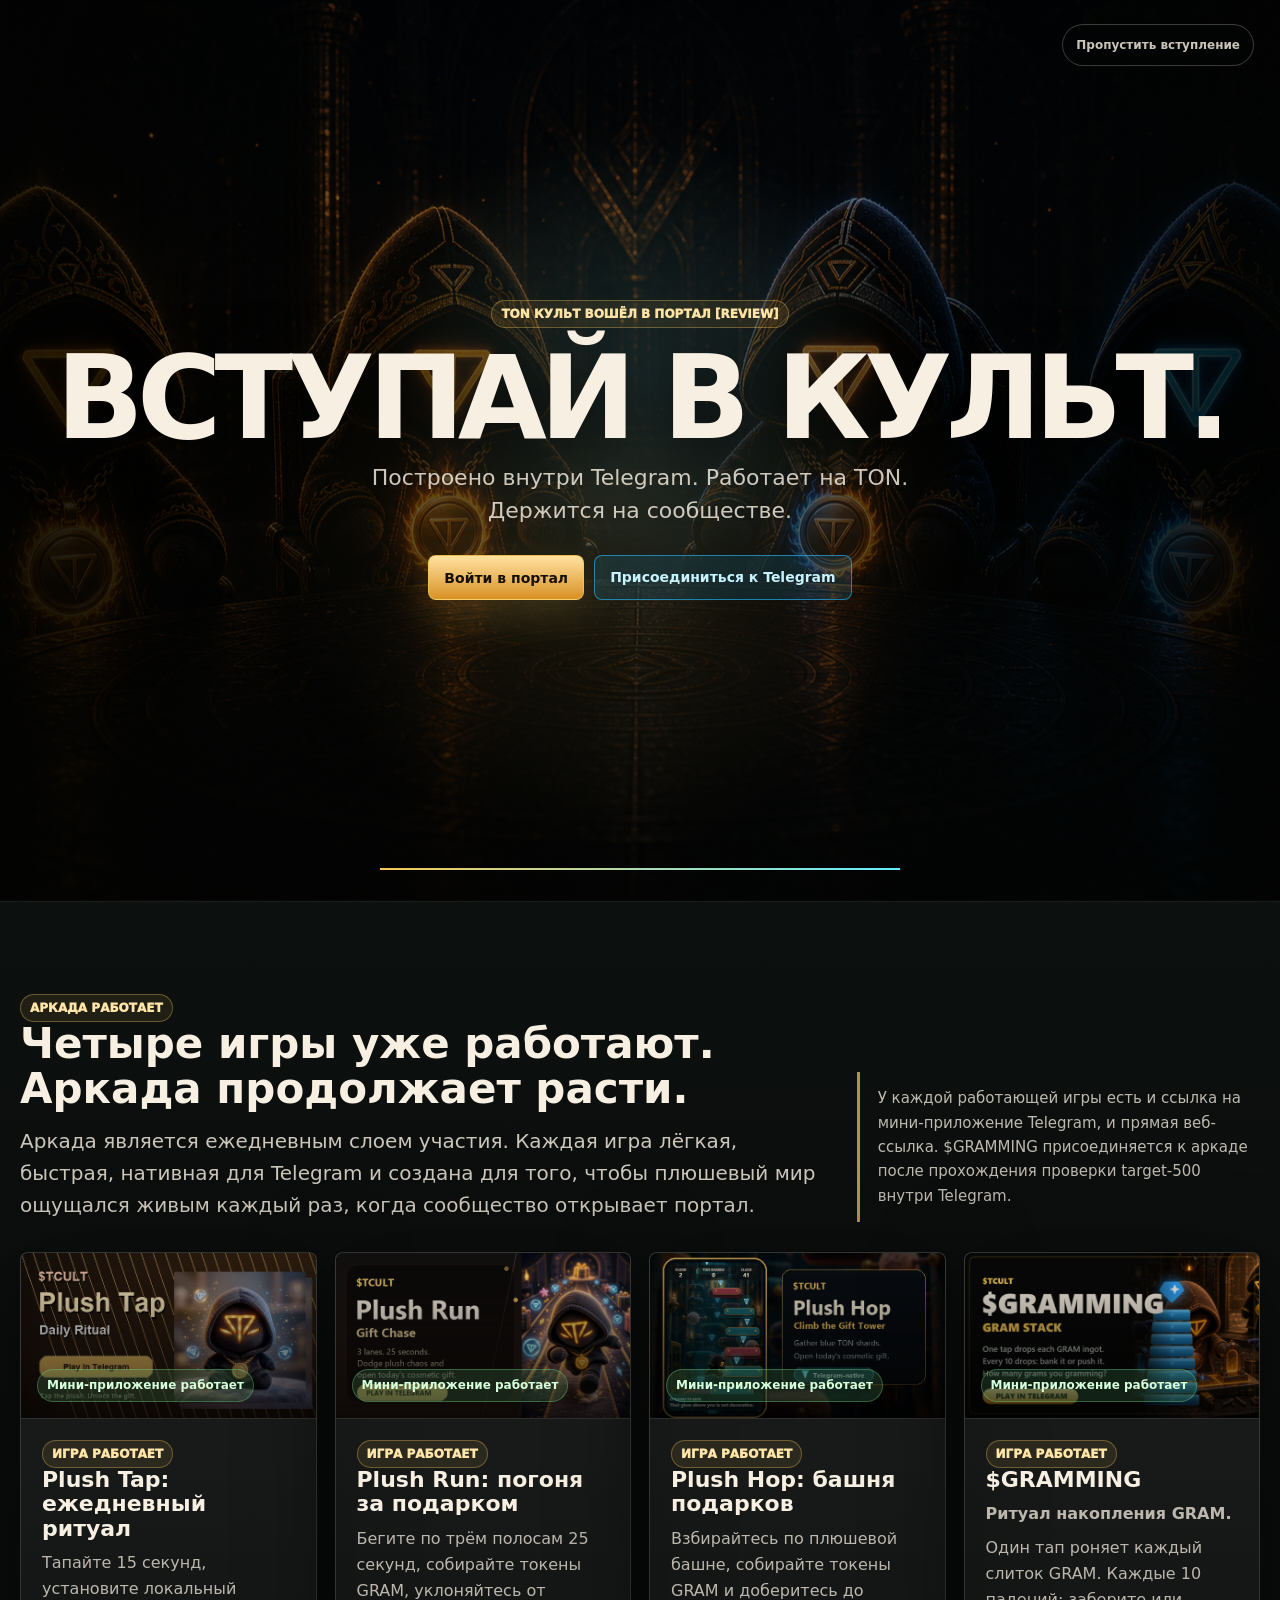
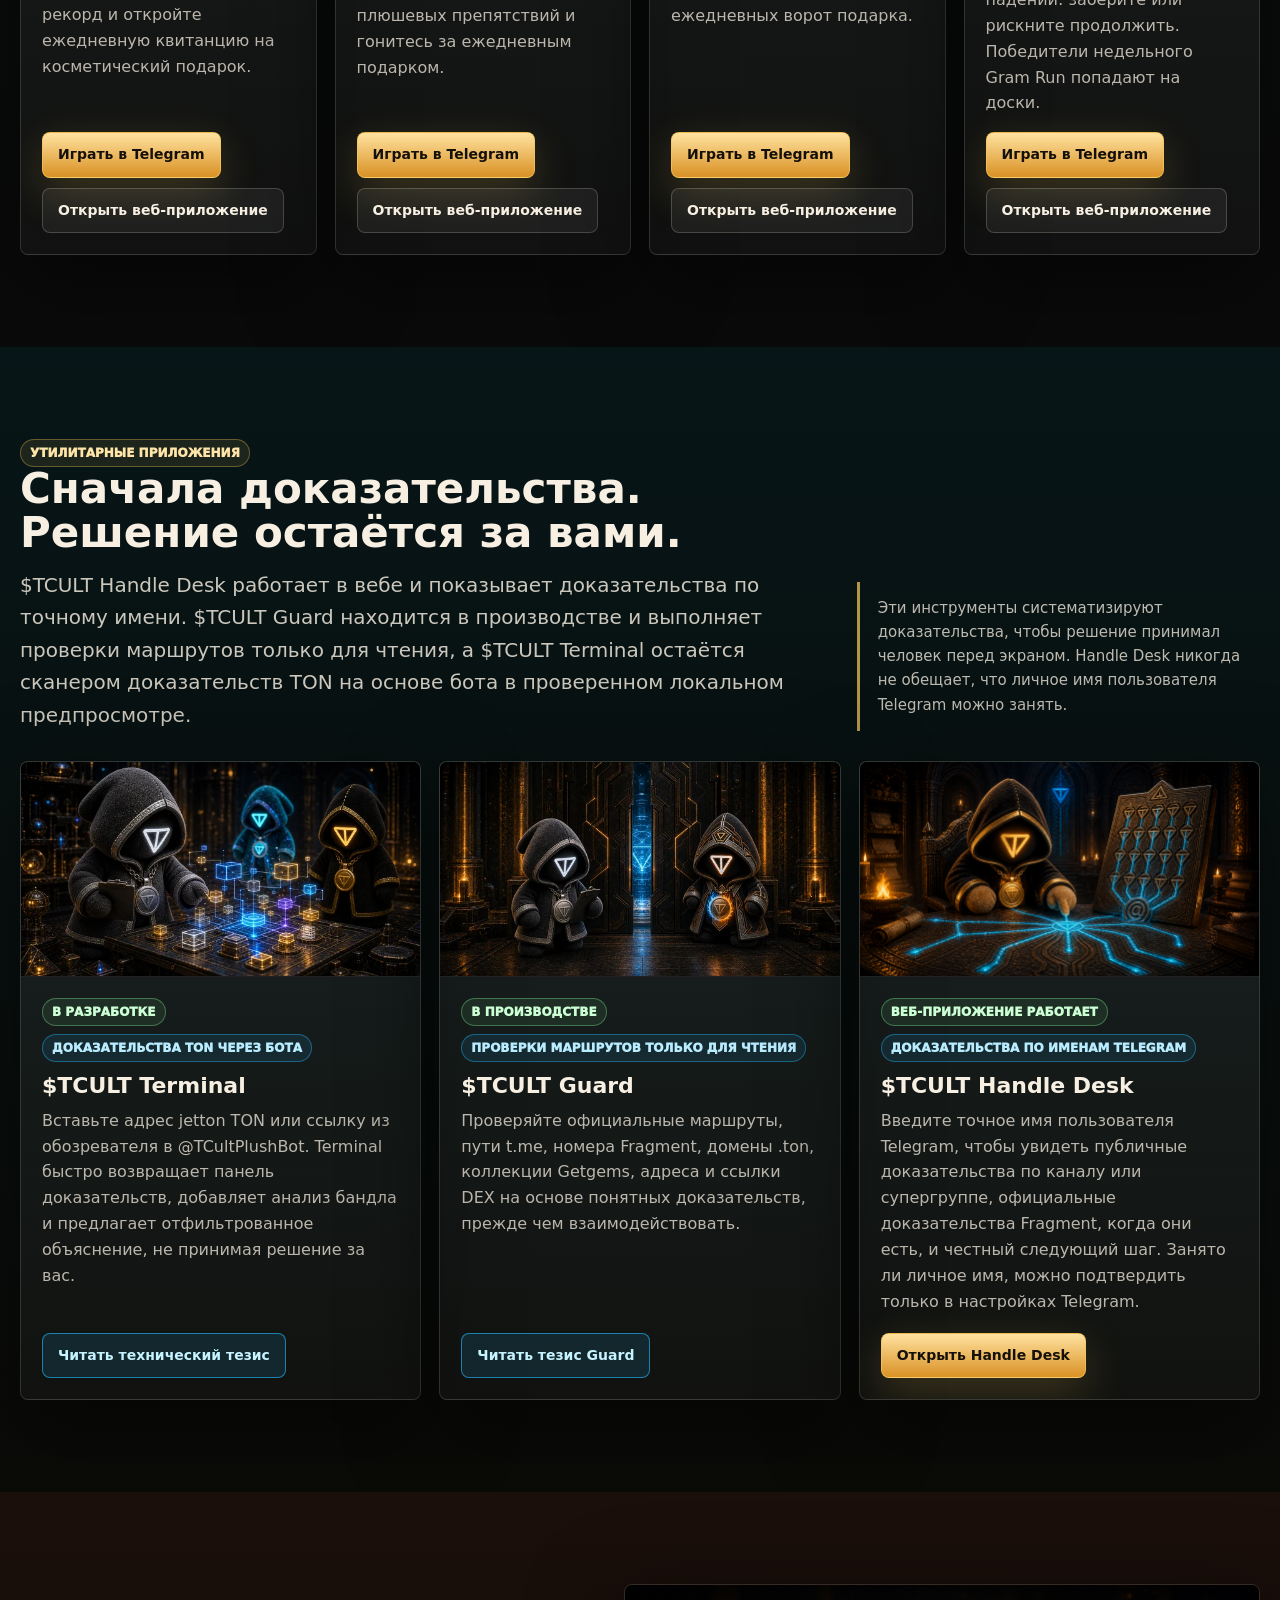
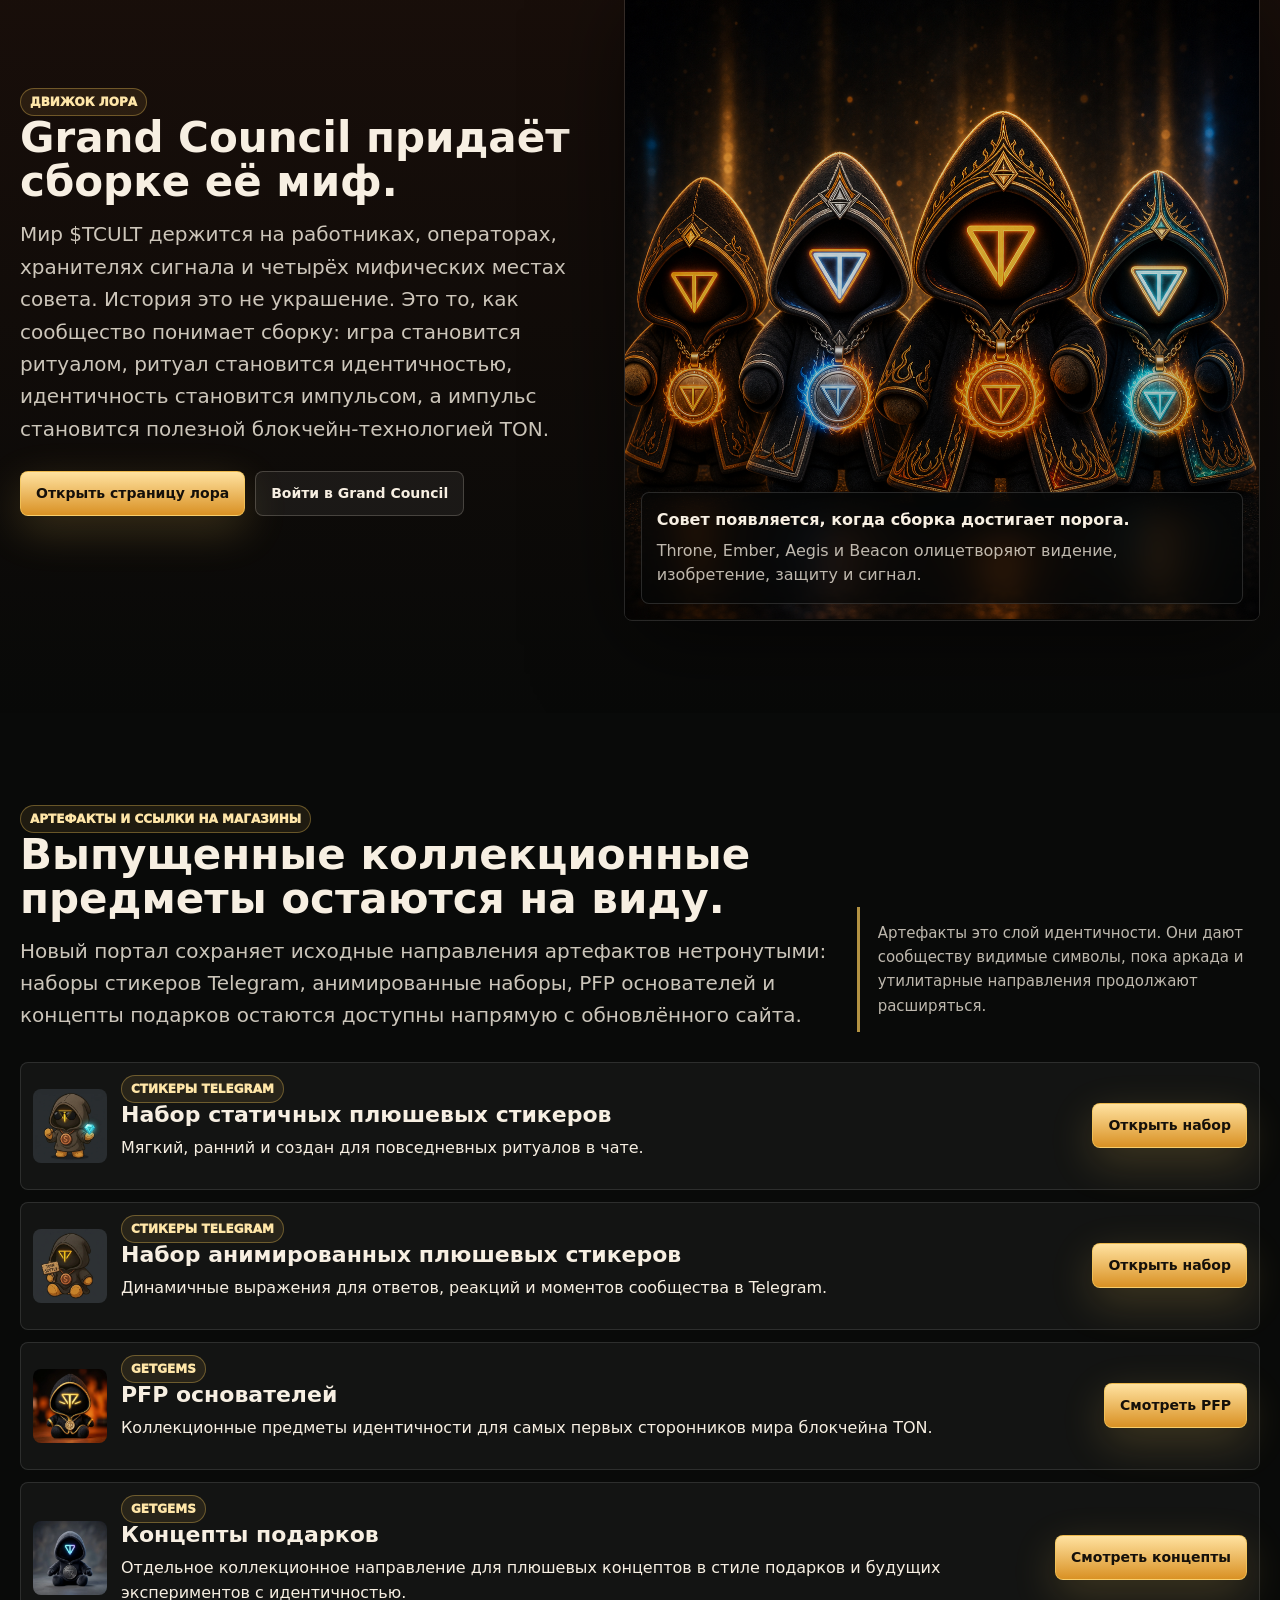
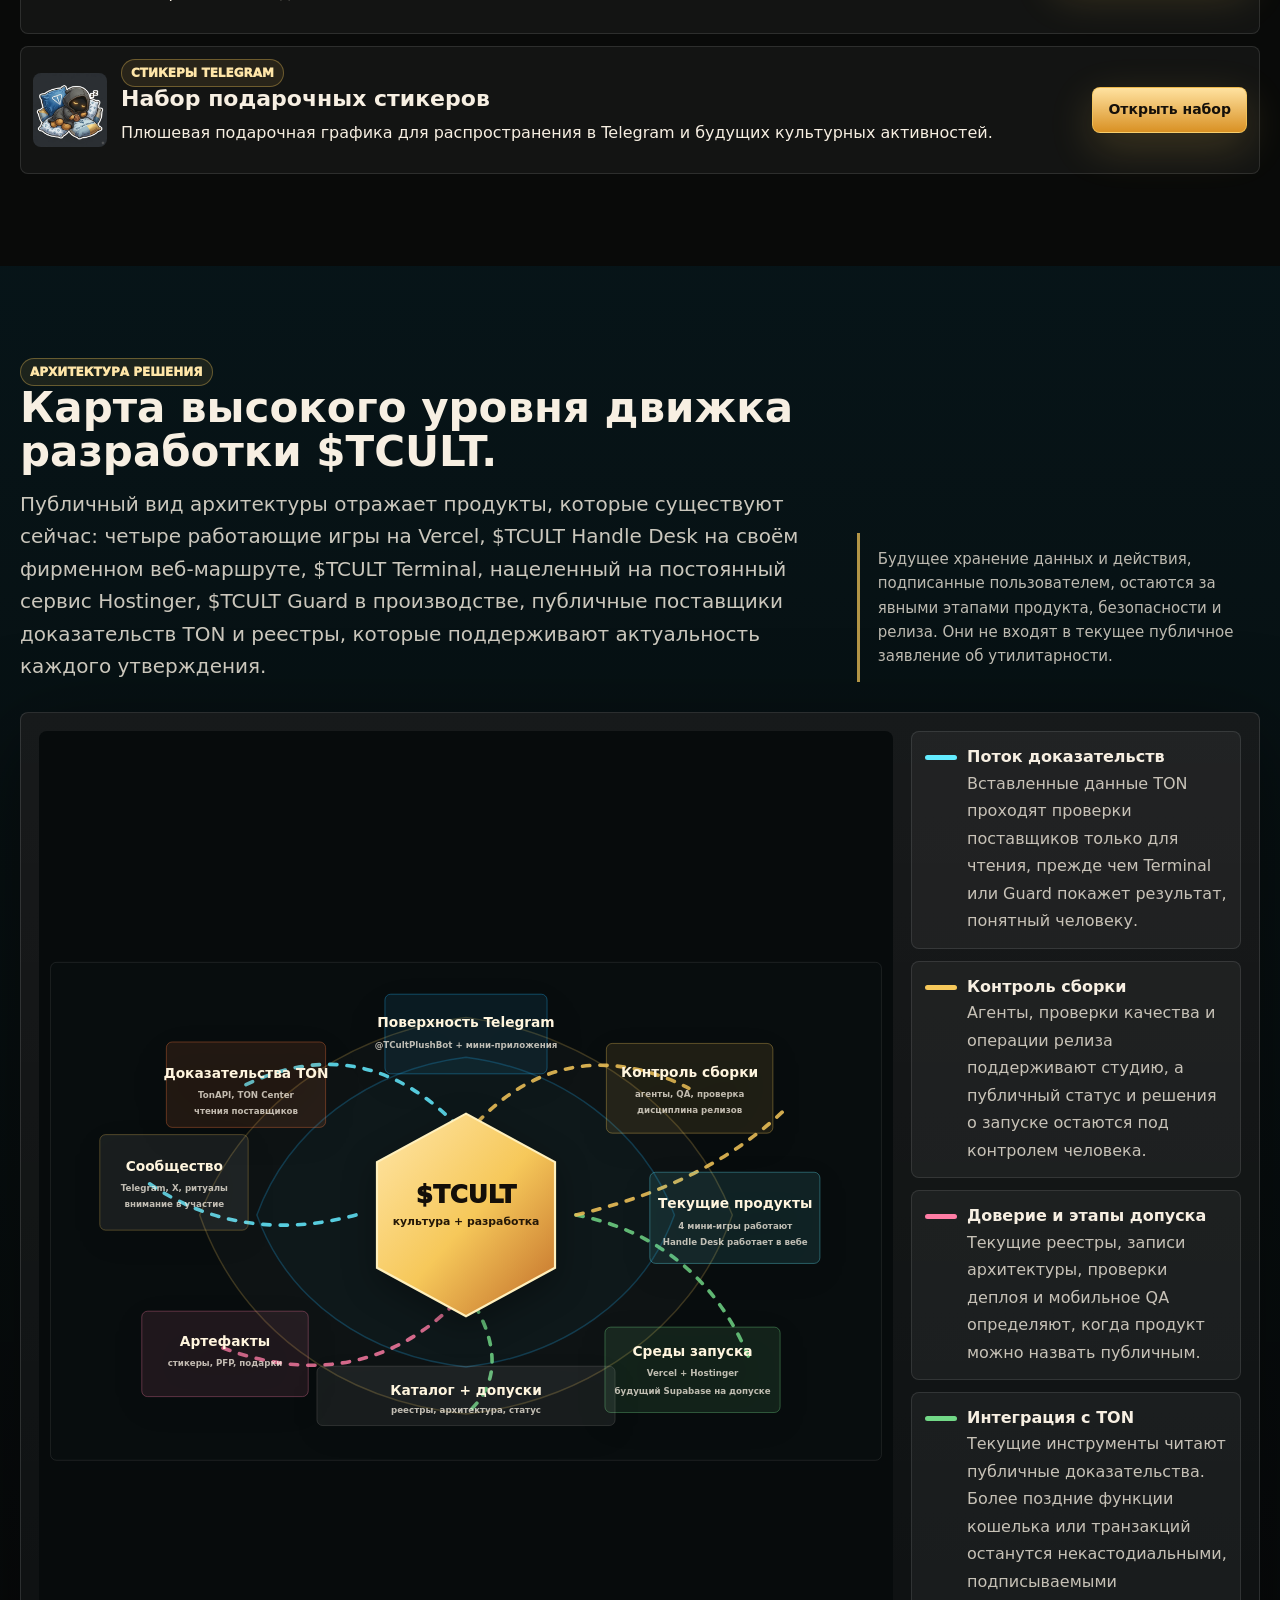
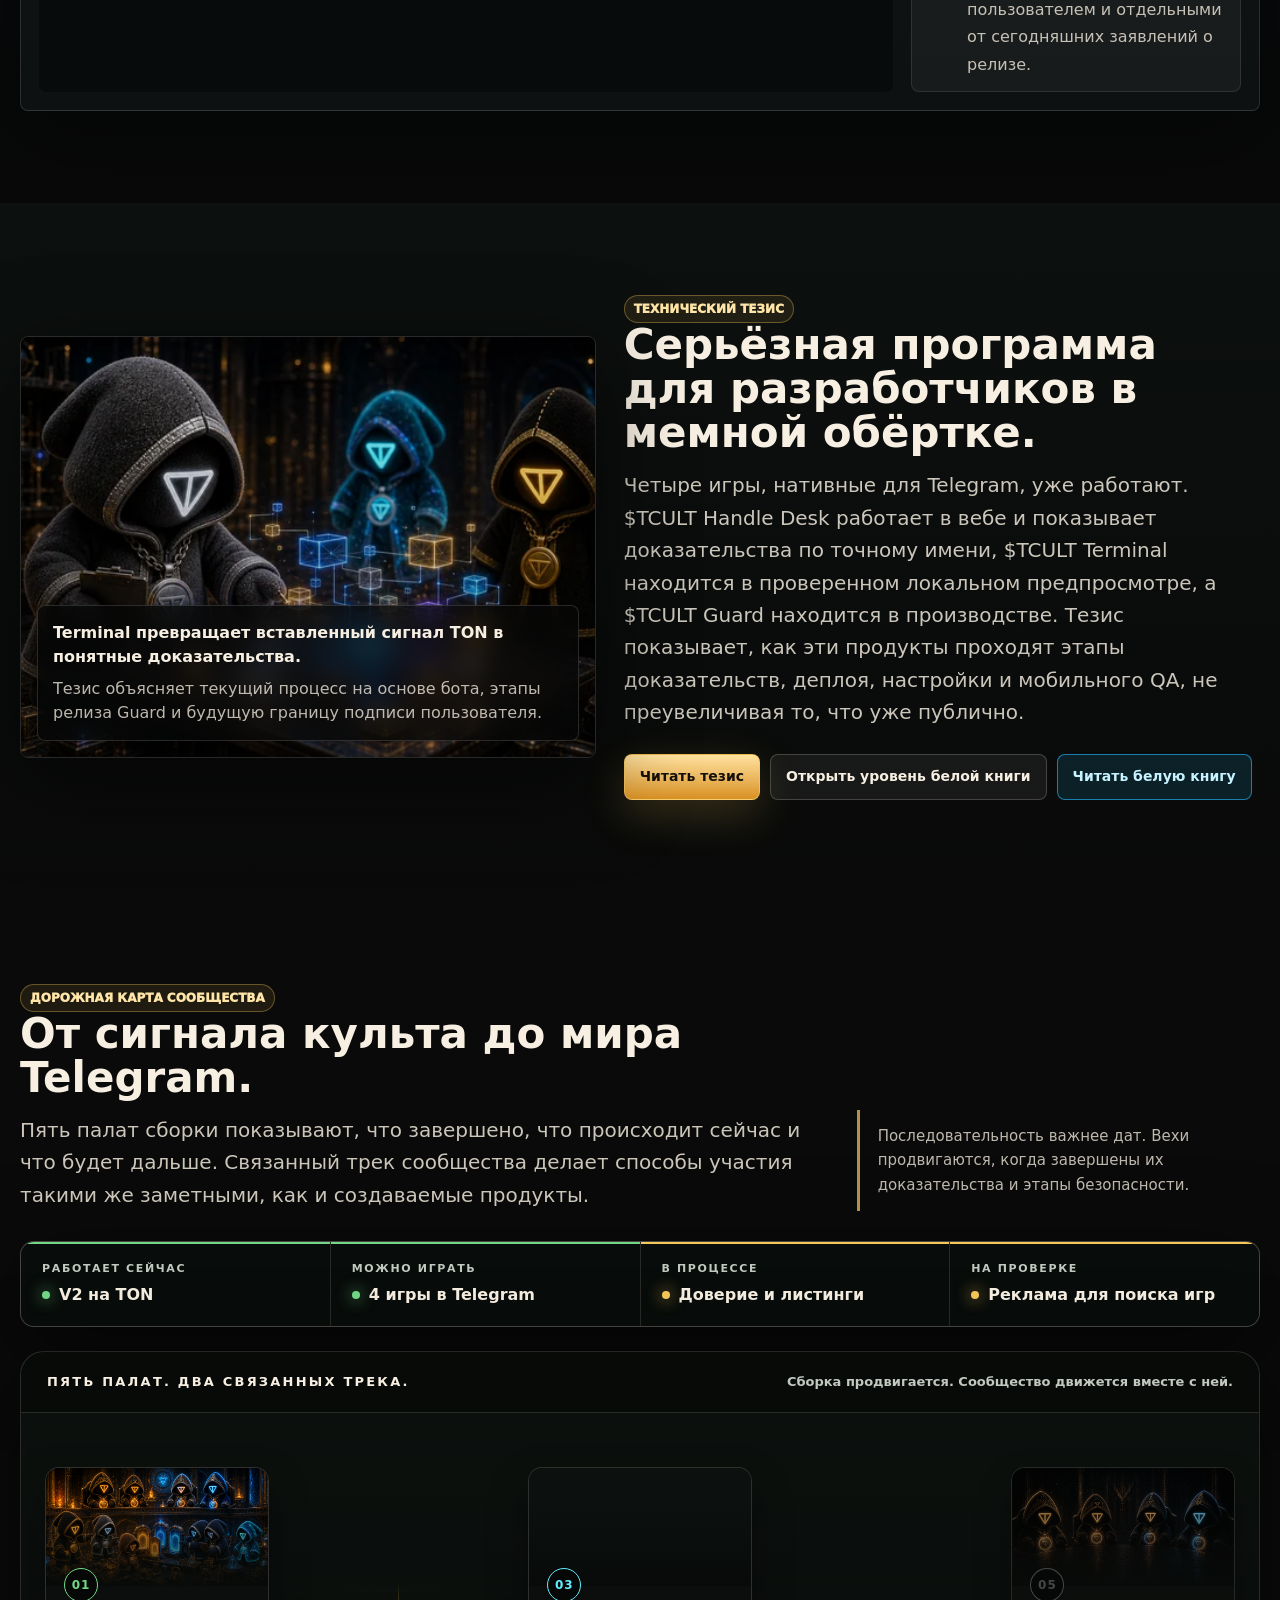
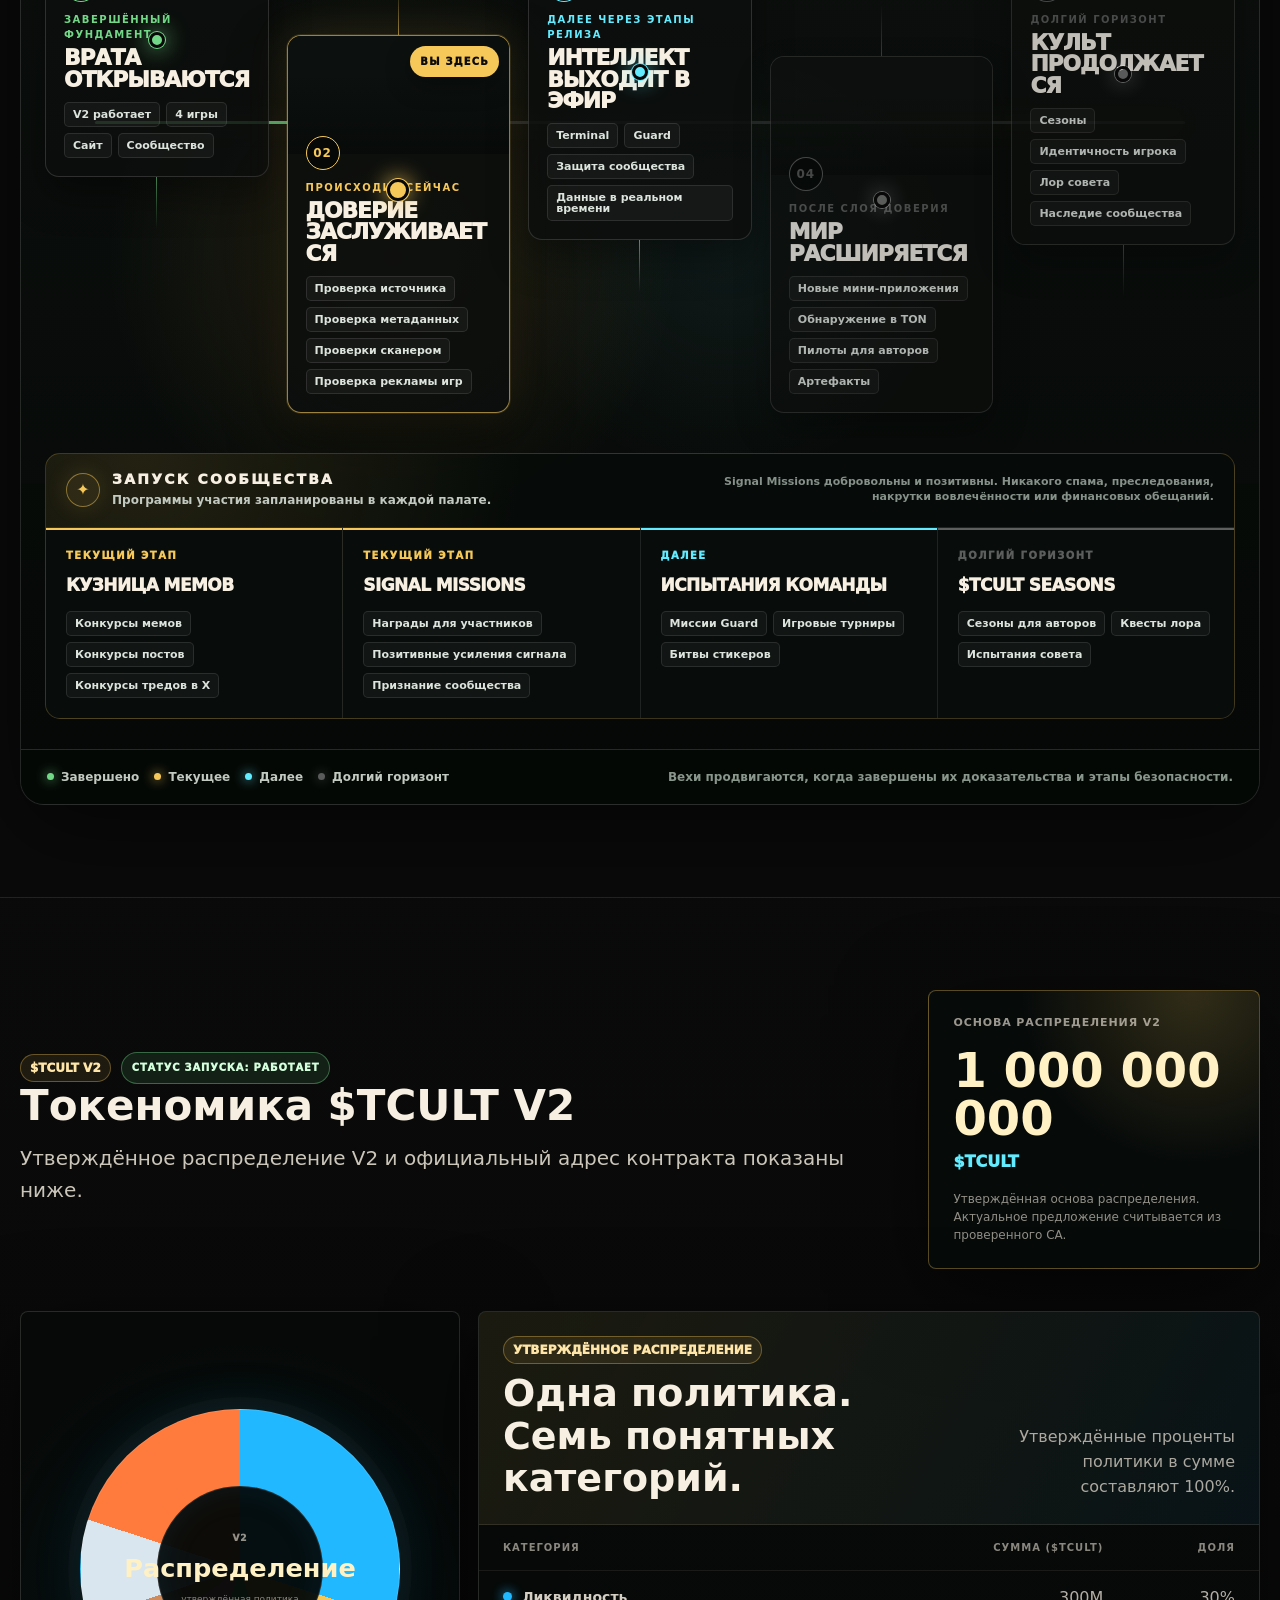
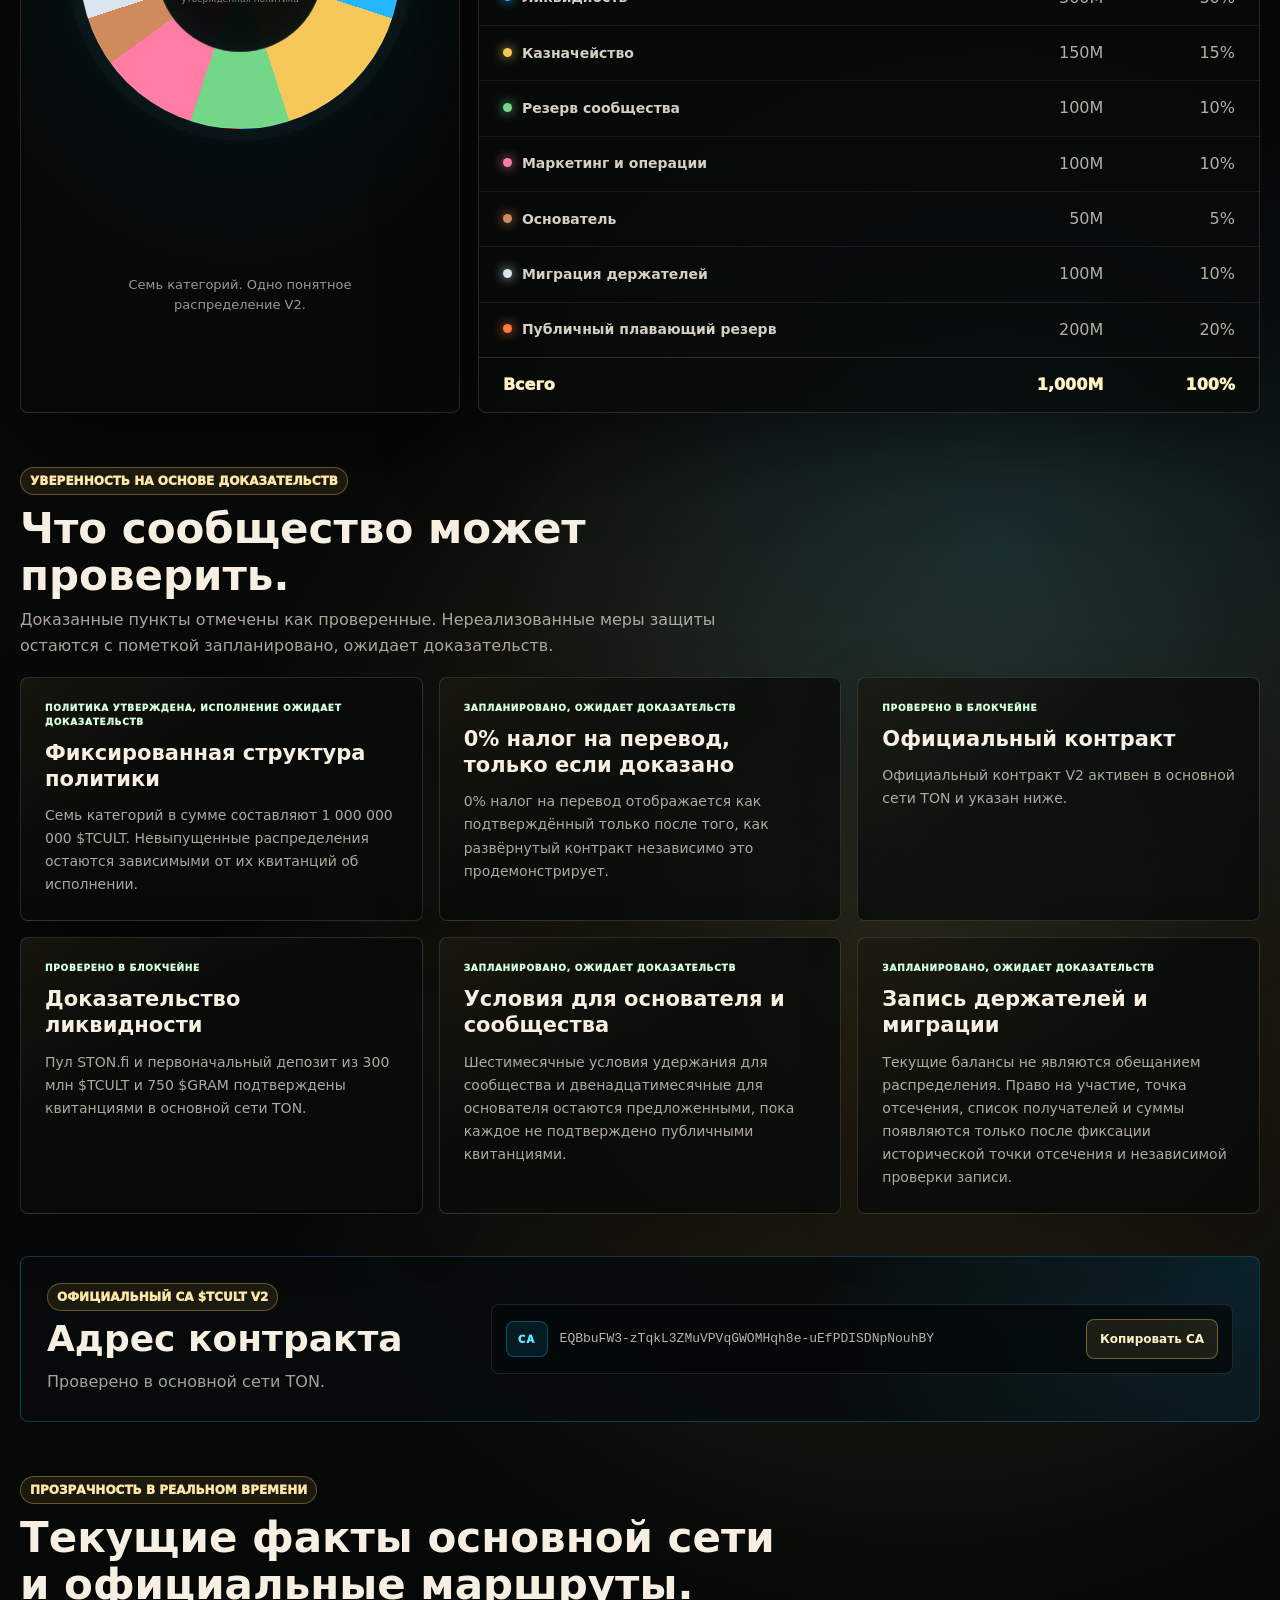
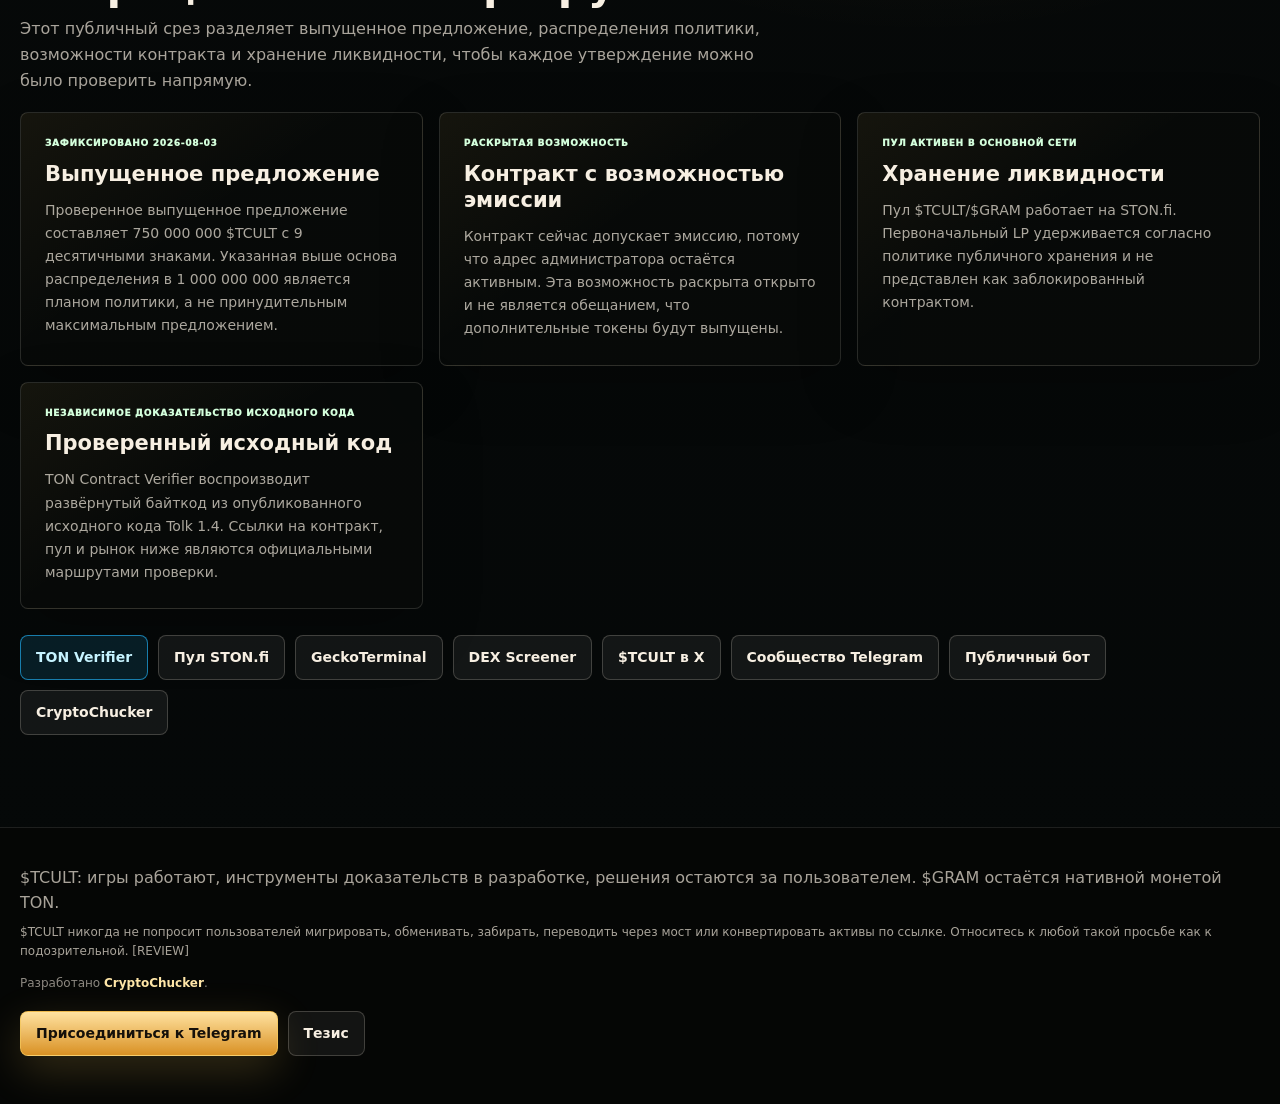
==== ru/index.html @ 8b881009 "Add the Russian lane, unlinked and noindex, behind RU_PUBLIC Ships the generated Russian pages for t" ====
<!doctype html>
<!-- community-roadmap-release: 2026-08-06 -->
<html lang="ru">
<head>
  <meta charset="utf-8">
  <meta name="viewport" content="width=device-width, initial-scale=1">
  <title data-i18n="meta.title">$TCULT: игры, Handle Desk и утилиты TON</title>
  <meta name="description" content="$TCULT является плюшевой культурой Telegram на TON. Сыграйте в четыре работающие мини-игры, проверьте точные имена Telegram через $TCULT Handle Desk и изучите текущую линию утилит TON только для чтения. $GRAM является нативной монетой TON." data-i18n-attr="content:meta.description">
  <meta name="theme-color" content="#070807">
  <link rel="canonical" href="https://www.tcult.site/ru/">
  <link rel="alternate" hreflang="en" href="https://www.tcult.site/">
  <link rel="alternate" hreflang="ru" href="https://www.tcult.site/ru/">
  <link rel="alternate" hreflang="x-default" href="https://www.tcult.site/">
  <meta property="og:site_name" content="$TCULT">
  <meta property="og:type" content="website">
  <meta property="og:url" content="https://www.tcult.site/ru/">
  <meta property="og:title" content="$TCULT: игры, Handle Desk и утилиты TON" data-i18n-attr="content:meta.ogTitle">
  <meta property="og:description" content="Четыре игры, нативные для Telegram, уже работают. $TCULT Handle Desk проверяет точные имена Telegram на основе честных доказательств, рядом с текущей линией утилит TON только для чтения." data-i18n-attr="content:meta.ogDescription">
  <meta property="og:image" content="https://www.tcult.site/assets/social/tcult-portal-preview-1200x630.png">
  <meta property="og:image:secure_url" content="https://www.tcult.site/assets/social/tcult-portal-preview-1200x630.png">
  <meta property="og:image:type" content="image/png">
  <meta property="og:image:width" content="1200">
  <meta property="og:image:height" content="630">
  <meta property="og:image:alt" content="$TCULT Портал с плюшевым Советом, архитектурой сигналов TON, играми, лором, артефактами и утилитами, нативными для Telegram." data-i18n-attr="content:meta.ogImageAlt">
  <meta name="twitter:card" content="summary_large_image">
  <meta name="twitter:site" content="@TCULTonTON">
  <meta name="twitter:creator" content="@CryptoChucker">
  <meta name="twitter:title" content="$TCULT: игры, Handle Desk и утилиты TON" data-i18n-attr="content:meta.twitterTitle">
  <meta name="twitter:description" content="Четыре игры, нативные для Telegram, уже работают. $TCULT Handle Desk проверяет точные имена Telegram на основе честных доказательств, рядом с текущей линией утилит TON только для чтения." data-i18n-attr="content:meta.twitterDescription">
  <meta name="twitter:image" content="https://www.tcult.site/assets/social/tcult-portal-preview-1200x630.png">
  <meta name="twitter:image:alt" content="$TCULT Портал с плюшевым Советом, архитектурой сигналов TON, играми, лором, артефактами и утилитами, нативными для Telegram." data-i18n-attr="content:meta.twitterImageAlt">
  <link rel="icon" type="image/png" sizes="64x64" href="../assets/optimized/favicon-64.png">
  <link rel="apple-touch-icon" href="../assets/optimized/favicon-256.png">
  <link rel="stylesheet" href="../styles.css?v=20260816-1">
  <meta name="robots" content="noindex">
</head>
<body>
  <a class="skip-link" href="#main" data-i18n="nav.skipLink">Перейти к содержимому</a>

  <div class="cinematic-entry" data-cinematic-entry role="dialog" aria-modal="true" aria-label="Кинематографичный вход $TCULT" data-i18n-attr="aria-label:cinematic.entryAriaLabel">
    <div class="cinematic-entry-media" aria-hidden="true">
      <video src="../assets/videos/council-reveal-stinger.mp4" autoplay muted loop playsinline preload="auto" poster="../assets/posters/public/council-reveal-stinger.png" data-entry-video></video>
    </div>
    <div class="cinematic-entry-shade" aria-hidden="true"></div>
    <div class="cinematic-entry-rail" aria-hidden="true"><span></span></div>
    <button class="cinematic-skip" type="button" data-enter-cinematic data-i18n="cinematic.skipEntrance">Пропустить вступление</button>
    <div class="cinematic-chapters" aria-hidden="true">
      <div class="cinematic-chapter" style="--entry-delay: 0.55s" data-i18n="cinematic.chapter1"><span>Культура</span> <strong>это интерфейс.</strong></div>
      <div class="cinematic-chapter" style="--entry-delay: 3.55s" data-i18n="cinematic.chapter2"><span>TON</span> <strong>это магистраль.</strong></div>
      <div class="cinematic-chapter" style="--entry-delay: 6.55s" data-i18n="cinematic.chapter3"><span>Telegram</span> <strong>это двигатель.</strong></div>
      <div class="cinematic-chapter" style="--entry-delay: 9.55s" data-i18n="cinematic.chapter4"><span>$TCULT</span> <strong>это движение.</strong></div>
    </div>
    <div class="cinematic-final">
      <span class="eyebrow" data-i18n="cinematic.finalEyebrow">TON КУЛЬТ вошёл в портал [REVIEW]</span>
      <h2 data-i18n="cinematic.finalHeading">Вступай в культ.</h2>
      <p data-i18n="cinematic.finalLead">Построено внутри Telegram. Работает на TON. Держится на сообществе.</p>
      <div class="cinematic-final-actions">
        <button class="btn primary" type="button" data-enter-cinematic data-i18n="cinematic.enterPortal">Войти в портал</button>
        <a class="btn ton" href="https://t.me/TCULT_GROUP" target="_blank" rel="noopener" data-i18n="cinematic.joinTelegram">Присоединиться к Telegram</a>
      </div>
    </div>
  </div>
  <noscript><style>.cinematic-entry { display: none; }</style></noscript>

  <header class="topbar">
    <div class="topbar-inner">
      <a class="brand" href="index.html" aria-label="$TCULT Портал, главная страница" data-i18n-attr="aria-label:nav.brandAriaLabel">
        <span class="mark" aria-hidden="true"></span>
        <span data-i18n="nav.brandText">$TCULT Портал</span>
      </a>
      <nav class="nav" aria-label="Навигация по сайту $TCULT" data-i18n-attr="aria-label:nav.navAriaLabel">
        <a class="active" href="index.html" data-i18n="nav.portal">Портал</a>
        <a href="lore.html" data-i18n="nav.lore">Лор</a>
        <a href="thesis.html" data-i18n="nav.thesis">Тезис</a>
        <a href="whitepaper/TCULT_TON_BLOCKCHAIN_UTILITY_WHITE_PAPER.html" data-i18n="nav.whitepaper">Белая книга</a>
        <a href="#utilities" data-i18n="nav.utilities">Утилиты</a>
        <a href="#arcade" data-i18n="nav.arcade">Аркада</a>
        <a href="#artifacts" data-i18n="nav.artifacts">Артефакты</a>
        <a href="#architecture" data-i18n="nav.architecture">Архитектура</a>
        <a href="#token" data-i18n="nav.token">Токен</a>
        <a class="nav-cta" href="https://t.me/TCULT_GROUP" target="_blank" rel="noopener" data-i18n="nav.telegramCta">Telegram</a>
      </nav>
      <span class="tcult-locale-toggle" hidden data-locale-toggle>
        <a class="tcult-locale-toggle-link" href="/" data-i18n-link="" data-i18n="nav.localeEn" aria-current="false" data-i18n-attr="aria-current:nav.enLinkCurrent">EN</a>
        <a class="tcult-locale-toggle-link" href="/ru/" data-i18n-link="ru/" data-i18n="nav.localeRu" data-i18n-attr="aria-current:nav.ruLinkCurrent" aria-current="page">RU</a>
      </span>
    </div>
  </header>

  <main id="main">
    <section class="hero">
      <div class="hero-media">
        <video src="../assets/videos/council-reveal-stinger.mp4" muted loop playsinline preload="metadata" poster="../assets/lineups/mythic-circle-lineup.png" data-motion-background aria-hidden="true"></video>
      </div>
      <div class="shell">
        <div class="hero-copy">
          <div class="hero-kicker-row">
            <span class="eyebrow" data-i18n="hero.eyebrow">$TCULT означает TON КУЛЬТ [REVIEW]</span>
            <span class="tag ton" data-i18n="hero.tagTelegramNative">Нативно для Telegram</span>
            <span class="tag green" data-i18n="hero.tagBuiltOnTon">На базе TON</span>
          </div>
          <h1 data-i18n="hero.title">Вступай в культ. Строй то, чем Telegram станет дальше.</h1>
          <p class="lead" data-i18n="hero.lead">$TCULT означает TELEGRAM КУЛЬТ [REVIEW]: сообщество, нативное для Telegram, которое превращает лор, игры, артефакты и энергию разработчиков в самое сильное движение на $GRAM.</p>
          <div class="manifesto-row" aria-label="Опоры движения $TCULT" data-i18n-attr="aria-label:hero.manifestoAriaLabel">
            <span data-i18n="hero.pillarCulture"><strong>Культура</strong> это интерфейс</span>
            <span data-i18n="hero.pillarTon"><strong>TON</strong> это магистраль [REVIEW]</span>
            <span data-i18n="hero.pillarTelegram"><strong>Telegram</strong> это двигатель</span>
          </div>
          <div class="actions">
            <a class="btn primary" href="https://t.me/TCULT_GROUP" target="_blank" rel="noopener" data-i18n="hero.joinCult">Вступить в культ</a>
            <a class="btn ton" href="#arcade" data-i18n="hero.enterPortal">Войти в портал</a>
            <button class="btn" type="button" data-replay-cinematic data-i18n="hero.replayEntrance">Повторить вступление</button>
          </div>
          <button class="hero-ca-slot" type="button" data-copy-ca="EQBbuFW3-zTqkL3ZMuVPVqGWOMHqh8e-uEfPDISDNpNouhBY" aria-label="Скопировать адрес контракта $TCULT V2" data-i18n-attr="aria-label:hero.copyCaAriaLabel">
            <span data-i18n="hero.caLabel">CA</span>
            <code>EQBbuFW3-zTqkL3ZMuVPVqGWOMHqh8e-uEfPDISDNpNouhBY</code>
            <span class="hero-ca-action" data-copy-label aria-live="polite" data-i18n="hero.copyLabel">Копировать</span>
          </button>
        </div>
      </div>
    </section>

    <section class="section alt" id="arcade">
      <div class="shell">
        <div class="section-head">
          <div>
            <span class="eyebrow" data-i18n="arcade.eyebrow">Аркада работает</span>
            <h2 data-i18n="arcade.heading">Четыре игры уже работают. Аркада продолжает расти.</h2>
            <p class="lead" data-i18n="arcade.lead">Аркада является ежедневным слоем участия. Каждая игра лёгкая, быстрая, нативная для Telegram и создана для того, чтобы плюшевый мир ощущался живым каждый раз, когда сообщество открывает портал.</p>
          </div>
          <div class="note" data-i18n="arcade.note">У каждой работающей игры есть и ссылка на мини-приложение Telegram, и прямая веб-ссылка. $GRAMMING присоединяется к аркаде после прохождения проверки target-500 внутри Telegram.</div>
        </div>

        <div class="grid four">
          <article class="card game-card">
            <div class="game-window tap"><span class="status-pill" data-i18n="arcade.liveMiniAppPill">Мини-приложение работает</span></div>
            <div class="card-body">
              <span class="tag" data-i18n="arcade.liveGameTag">Игра работает</span>
              <h3 data-i18n="arcade.tap.title">Plush Tap: ежедневный ритуал</h3>
              <p data-i18n="arcade.tap.description">Тапайте 15 секунд, установите локальный рекорд и откройте ежедневную квитанцию на косметический подарок.</p>
              <div class="actions">
                <a class="btn primary" href="https://t.me/TCultPlushBot/plushtap" data-tg-app="plushtap" target="_blank" rel="noopener" data-i18n="arcade.playInTelegram">Играть в Telegram</a>
                <a class="btn" href="https://client-cryptochucker-tcult-plush-ta.vercel.app/" target="_blank" rel="noopener" data-i18n="arcade.openWebApp">Открыть веб-приложение</a>
              </div>
            </div>
          </article>

          <article class="card game-card">
            <div class="game-window run"><span class="status-pill" data-i18n="arcade.liveMiniAppPill">Мини-приложение работает</span></div>
            <div class="card-body">
              <span class="tag" data-i18n="arcade.liveGameTag">Игра работает</span>
              <h3 data-i18n="arcade.run.title">Plush Run: погоня за подарком</h3>
              <p data-i18n="arcade.run.description">Бегите по трём полосам 25 секунд, собирайте токены GRAM, уклоняйтесь от плюшевых препятствий и гонитесь за ежедневным подарком.</p>
              <div class="actions">
                <a class="btn primary" href="https://t.me/TCultPlushBot/plushrun" data-tg-app="plushrun" target="_blank" rel="noopener" data-i18n="arcade.playInTelegram">Играть в Telegram</a>
                <a class="btn" href="https://plush-run.vercel.app/" target="_blank" rel="noopener" data-i18n="arcade.openWebApp">Открыть веб-приложение</a>
              </div>
            </div>
          </article>

          <article class="card game-card">
            <div class="game-window hop"><span class="status-pill" data-i18n="arcade.liveMiniAppPill">Мини-приложение работает</span></div>
            <div class="card-body">
              <span class="tag" data-i18n="arcade.liveGameTag">Игра работает</span>
              <h3 data-i18n="arcade.hop.title">Plush Hop: башня подарков</h3>
              <p data-i18n="arcade.hop.description">Взбирайтесь по плюшевой башне, собирайте токены GRAM и доберитесь до ежедневных ворот подарка.</p>
              <div class="actions">
                <a class="btn primary" href="https://t.me/TCultPlushBot/plushhop" data-tg-app="plushhop" target="_blank" rel="noopener" data-i18n="arcade.playInTelegram">Играть в Telegram</a>
                <a class="btn" href="https://plush-hop.vercel.app/" target="_blank" rel="noopener" data-i18n="arcade.openWebApp">Открыть веб-приложение</a>
              </div>
            </div>
          </article>

          <article class="card game-card">
            <div class="game-window gramming"><span class="status-pill" data-i18n="arcade.liveMiniAppPill">Мини-приложение работает</span></div>
            <div class="card-body">
              <span class="tag" data-i18n="arcade.liveGameTag">Игра работает</span>
              <h3 data-i18n="arcade.gramming.title">$GRAMMING</h3>
              <p class="game-tagline" data-i18n="arcade.gramming.tagline">Ритуал накопления GRAM.</p>
              <p data-i18n="arcade.gramming.description">Один тап роняет каждый слиток GRAM. Каждые 10 падений: заберите или рискните продолжить. Победители недельного Gram Run попадают на доски.</p>
              <div class="actions">
                <a class="btn primary" href="https://t.me/TCultPlushBot/gramming" data-tg-app="gramming" target="_blank" rel="noopener" data-i18n="arcade.playInTelegram">Играть в Telegram</a>
                <a class="btn" href="https://gramming.vercel.app/" target="_blank" rel="noopener" data-i18n="arcade.openWebApp">Открыть веб-приложение</a>
              </div>
            </div>
          </article>
        </div>
      </div>
    </section>

    <section class="section utility-band" id="utilities">
      <div class="shell">
        <div class="section-head">
          <div>
            <span class="eyebrow" data-i18n="utilities.eyebrow">Утилитарные приложения</span>
            <h2 data-i18n="utilities.heading">Сначала доказательства. Решение остаётся за вами.</h2>
            <p class="lead" data-i18n="utilities.lead">$TCULT Handle Desk работает в вебе и показывает доказательства по точному имени. $TCULT Guard находится в производстве и выполняет проверки маршрутов только для чтения, а $TCULT Terminal остаётся сканером доказательств TON на основе бота в проверенном локальном предпросмотре.</p>
          </div>
          <div class="note" data-i18n="utilities.note">Эти инструменты систематизируют доказательства, чтобы решение принимал человек перед экраном. Handle Desk никогда не обещает, что личное имя пользователя Telegram можно занять.</div>
        </div>

        <div class="grid three utility-grid">
          <article class="card game-card utility-card">
            <div class="game-window utility-window has-art">
              <img class="utility-art" src="../assets/utility/tcult-terminal-ledger-architecture-640x360.webp" alt="$TCULT Terminal: Cipher направляет сигнал TON, пока Ledger проверяет карточку доказательств." data-i18n-attr="alt:utilities.terminal.artAlt">
            </div>
            <div class="card-body">
              <div class="status-row">
                <span class="tag green" data-i18n="utilities.terminal.statusTag">В разработке</span>
                <span class="tag ton" data-i18n="utilities.terminal.categoryTag">Доказательства TON через бота</span>
              </div>
              <h3 data-i18n="utilities.terminal.title">$TCULT Terminal</h3>
              <p data-i18n="utilities.terminal.description">Вставьте адрес jetton TON или ссылку из обозревателя в @TCultPlushBot. Terminal быстро возвращает панель доказательств, добавляет анализ бандла и предлагает отфильтрованное объяснение, не принимая решение за вас.</p>
              <div class="actions">
                <a class="btn ton" href="whitepaper/TCULT_TON_BLOCKCHAIN_UTILITY_WHITE_PAPER.html#tcult-terminal" data-i18n="utilities.terminal.readThesis">Читать технический тезис</a>
              </div>
            </div>
          </article>

          <article class="card game-card utility-card">
            <div class="game-window utility-window has-art">
              <img class="utility-art" src="../assets/utility/tcult-guard-route-gate-640x360.webp" alt="$TCULT Guard: Ledger и Aegis проверяют светящиеся ворота маршрута TON перед тем, как пользователь продолжит." data-i18n-attr="alt:utilities.guard.artAlt">
            </div>
            <div class="card-body">
              <div class="status-row">
                <span class="tag green" data-i18n="utilities.guard.statusTag">В производстве</span>
                <span class="tag ton" data-i18n="utilities.guard.categoryTag">Проверки маршрутов только для чтения</span>
              </div>
              <h3 data-i18n="utilities.guard.title">$TCULT Guard</h3>
              <p data-i18n="utilities.guard.description">Проверяйте официальные маршруты, пути t.me, номера Fragment, домены .ton, коллекции Getgems, адреса и ссылки DEX на основе понятных доказательств, прежде чем взаимодействовать.</p>
              <div class="actions">
                <a class="btn ton" href="whitepaper/TCULT_TON_BLOCKCHAIN_UTILITY_WHITE_PAPER.html#tcult-guard" data-i18n="utilities.guard.readGuardThesis">Читать тезис Guard</a>
              </div>
            </div>
          </article>

          <article class="card game-card utility-card">
            <div class="game-window utility-window has-art">
              <img class="utility-art" src="../assets/utility/tcult-handle-desk-1600x900.png" alt="Cipher, плюшевый $TCULT в капюшоне с золотой меткой, прокладывает голубые кристальные линии по резному столу храмового совета к доске с глифами имён Telegram." loading="lazy" decoding="async" data-i18n-attr="alt:utilities.handleDesk.artAlt">
            </div>
            <div class="card-body">
              <div class="status-row">
                <span class="tag green" data-i18n="utilities.handleDesk.statusTag">Веб-приложение работает</span>
                <span class="tag ton" data-i18n="utilities.handleDesk.categoryTag">Доказательства по именам Telegram</span>
              </div>
              <h3 data-i18n="utilities.handleDesk.title">$TCULT Handle Desk</h3>
              <p data-i18n="utilities.handleDesk.description">Введите точное имя пользователя Telegram, чтобы увидеть публичные доказательства по каналу или супергруппе, официальные доказательства Fragment, когда они есть, и честный следующий шаг. Занято ли личное имя, можно подтвердить только в настройках Telegram.</p>
              <div class="actions">
                <a class="btn primary" href="https://handles.tcult.site/" target="_blank" rel="noopener" data-i18n="utilities.handleDesk.open">Открыть Handle Desk</a>
              </div>
            </div>
          </article>

        </div>
      </div>
    </section>

    <section class="section ember-band" id="lore-preview">
      <div class="shell">
        <div class="split">
          <div>
            <span class="eyebrow" data-i18n="lore.eyebrow">Движок лора</span>
            <h2 data-i18n="lore.heading">Grand Council придаёт сборке её миф.</h2>
            <p class="lead" data-i18n="lore.lead">Мир $TCULT держится на работниках, операторах, хранителях сигнала и четырёх мифических местах совета. История это не украшение. Это то, как сообщество понимает сборку: игра становится ритуалом, ритуал становится идентичностью, идентичность становится импульсом, а импульс становится полезной блокчейн-технологией TON.</p>
            <div class="actions">
              <a class="btn primary" href="lore.html" data-i18n="lore.openLorePage">Открыть страницу лора</a>
              <a class="btn" href="lore.html#council" data-i18n="lore.enterCouncil">Войти в Grand Council</a>
            </div>
          </div>
          <div class="media-frame">
            <video src="../assets/videos/council-reveal-stinger.mp4" autoplay muted loop playsinline poster="../assets/lineups/mythic-circle-lineup.png"></video>
            <div class="overlay-caption">
              <strong data-i18n="lore.overlayHeading">Совет появляется, когда сборка достигает порога.</strong>
              <p data-i18n="lore.overlayText">Throne, Ember, Aegis и Beacon олицетворяют видение, изобретение, защиту и сигнал.</p>
            </div>
          </div>
        </div>
      </div>
    </section>

    <section class="section" id="artifacts">
      <div class="shell">
        <div class="section-head">
          <div>
            <span class="eyebrow" data-i18n="artifacts.eyebrow">Артефакты и ссылки на магазины</span>
            <h2 data-i18n="artifacts.heading">Выпущенные коллекционные предметы остаются на виду.</h2>
            <p class="lead" data-i18n="artifacts.lead">Новый портал сохраняет исходные направления артефактов нетронутыми: наборы стикеров Telegram, анимированные наборы, PFP основателей и концепты подарков остаются доступны напрямую с обновлённого сайта.</p>
          </div>
          <div class="note" data-i18n="artifacts.note">Артефакты это слой идентичности. Они дают сообществу видимые символы, пока аркада и утилитарные направления продолжают расширяться.</div>
        </div>

        <div class="artifact-list" aria-label="Ссылки на артефакты и магазины $TCULT" data-i18n-attr="aria-label:artifacts.listAriaLabel">
          <article class="artifact-row">
            <img src="../assets/optimized/sticker-soft-but-early.webp" alt="Превью статичного стикера $TCULT" data-i18n-attr="alt:artifacts.staticSticker.imgAlt">
            <div>
              <span class="tag" data-i18n="artifacts.telegramStickersTag">Стикеры Telegram</span>
              <h3 data-i18n="artifacts.staticSticker.title">Набор статичных плюшевых стикеров</h3>
              <p data-i18n="artifacts.staticSticker.description">Мягкий, ранний и создан для повседневных ритуалов в чате.</p>
            </div>
            <a class="btn primary" href="https://t.me/addstickers/tcult_plush_static_001_by_TCultPlushBot" target="_blank" rel="noopener" data-i18n="artifacts.openPack">Открыть набор</a>
          </article>

          <article class="artifact-row">
            <img src="../assets/optimized/sticker-join-softly.webp" alt="Превью анимированного стикера $TCULT" data-i18n-attr="alt:artifacts.animatedSticker.imgAlt">
            <div>
              <span class="tag" data-i18n="artifacts.telegramStickersTag">Стикеры Telegram</span>
              <h3 data-i18n="artifacts.animatedSticker.title">Набор анимированных плюшевых стикеров</h3>
              <p data-i18n="artifacts.animatedSticker.description">Динамичные выражения для ответов, реакций и моментов сообщества в Telegram.</p>
            </div>
            <a class="btn primary" href="https://t.me/addstickers/tcult_plush_pack_001_by_TCultPlushBot" target="_blank" rel="noopener" data-i18n="artifacts.openPack">Открыть набор</a>
          </article>

          <article class="artifact-row">
            <img src="../assets/optimized/pfp-gold-rare.webp" alt="Превью PFP основателя $TCULT" data-i18n-attr="alt:artifacts.founderPfp.imgAlt">
            <div>
              <span class="tag" data-i18n="artifacts.getgemsTag">Getgems</span>
              <h3 data-i18n="artifacts.founderPfp.title">PFP основателей</h3>
              <p data-i18n="artifacts.founderPfp.description">Коллекционные предметы идентичности для самых первых сторонников мира блокчейна TON.</p>
            </div>
            <a class="btn primary" href="https://getgems.io/tcult" target="_blank" rel="noopener" data-i18n="artifacts.founderPfp.cta">Смотреть PFP</a>
          </article>

          <article class="artifact-row">
            <img src="../assets/optimized/artifact-cards/gift-box-plush.webp" alt="Превью концепта подарка $TCULT" data-i18n-attr="alt:artifacts.giftConcepts.imgAlt">
            <div>
              <span class="tag" data-i18n="artifacts.getgemsTag">Getgems</span>
              <h3 data-i18n="artifacts.giftConcepts.title">Концепты подарков</h3>
              <p data-i18n="artifacts.giftConcepts.description">Отдельное коллекционное направление для плюшевых концептов в стиле подарков и будущих экспериментов с идентичностью.</p>
            </div>
            <a class="btn primary" href="https://getgems.io/collection/EQAG4K6UZzw8Aw7jk8CF8XVMPE9ghxB6k0ckJxtSDPQ6LRU5" target="_blank" rel="noopener" data-i18n="artifacts.giftConcepts.cta">Смотреть концепты</a>
          </article>

          <article class="artifact-row">
            <img src="../assets/optimized/sticker-holder-nap.webp" alt="Превью подарочного стикера $TCULT для Telegram" data-i18n-attr="alt:artifacts.giftSticker.imgAlt">
            <div>
              <span class="tag" data-i18n="artifacts.telegramStickersTag">Стикеры Telegram</span>
              <h3 data-i18n="artifacts.giftSticker.title">Набор подарочных стикеров</h3>
              <p data-i18n="artifacts.giftSticker.description">Плюшевая подарочная графика для распространения в Telegram и будущих культурных активностей.</p>
            </div>
            <a class="btn primary" href="https://t.me/addstickers/tcult_gift_concepts_001_by_TCultPlushBot" target="_blank" rel="noopener" data-i18n="artifacts.openPack">Открыть набор</a>
          </article>
        </div>
      </div>
    </section>

    <section class="section ton-band" id="architecture">
      <div class="shell">
        <div class="section-head">
          <div>
            <span class="eyebrow" data-i18n="architecture.eyebrow">Архитектура решения</span>
            <h2 data-i18n="architecture.heading">Карта высокого уровня движка разработки $TCULT.</h2>
            <p class="lead" data-i18n="architecture.lead">Публичный вид архитектуры отражает продукты, которые существуют сейчас: четыре работающие игры на Vercel, $TCULT Handle Desk на своём фирменном веб-маршруте, $TCULT Terminal, нацеленный на постоянный сервис Hostinger, $TCULT Guard в производстве, публичные поставщики доказательств TON и реестры, которые поддерживают актуальность каждого утверждения.</p>
          </div>
          <div class="note" data-i18n="architecture.note">Будущее хранение данных и действия, подписанные пользователем, остаются за явными этапами продукта, безопасности и релиза. Они не входят в текущее публичное заявление об утилитарности.</div>
        </div>

        <div class="architecture-stage">
          <div class="architecture-layout">
            <svg class="solution-map" viewBox="0 0 1180 720" role="img" aria-labelledby="map-title map-desc">
              <title id="map-title" data-i18n="architecture.map.title">Архитектура решения $TCULT высокого уровня</title>
              <desc id="map-desc" data-i18n="architecture.map.desc">Визуальная архитектура, соединяющая Telegram, четыре работающие игры, $TCULT Handle Desk, $TCULT Terminal, $TCULT Guard, поставщиков доказательств TON, Vercel, Hostinger, артефакты и реестры релизов вокруг ядра $TCULT.</desc>
              <defs>
                <linearGradient id="coreGrad" x1="0" x2="1" y1="0" y2="1">
                  <stop offset="0%" stop-color="#ffe6a8"/>
                  <stop offset="52%" stop-color="#f6c85a"/>
                  <stop offset="100%" stop-color="#c06b28"/>
                </linearGradient>
                <linearGradient id="tonGrad" x1="0" x2="1" y1="0" y2="1">
                  <stop offset="0%" stop-color="#bff4ff"/>
                  <stop offset="100%" stop-color="#22b8ff"/>
                </linearGradient>
                <linearGradient id="greenGrad" x1="0" x2="1" y1="0" y2="1">
                  <stop offset="0%" stop-color="#d8ffd9"/>
                  <stop offset="100%" stop-color="#72d887"/>
                </linearGradient>
                <filter id="glow">
                  <feGaussianBlur stdDeviation="5" result="coloredBlur"/>
                  <feMerge>
                    <feMergeNode in="coloredBlur"/>
                    <feMergeNode in="SourceGraphic"/>
                  </feMerge>
                </filter>
              </defs>

              <rect x="16" y="16" width="1148" height="688" rx="8" fill="#080d0e" stroke="rgba(255,255,255,0.12)"/>
              <path d="M 590 92 C 760 116 902 220 958 365 C 904 520 760 622 590 640 C 414 622 277 520 222 365 C 279 220 414 116 590 92 Z" fill="rgba(255,255,255,0.022)" stroke="rgba(246,200,90,0.22)" stroke-width="2"/>
              <path d="M 590 147 C 721 164 835 248 878 365 C 835 484 721 560 590 575 C 454 560 344 484 301 365 C 344 248 454 164 590 147 Z" fill="rgba(34,184,255,0.025)" stroke="rgba(34,184,255,0.24)" stroke-width="2"/>
              <path class="flow data" d="M 286 185 C 390 135 495 148 590 255"/>
              <path class="flow auto" d="M 590 255 C 680 146 792 136 898 190"/>
              <path class="flow ton" d="M 742 365 C 848 385 934 450 980 560"/>
              <path class="flow auth" d="M 590 470 C 503 572 382 598 252 548"/>
              <path class="flow data" d="M 438 365 C 340 392 238 382 150 320"/>
              <path class="flow auto" d="M 742 365 C 848 340 948 298 1030 220"/>
              <path class="flow ton" d="M 590 470 C 640 544 636 602 590 640"/>

              <g class="map-node" filter="url(#glow)">
                <path d="M590 225 L713 292 L713 438 L590 505 L467 438 L467 292 Z" fill="url(#coreGrad)" stroke="#fff0bd" stroke-width="3"/>
                <text x="590" y="348" text-anchor="middle" fill="#140f09" font-size="34" font-weight="950" data-i18n="architecture.map.coreLabel">$TCULT</text>
                <text x="590" y="379" text-anchor="middle" fill="#241707" font-size="15" font-weight="850" data-i18n="architecture.map.coreSubtitle">культура + разработка</text>
              </g>

              <g class="map-node">
                <rect x="84" y="254" width="205" height="132" rx="8" fill="rgba(255,255,255,0.07)" stroke="rgba(246,200,90,0.38)"/>
                <text x="187" y="304" text-anchor="middle" class="map-label" data-i18n="architecture.map.communityLabel">Сообщество</text>
                <text x="187" y="332" text-anchor="middle" class="map-small" data-i18n="architecture.map.communityLine1">Telegram, X, ритуалы</text>
                <text x="187" y="354" text-anchor="middle" class="map-small" data-i18n="architecture.map.communityLine2">внимание в участие</text>
              </g>

              <g class="map-node">
                <rect x="176" y="126" width="220" height="118" rx="8" fill="rgba(255,122,61,0.105)" stroke="rgba(255,122,61,0.46)"/>
                <text x="286" y="176" text-anchor="middle" class="map-label" data-i18n="architecture.map.tonEvidenceLabel">Доказательства TON</text>
                <text x="286" y="204" text-anchor="middle" class="map-small" data-i18n="architecture.map.tonEvidenceLine1">TonAPI, TON Center</text>
                <text x="286" y="226" text-anchor="middle" class="map-small" data-i18n="architecture.map.tonEvidenceLine2">чтения поставщиков</text>
              </g>

              <g class="map-node">
                <rect x="784" y="128" width="230" height="124" rx="8" fill="rgba(246,200,90,0.095)" stroke="rgba(246,200,90,0.46)"/>
                <text x="899" y="174" text-anchor="middle" class="map-label" data-i18n="architecture.map.buildControlLabel">Контроль сборки</text>
                <text x="899" y="202" text-anchor="middle" class="map-small" data-i18n="architecture.map.buildControlLine1">агенты, QA, проверка</text>
                <text x="899" y="224" text-anchor="middle" class="map-small" data-i18n="architecture.map.buildControlLine2">дисциплина релизов</text>
              </g>

              <g class="map-node">
                <rect x="844" y="306" width="235" height="126" rx="8" fill="rgba(99,236,255,0.095)" stroke="rgba(99,236,255,0.45)"/>
                <text x="962" y="356" text-anchor="middle" class="map-label" data-i18n="architecture.map.currentProductsLabel">Текущие продукты</text>
                <text x="962" y="384" text-anchor="middle" class="map-small" data-i18n="architecture.map.currentProductsLine1">4 мини-игры работают</text>
                <text x="962" y="406" text-anchor="middle" class="map-small" data-i18n="architecture.map.currentProductsLine2">Handle Desk работает в вебе</text>
              </g>

              <g class="map-node">
                <rect x="782" y="520" width="242" height="118" rx="8" fill="rgba(114,216,135,0.105)" stroke="rgba(114,216,135,0.48)"/>
                <text x="903" y="560" text-anchor="middle" class="map-label" data-i18n="architecture.map.runtimeLanesLabel">Среды запуска</text>
                <text x="903" y="588" text-anchor="middle" class="map-small" data-i18n="architecture.map.runtimeLanesLine1">Vercel + Hostinger</text>
                <text x="903" y="612" text-anchor="middle" class="map-small" data-i18n="architecture.map.runtimeLanesLine2">будущий Supabase на допуске</text>
              </g>

              <g class="map-node">
                <rect x="384" y="574" width="412" height="82" rx="8" fill="rgba(255,255,255,0.065)" stroke="rgba(247,239,226,0.18)"/>
                <text x="590" y="614" text-anchor="middle" class="map-label" data-i18n="architecture.map.catalogGatesLabel">Каталог + допуски</text>
                <text x="590" y="639" text-anchor="middle" class="map-small" data-i18n="architecture.map.catalogGatesLine">реестры, архитектура, статус</text>
              </g>

              <g class="map-node">
                <rect x="142" y="498" width="230" height="118" rx="8" fill="rgba(255,125,165,0.095)" stroke="rgba(255,125,165,0.44)"/>
                <text x="257" y="546" text-anchor="middle" class="map-label" data-i18n="architecture.map.artifactsLabel">Артефакты</text>
                <text x="257" y="574" text-anchor="middle" class="map-small" data-i18n="architecture.map.artifactsLine">стикеры, PFP, подарки</text>
              </g>

              <g class="map-node">
                <rect x="478" y="60" width="224" height="110" rx="8" fill="rgba(34,184,255,0.085)" stroke="rgba(34,184,255,0.46)"/>
                <text x="590" y="106" text-anchor="middle" class="map-label" data-i18n="architecture.map.telegramSurfaceLabel">Поверхность Telegram</text>
                <text x="590" y="134" text-anchor="middle" class="map-small" data-i18n="architecture.map.telegramSurfaceLine">@TCultPlushBot + мини-приложения</text>
              </g>
            </svg>

            <aside class="legend-panel" aria-label="Легенда архитектуры и ссылки на каталог" data-i18n-attr="aria-label:architecture.legendAriaLabel">
              <div class="legend-item">
                <span class="legend-swatch data"></span>
                <div><strong data-i18n="architecture.legend.evidenceFlowTitle">Поток доказательств</strong><br><span class="copy" data-i18n="architecture.legend.evidenceFlowText">Вставленные данные TON проходят проверки поставщиков только для чтения, прежде чем Terminal или Guard покажет результат, понятный человеку.</span></div>
              </div>
              <div class="legend-item">
                <span class="legend-swatch auto"></span>
                <div><strong data-i18n="architecture.legend.buildControlTitle">Контроль сборки</strong><br><span class="copy" data-i18n="architecture.legend.buildControlText">Агенты, проверки качества и операции релиза поддерживают студию, а публичный статус и решения о запуске остаются под контролем человека.</span></div>
              </div>
              <div class="legend-item">
                <span class="legend-swatch auth"></span>
                <div><strong data-i18n="architecture.legend.trustGatesTitle">Доверие и этапы допуска</strong><br><span class="copy" data-i18n="architecture.legend.trustGatesText">Текущие реестры, записи архитектуры, проверки деплоя и мобильное QA определяют, когда продукт можно назвать публичным.</span></div>
              </div>
              <div class="legend-item">
                <span class="legend-swatch ton"></span>
                <div><strong data-i18n="architecture.legend.tonIntegrationTitle">Интеграция с TON</strong><br><span class="copy" data-i18n="architecture.legend.tonIntegrationText">Текущие инструменты читают публичные доказательства. Более поздние функции кошелька или транзакций останутся некастодиальными, подписываемыми пользователем и отдельными от сегодняшних заявлений о релизе.</span></div>
              </div>
            </aside>
          </div>
        </div>
      </div>
    </section>

    <section class="section alt" id="thesis-preview">
      <div class="shell">
        <div class="split">
          <div class="media-frame">
            <img src="../assets/utility/tcult-terminal-ledger-architecture-640x360.webp" alt="$TCULT Terminal: Cipher направляет сигнал TON, пока Ledger проверяет карточку доказательств." data-i18n-attr="alt:thesis.previewImgAlt">
            <div class="overlay-caption">
              <strong data-i18n="thesis.overlayHeading">Terminal превращает вставленный сигнал TON в понятные доказательства.</strong>
              <p data-i18n="thesis.overlayText">Тезис объясняет текущий процесс на основе бота, этапы релиза Guard и будущую границу подписи пользователя.</p>
            </div>
          </div>
          <div>
            <span class="eyebrow" data-i18n="thesis.eyebrow">Технический тезис</span>
            <h2 data-i18n="thesis.heading">Серьёзная программа для разработчиков в мемной обёртке.</h2>
            <p class="lead" data-i18n="thesis.lead">Четыре игры, нативные для Telegram, уже работают. $TCULT Handle Desk работает в вебе и показывает доказательства по точному имени, $TCULT Terminal находится в проверенном локальном предпросмотре, а $TCULT Guard находится в производстве. Тезис показывает, как эти продукты проходят этапы доказательств, деплоя, настройки и мобильного QA, не преувеличивая то, что уже публично.</p>
            <div class="actions">
              <a class="btn primary" href="thesis.html" data-i18n="thesis.readThesis">Читать тезис</a>
              <a class="btn" href="thesis.html#white-paper" data-i18n="thesis.openWhitepaperLayer">Открыть уровень белой книги</a>
              <a class="btn ton" href="whitepaper/TCULT_TON_BLOCKCHAIN_UTILITY_WHITE_PAPER.html" data-i18n="thesis.readWhitepaper">Читать белую книгу</a>
            </div>
          </div>
        </div>
      </div>
    </section>

    <section class="section" id="roadmap">
      <div class="shell">
        <div class="section-head">
          <div>
            <span class="eyebrow" data-i18n="roadmap.eyebrow">Дорожная карта сообщества</span>
            <h2 data-i18n="roadmap.heading">От сигнала культа до мира Telegram.</h2>
            <p class="lead" data-i18n="roadmap.lead">Пять палат сборки показывают, что завершено, что происходит сейчас и что будет дальше. Связанный трек сообщества делает способы участия такими же заметными, как и создаваемые продукты.</p>
          </div>
          <div class="note" data-i18n="roadmap.note">Последовательность важнее дат. Вехи продвигаются, когда завершены их доказательства и этапы безопасности.</div>
        </div>

        <div class="community-roadmap-state-strip" aria-label="Текущие сигналы дорожной карты" data-i18n-attr="aria-label:roadmap.stripAriaLabel">
          <div class="community-roadmap-state" style="--roadmap-accent: var(--green)">
            <span data-i18n="roadmap.state1Label">Работает сейчас</span>
            <strong data-i18n="roadmap.state1Value">V2 на TON</strong>
          </div>
          <div class="community-roadmap-state" style="--roadmap-accent: var(--green)">
            <span data-i18n="roadmap.state2Label">Можно играть</span>
            <strong data-i18n="roadmap.state2Value">4 игры в Telegram</strong>
          </div>
          <div class="community-roadmap-state" style="--roadmap-accent: var(--gold)">
            <span data-i18n="roadmap.state3Label">В процессе</span>
            <strong data-i18n="roadmap.state3Value">Доверие и листинги</strong>
          </div>
          <div class="community-roadmap-state" style="--roadmap-accent: var(--gold)">
            <span data-i18n="roadmap.state4Label">На проверке</span>
            <strong data-i18n="roadmap.state4Value">Реклама для поиска игр</strong>
          </div>
        </div>

        <div class="community-roadmap-journey">
          <div class="community-roadmap-intro">
            <p data-i18n="roadmap.introText1">Пять палат. Два связанных трека.</p>
            <span data-i18n="roadmap.introText2">Сборка продвигается. Сообщество движется вместе с ней.</span>
          </div>

          <div class="community-roadmap-rail" aria-hidden="true"></div>

          <div class="community-roadmap-phases">
            <article class="community-roadmap-phase" data-state="complete">
              <span class="community-roadmap-node" aria-hidden="true"></span>
              <div class="community-roadmap-phase-card">
                <div class="community-roadmap-image">
                  <img src="../assets/posters/public/all-hands-build.png" alt="Актёрский состав $TCULT собрался вокруг светящегося стола сборки." loading="lazy" decoding="async" data-i18n-attr="alt:roadmap.phase1.imgAlt">
                </div>
                <div class="community-roadmap-copy">
                  <span class="community-roadmap-number">01</span>
                  <span class="community-roadmap-kicker" data-i18n="roadmap.phase1.kicker">Завершённый фундамент</span>
                  <h3 data-i18n="roadmap.phase1.title">Врата открываются</h3>
                  <ul class="community-roadmap-signals" aria-label="Завершённые вехи фундамента" data-i18n-attr="aria-label:roadmap.phase1.ariaLabel">
                    <li data-i18n="roadmap.phase1.signal1">V2 работает</li>
                    <li data-i18n="roadmap.phase1.signal2">4 игры</li>
                    <li data-i18n="roadmap.phase1.signal3">Сайт</li>
                    <li data-i18n="roadmap.phase1.signal4">Сообщество</li>
                  </ul>
                </div>
              </div>
              <div class="community-roadmap-connector" aria-hidden="true"></div>
            </article>

            <article class="community-roadmap-phase" data-state="current">
              <span class="community-roadmap-node" aria-hidden="true"></span>
              <div class="community-roadmap-phase-card">
                <span class="community-roadmap-current" data-i18n="roadmap.phase2.currentBadge">Вы здесь</span>
                <div class="community-roadmap-image">
                  <img src="../assets/posters/public/utility-gate.png" alt="Страж $TCULT у светящихся врат доказательств." loading="lazy" decoding="async" data-i18n-attr="alt:roadmap.phase2.imgAlt">
                </div>
                <div class="community-roadmap-copy">
                  <span class="community-roadmap-number">02</span>
                  <span class="community-roadmap-kicker" data-i18n="roadmap.phase2.kicker">Происходит сейчас</span>
                  <h3 data-i18n="roadmap.phase2.title">Доверие заслуживается</h3>
                  <ul class="community-roadmap-signals" aria-label="Текущая работа над доверием и обнаружением" data-i18n-attr="aria-label:roadmap.phase2.ariaLabel">
                    <li data-i18n="roadmap.phase2.signal1">Проверка источника</li>
                    <li data-i18n="roadmap.phase2.signal2">Проверка метаданных</li>
                    <li data-i18n="roadmap.phase2.signal3">Проверки сканером</li>
                    <li data-i18n="roadmap.phase2.signal4">Проверка рекламы игр</li>
                  </ul>
                </div>
              </div>
              <div class="community-roadmap-connector" aria-hidden="true"></div>
            </article>

            <article class="community-roadmap-phase" data-state="next">
              <span class="community-roadmap-node" aria-hidden="true"></span>
              <div class="community-roadmap-phase-card">
                <div class="community-roadmap-image">
                  <img src="../assets/posters/public/ledger-architecture-table.png" alt="Операторы $TCULT изучают светящуюся архитектуру реестра." loading="lazy" decoding="async" data-i18n-attr="alt:roadmap.phase3.imgAlt">
                </div>
                <div class="community-roadmap-copy">
                  <span class="community-roadmap-number">03</span>
                  <span class="community-roadmap-kicker" data-i18n="roadmap.phase3.kicker">Далее через этапы релиза</span>
                  <h3 data-i18n="roadmap.phase3.title">Интеллект выходит в эфир</h3>
                  <ul class="community-roadmap-signals" aria-label="Следующие вехи утилит" data-i18n-attr="aria-label:roadmap.phase3.ariaLabel">
                    <li data-i18n="roadmap.phase3.signal1">Terminal</li>
                    <li data-i18n="roadmap.phase3.signal2">Guard</li>
                    <li data-i18n="roadmap.phase3.signal3">Защита сообщества</li>
                    <li data-i18n="roadmap.phase3.signal4">Данные в реальном времени</li>
                  </ul>
                </div>
              </div>
              <div class="community-roadmap-connector" aria-hidden="true"></div>
            </article>

            <article class="community-roadmap-phase" data-state="future">
              <span class="community-roadmap-node" aria-hidden="true"></span>
              <div class="community-roadmap-phase-card">
                <div class="community-roadmap-image">
                  <img src="../assets/posters/public/spark-builds-arcade.png" alt="Spark строит яркую аркадную консоль $TCULT." loading="lazy" decoding="async" data-i18n-attr="alt:roadmap.phase4.imgAlt">
                </div>
                <div class="community-roadmap-copy">
                  <span class="community-roadmap-number">04</span>
                  <span class="community-roadmap-kicker" data-i18n="roadmap.phase4.kicker">После слоя доверия</span>
                  <h3 data-i18n="roadmap.phase4.title">Мир расширяется</h3>
                  <ul class="community-roadmap-signals" aria-label="Будущее расширение экосистемы" data-i18n-attr="aria-label:roadmap.phase4.ariaLabel">
                    <li data-i18n="roadmap.phase4.signal1">Новые мини-приложения</li>
                    <li data-i18n="roadmap.phase4.signal2">Обнаружение в TON</li>
                    <li data-i18n="roadmap.phase4.signal3">Пилоты для авторов</li>
                    <li data-i18n="roadmap.phase4.signal4">Артефакты</li>
                  </ul>
                </div>
              </div>
              <div class="community-roadmap-connector" aria-hidden="true"></div>
            </article>

            <article class="community-roadmap-phase" data-state="future">
              <span class="community-roadmap-node" aria-hidden="true"></span>
              <div class="community-roadmap-phase-card">
                <div class="community-roadmap-image">
                  <img src="../assets/posters/public/council-reveal-stinger.png" alt="Grand Council раскрывается внутри палаты $TCULT." loading="lazy" decoding="async" data-i18n-attr="alt:roadmap.phase5.imgAlt">
                </div>
                <div class="community-roadmap-copy">
                  <span class="community-roadmap-number">05</span>
                  <span class="community-roadmap-kicker" data-i18n="roadmap.phase5.kicker">Долгий горизонт</span>
                  <h3 data-i18n="roadmap.phase5.title">Культ продолжается</h3>
                  <ul class="community-roadmap-signals" aria-label="Долгосрочное направление сообщества" data-i18n-attr="aria-label:roadmap.phase5.ariaLabel">
                    <li data-i18n="roadmap.phase5.signal1">Сезоны</li>
                    <li data-i18n="roadmap.phase5.signal2">Идентичность игрока</li>
                    <li data-i18n="roadmap.phase5.signal3">Лор совета</li>
                    <li data-i18n="roadmap.phase5.signal4">Наследие сообщества</li>
                  </ul>
                </div>
              </div>
              <div class="community-roadmap-connector" aria-hidden="true"></div>
            </article>
          </div>

          <section class="community-roadmap-activation" aria-labelledby="community-ignition-title">
            <header class="community-roadmap-activation-head">
              <div class="community-roadmap-activation-title">
                <span aria-hidden="true">&#10022;</span>
                <div>
                  <h3 id="community-ignition-title" data-i18n="roadmap.ignition.title">Запуск сообщества</h3>
                  <p data-i18n="roadmap.ignition.subtitle">Программы участия запланированы в каждой палате.</p>
                </div>
              </div>
              <p class="community-roadmap-rule" data-i18n="roadmap.ignition.rule">Signal Missions добровольны и позитивны. Никакого спама, преследования, накрутки вовлечённости или финансовых обещаний.</p>
            </header>

            <div class="community-roadmap-activation-grid">
              <article class="community-roadmap-activation-card" data-state="current">
                <span class="community-roadmap-activation-state" data-i18n="roadmap.ignition.currentPhaseState">Текущий этап</span>
                <h4 data-i18n="roadmap.ignition.card1.title">Кузница мемов</h4>
                <ul>
                  <li data-i18n="roadmap.ignition.card1.item1">Конкурсы мемов</li>
                  <li data-i18n="roadmap.ignition.card1.item2">Конкурсы постов</li>
                  <li data-i18n="roadmap.ignition.card1.item3">Конкурсы тредов в X</li>
                </ul>
              </article>
              <article class="community-roadmap-activation-card" data-state="current">
                <span class="community-roadmap-activation-state" data-i18n="roadmap.ignition.currentPhaseState">Текущий этап</span>
                <h4 data-i18n="roadmap.ignition.card2.title">Signal Missions</h4>
                <ul>
                  <li data-i18n="roadmap.ignition.card2.item1">Награды для участников</li>
                  <li data-i18n="roadmap.ignition.card2.item2">Позитивные усиления сигнала</li>
                  <li data-i18n="roadmap.ignition.card2.item3">Признание сообщества</li>
                </ul>
              </article>
              <article class="community-roadmap-activation-card" data-state="next">
                <span class="community-roadmap-activation-state" data-i18n="roadmap.ignition.nextState">Далее</span>
                <h4 data-i18n="roadmap.ignition.card3.title">Испытания команды</h4>
                <ul>
                  <li data-i18n="roadmap.ignition.card3.item1">Миссии Guard</li>
                  <li data-i18n="roadmap.ignition.card3.item2">Игровые турниры</li>
                  <li data-i18n="roadmap.ignition.card3.item3">Битвы стикеров</li>
                </ul>
              </article>
              <article class="community-roadmap-activation-card" data-state="future">
                <span class="community-roadmap-activation-state" data-i18n="roadmap.ignition.longHorizonState">Долгий горизонт</span>
                <h4 data-i18n="roadmap.ignition.card4.title">$TCULT Seasons</h4>
                <ul>
                  <li data-i18n="roadmap.ignition.card4.item1">Сезоны для авторов</li>
                  <li data-i18n="roadmap.ignition.card4.item2">Квесты лора</li>
                  <li data-i18n="roadmap.ignition.card4.item3">Испытания совета</li>
                </ul>
              </article>
            </div>
          </section>

          <footer class="community-roadmap-legend">
            <div>
              <span style="--legend-color: var(--green)" data-i18n="roadmap.legend.complete">Завершено</span>
              <span style="--legend-color: var(--gold)" data-i18n="roadmap.legend.current">Текущее</span>
              <span style="--legend-color: var(--cyan)" data-i18n="roadmap.legend.next">Далее</span>
              <span style="--legend-color: rgba(255,255,255,0.34)" data-i18n="roadmap.legend.longHorizon">Долгий горизонт</span>
            </div>
            <p data-i18n="roadmap.legend.note">Вехи продвигаются, когда завершены их доказательства и этапы безопасности.</p>
          </footer>
        </div>
      </div>
    </section>

    <section class="section token-band" id="token">
      <div class="shell">
        <div class="token-simple-head">
          <div class="token-copy">
            <div class="token-policy-labels">
              <span class="eyebrow" data-i18n="token.eyebrow">$TCULT V2</span>
              <span class="token-stage-badge token-stage-launch" data-i18n="token.launchBadge">Статус запуска: Работает</span>
            </div>
            <h2 data-i18n="token.heading">Токеномика $TCULT V2</h2>
            <p class="lead" data-i18n="token.lead">Утверждённое распределение V2 и официальный адрес контракта показаны ниже.</p>
          </div>
          <article class="token-policy-total" aria-label="Основа распределения V2" data-i18n-attr="aria-label:token.allocationBasisAriaLabel">
            <span data-i18n="token.allocationBasisSpan">Основа распределения V2</span>
            <strong data-i18n="token.allocationBasisValue">1 000 000 000</strong>
            <p data-i18n="token.tickerBadge">$TCULT</p>
            <small data-i18n="token.allocationBasisNote">Утверждённая основа распределения. Актуальное предложение считывается из проверенного CA.</small>
          </article>
        </div>

        <div class="token-allocation-layout">
          <figure class="token-chart-card">
            <div class="token-pie" role="img" aria-label="Диаграмма распределения политики: ликвидность 30 процентов, казначейство 15 процентов, резерв сообщества 10 процентов, маркетинг и операции 10 процентов, основатель 5 процентов, миграция держателей 10 процентов и публичный резерв 20 процентов." data-i18n-attr="aria-label:token.pieChartAriaLabel">
              <div class="token-pie-center">
                <span data-i18n="token.pieV2">V2</span>
                <strong data-i18n="token.pieAllocation">Распределение</strong>
                <small data-i18n="token.pieApprovedPolicy">утверждённая политика</small>
              </div>
            </div>
            <figcaption data-i18n="token.chartCaption">Семь категорий. Одно понятное распределение V2.</figcaption>
          </figure>

          <div class="token-allocation-panel">
            <div class="token-allocation-heading">
              <div>
                <span class="eyebrow" data-i18n="token.allocationEyebrow">Утверждённое распределение</span>
                <h3 data-i18n="token.allocationHeading">Одна политика. Семь понятных категорий.</h3>
              </div>
              <p data-i18n="token.allocationPercentNote">Утверждённые проценты политики в сумме составляют 100%.</p>
            </div>
            <div class="token-allocation-table-wrap">
              <table class="token-allocation-table">
                <caption class="sr-only" data-i18n="token.table.caption">Утверждённая политика распределения $TCULT V2</caption>
                <thead>
                  <tr>
                    <th scope="col" data-i18n="token.table.headCategory">Категория</th>
                    <th scope="col" data-i18n="token.table.headAmount">Сумма ($TCULT)</th>
                    <th scope="col" data-i18n="token.table.headShare">Доля</th>
                  </tr>
                </thead>
                <tbody>
                  <tr><th scope="row"><span class="token-swatch liquidity" aria-hidden="true"></span><span data-i18n="token.table.liquidity">Ликвидность</span></th><td data-label="Сумма" data-i18n-attr="data-label:token.table.amountLabel">300M</td><td data-label="Доля" data-i18n-attr="data-label:token.table.shareLabel">30%</td></tr>
                  <tr><th scope="row"><span class="token-swatch treasury" aria-hidden="true"></span><span data-i18n="token.table.treasury">Казначейство</span></th><td data-label="Сумма" data-i18n-attr="data-label:token.table.amountLabel">150M</td><td data-label="Доля" data-i18n-attr="data-label:token.table.shareLabel">15%</td></tr>
                  <tr><th scope="row"><span class="token-swatch community" aria-hidden="true"></span><span data-i18n="token.table.community">Резерв сообщества</span></th><td data-label="Сумма" data-i18n-attr="data-label:token.table.amountLabel">100M</td><td data-label="Доля" data-i18n-attr="data-label:token.table.shareLabel">10%</td></tr>
                  <tr><th scope="row"><span class="token-swatch marketing" aria-hidden="true"></span><span data-i18n="token.table.marketing">Маркетинг и операции</span></th><td data-label="Сумма" data-i18n-attr="data-label:token.table.amountLabel">100M</td><td data-label="Доля" data-i18n-attr="data-label:token.table.shareLabel">10%</td></tr>
                  <tr><th scope="row"><span class="token-swatch founder" aria-hidden="true"></span><span data-i18n="token.table.founder">Основатель</span></th><td data-label="Сумма" data-i18n-attr="data-label:token.table.amountLabel">50M</td><td data-label="Доля" data-i18n-attr="data-label:token.table.shareLabel">5%</td></tr>
                  <tr><th scope="row"><span class="token-swatch migration" aria-hidden="true"></span><span data-i18n="token.table.migration">Миграция держателей</span></th><td data-label="Сумма" data-i18n-attr="data-label:token.table.amountLabel">100M</td><td data-label="Доля" data-i18n-attr="data-label:token.table.shareLabel">10%</td></tr>
                  <tr><th scope="row"><span class="token-swatch float" aria-hidden="true"></span><span data-i18n="token.table.float">Публичный плавающий резерв</span></th><td data-label="Сумма" data-i18n-attr="data-label:token.table.amountLabel">200M</td><td data-label="Доля" data-i18n-attr="data-label:token.table.shareLabel">20%</td></tr>
                </tbody>
                <tfoot>
                  <tr><th scope="row" data-i18n="token.table.total">Всего</th><td data-label="Сумма" data-i18n-attr="data-label:token.table.amountLabel">1,000M</td><td data-label="Доля" data-i18n-attr="data-label:token.table.shareLabel">100%</td></tr>
                </tfoot>
              </table>
            </div>
          </div>
        </div>

        <div class="token-confidence-head">
          <span class="eyebrow" data-i18n="token.confidenceEyebrow">Уверенность на основе доказательств</span>
          <h3 data-i18n="token.confidenceHeading">Что сообщество может проверить.</h3>
          <p data-i18n="token.confidenceLead">Доказанные пункты отмечены как проверенные. Нереализованные меры защиты остаются с пометкой запланировано, ожидает доказательств.</p>
        </div>

        <div class="token-confidence-grid">
          <article class="token-confidence-card">
            <span class="token-proof-state" data-i18n="token.state.policyApproved">Политика утверждена, исполнение ожидает доказательств</span>
            <h3 data-i18n="token.card1.title">Фиксированная структура политики</h3>
            <p data-i18n="token.card1.text">Семь категорий в сумме составляют 1 000 000 000 $TCULT. Невыпущенные распределения остаются зависимыми от их квитанций об исполнении.</p>
          </article>
          <article class="token-confidence-card">
            <span class="token-proof-state" data-i18n="token.state.plannedProofGated">запланировано, ожидает доказательств</span>
            <h3 data-i18n="token.card2.title">0% налог на перевод, только если доказано</h3>
            <p data-i18n="token.card2.text">0% налог на перевод отображается как подтверждённый только после того, как развёрнутый контракт независимо это продемонстрирует.</p>
          </article>
          <article class="token-confidence-card">
            <span class="token-proof-state verified" data-i18n="token.state.verifiedOnChain">Проверено в блокчейне</span>
            <h3 data-i18n="token.card3.title">Официальный контракт</h3>
            <p data-i18n="token.card3.text">Официальный контракт V2 активен в основной сети TON и указан ниже.</p>
          </article>
          <article class="token-confidence-card">
            <span class="token-proof-state verified" data-i18n="token.state.verifiedOnChain">Проверено в блокчейне</span>
            <h3 data-i18n="token.card4.title">Доказательство ликвидности</h3>
            <p data-i18n="token.card4.text">Пул STON.fi и первоначальный депозит из 300 млн $TCULT и 750 $GRAM подтверждены квитанциями в основной сети TON.</p>
          </article>
          <article class="token-confidence-card">
            <span class="token-proof-state" data-i18n="token.state.plannedProofGated">запланировано, ожидает доказательств</span>
            <h3 data-i18n="token.card5.title">Условия для основателя и сообщества</h3>
            <p data-i18n="token.card5.text">Шестимесячные условия удержания для сообщества и двенадцатимесячные для основателя остаются предложенными, пока каждое не подтверждено публичными квитанциями.</p>
          </article>
          <article class="token-confidence-card">
            <span class="token-proof-state" data-i18n="token.state.plannedProofGated">запланировано, ожидает доказательств</span>
            <h3 data-i18n="token.card6.title">Запись держателей и миграции</h3>
            <p data-i18n="token.card6.text">Текущие балансы не являются обещанием распределения. Право на участие, точка отсечения, список получателей и суммы появляются только после фиксации исторической точки отсечения и независимой проверки записи.</p>
          </article>
        </div>

        <div class="token-ca-panel" aria-labelledby="token-ca-title">
          <div class="token-ca-copy">
            <span class="eyebrow" data-i18n="token.ca.eyebrow">Официальный CA $TCULT V2</span>
            <h3 id="token-ca-title" data-i18n="token.ca.title">Адрес контракта</h3>
            <p data-i18n="token.ca.verifiedNote">Проверено в основной сети TON.</p>
          </div>
          <div class="token-ca-value" aria-label="Адрес контракта $TCULT V2" data-i18n-attr="aria-label:token.ca.valueAriaLabel">
            <span data-i18n="token.ca.label">CA</span>
            <code>EQBbuFW3-zTqkL3ZMuVPVqGWOMHqh8e-uEfPDISDNpNouhBY</code>
            <button type="button" data-copy-ca="EQBbuFW3-zTqkL3ZMuVPVqGWOMHqh8e-uEfPDISDNpNouhBY"><span data-copy-label aria-live="polite" data-i18n="token.ca.copyButtonLabel">Копировать CA</span></button>
          </div>
        </div>

        <div class="token-confidence-head">
          <span class="eyebrow" data-i18n="token.transparencyEyebrow">Прозрачность в реальном времени</span>
          <h3 data-i18n="token.transparencyHeading">Текущие факты основной сети и официальные маршруты.</h3>
          <p data-i18n="token.transparencyLead">Этот публичный срез разделяет выпущенное предложение, распределения политики, возможности контракта и хранение ликвидности, чтобы каждое утверждение можно было проверить напрямую.</p>
        </div>

        <div class="token-confidence-grid">
          <article class="token-confidence-card">
            <span class="token-proof-state verified" data-i18n="token.card7.state">Зафиксировано 2026-08-03</span>
            <h3 data-i18n="token.card7.title">Выпущенное предложение</h3>
            <p data-i18n="token.card7.text">Проверенное выпущенное предложение составляет 750 000 000 $TCULT с 9 десятичными знаками. Указанная выше основа распределения в 1 000 000 000 является планом политики, а не принудительным максимальным предложением.</p>
          </article>
          <article class="token-confidence-card">
            <span class="token-proof-state verified" data-i18n="token.card8.state">Раскрытая возможность</span>
            <h3 data-i18n="token.card8.title">Контракт с возможностью эмиссии</h3>
            <p data-i18n="token.card8.text">Контракт сейчас допускает эмиссию, потому что адрес администратора остаётся активным. Эта возможность раскрыта открыто и не является обещанием, что дополнительные токены будут выпущены.</p>
          </article>
          <article class="token-confidence-card">
            <span class="token-proof-state verified" data-i18n="token.card9.state">Пул активен в основной сети</span>
            <h3 data-i18n="token.card9.title">Хранение ликвидности</h3>
            <p data-i18n="token.card9.text">Пул $TCULT/$GRAM работает на STON.fi. Первоначальный LP удерживается согласно политике публичного хранения и не представлен как заблокированный контрактом.</p>
          </article>
          <article class="token-confidence-card">
            <span class="token-proof-state verified" data-i18n="token.card10.state">Независимое доказательство исходного кода</span>
            <h3 data-i18n="token.card10.title">Проверенный исходный код</h3>
            <p data-i18n="token.card10.text">TON Contract Verifier воспроизводит развёрнутый байткод из опубликованного исходного кода Tolk 1.4. Ссылки на контракт, пул и рынок ниже являются официальными маршрутами проверки.</p>
          </article>
        </div>

        <div class="actions" aria-label="Официальные ссылки $TCULT для проверки и сообщества" data-i18n-attr="aria-label:token.links.ariaLabel">
          <a class="btn ton" href="https://verifier.ton.org/EQBbuFW3-zTqkL3ZMuVPVqGWOMHqh8e-uEfPDISDNpNouhBY" target="_blank" rel="noopener" data-i18n="token.links.tonVerifier">TON Verifier</a>
          <a class="btn" href="https://app.ston.fi/pools/EQCXlhueJOsSjauajRJAc1VcgxnYU4G5Z8AmBxZcG56IVB7P" target="_blank" rel="noopener" data-i18n="token.links.stonfiPool">Пул STON.fi</a>
          <a class="btn" href="https://www.geckoterminal.com/ton/pools/EQCXlhueJOsSjauajRJAc1VcgxnYU4G5Z8AmBxZcG56IVB7P" target="_blank" rel="noopener" data-i18n="token.links.geckoTerminal">GeckoTerminal</a>
          <a class="btn" href="https://dexscreener.com/ton/eqcxlhuejossjauajrjac1vcgxnyu4g5z8ambxzcg56ivb7p" target="_blank" rel="noopener" data-i18n="token.links.dexScreener">DEX Screener</a>
          <a class="btn" href="https://x.com/TCULTonTON" target="_blank" rel="noopener" data-i18n="token.links.tcultOnX">$TCULT в X</a>
          <a class="btn" href="https://t.me/TCULT_GROUP" target="_blank" rel="noopener" data-i18n="token.links.telegramCommunity">Сообщество Telegram</a>
          <a class="btn" href="https://t.me/TCultPlushBot" target="_blank" rel="noopener" data-i18n="token.links.publicBot">Публичный бот</a>
          <a class="btn" href="https://x.com/CryptoChucker" target="_blank" rel="noopener" data-i18n="token.links.cryptoChucker">CryptoChucker</a>
        </div>
      </div>
    </section>
  </main>

  <footer class="footer">
    <div class="shell footer-inner">
      <div class="footer-stack">
        <p data-i18n="footer.summary">$TCULT: игры работают, инструменты доказательств в разработке, решения остаются за пользователем. $GRAM остаётся нативной монетой TON.</p>
        <p class="footer-credit" data-i18n="footer.safetyLine">$TCULT никогда не попросит пользователей мигрировать, обменивать, забирать, переводить через мост или конвертировать активы по ссылке. Относитесь к любой такой просьбе как к подозрительной. [REVIEW]</p>
        <div class="footer-credit" data-i18n="footer.developedBy">Разработано <a href="https://x.com/CryptoChucker" target="_blank" rel="noopener">CryptoChucker</a>.</div>
      </div>
      <div class="actions" style="margin-top:0">
        <a class="btn primary" href="https://t.me/TCULT_GROUP" target="_blank" rel="noopener" data-i18n="footer.joinTelegram">Присоединиться к Telegram</a>
        <a class="btn" href="thesis.html" data-i18n="footer.thesisLink">Тезис</a>
      </div>
    </div>
  </footer>

  <script>
    (function setupCinematicEntrance() {
      var entry = document.querySelector("[data-cinematic-entry]");
      var replay = document.querySelector("[data-replay-cinematic]");
      var reducedMotion = window.matchMedia("(prefers-reduced-motion: reduce)");
      var closeTimer;

      if (!entry) return;

      function hasSeenEntrance() {
        try {
          return window.sessionStorage.getItem("tcult-cinematic-entry-seen-v2") === "true";
        } catch (error) {
          return false;
        }
      }

      function markEntranceSeen() {
        try {
          window.sessionStorage.setItem("tcult-cinematic-entry-seen-v2", "true");
        } catch (error) {}
      }

      function closeEntrance() {
        window.clearTimeout(closeTimer);
        entry.classList.add("is-closing");
        markEntranceSeen();
        window.setTimeout(function() {
          entry.hidden = true;
          entry.classList.remove("is-playing", "is-closing", "reduced-motion");
          entry.setAttribute("aria-hidden", "true");
          document.body.classList.remove("cinematic-open");
        }, 920);
      }

      function openEntrance(forceReplay) {
        if (!forceReplay && hasSeenEntrance()) {
          entry.hidden = true;
          entry.setAttribute("aria-hidden", "true");
          return;
        }

        window.clearTimeout(closeTimer);
        entry.hidden = false;
        entry.classList.remove("is-playing", "is-closing", "reduced-motion");
        void entry.offsetWidth;
        entry.classList.add("is-playing");
        entry.setAttribute("aria-hidden", "false");
        document.body.classList.add("cinematic-open");

        if (reducedMotion.matches) {
          entry.classList.add("reduced-motion");
        } else {
          closeTimer = window.setTimeout(closeEntrance, 17600);
          var entryVideo = entry.querySelector("[data-entry-video]");
          if (entryVideo) {
            entryVideo.muted = true;
            entryVideo.currentTime = 0;
            var playRequest = entryVideo.play();
            if (playRequest && typeof playRequest.catch === "function") {
              playRequest.catch(function() {});
            }
          }
        }
      }

      entry.querySelectorAll("[data-enter-cinematic]").forEach(function(control) {
        control.addEventListener("click", closeEntrance);
      });

      if (replay) {
        replay.addEventListener("click", function() {
          openEntrance(true);
        });
      }

      document.addEventListener("keydown", function(event) {
        if (event.key === "Escape" && !entry.hidden) closeEntrance();
      });

      openEntrance(new URLSearchParams(window.location.search).get("cinema") === "1");
    })();
  </script>
  <script>
    (function setupTelegramMiniAppLinks() {
      var params = new URLSearchParams(window.location.search);
      if (!params.has("tgWebAppPlatform")) return;
      document.querySelectorAll("[data-tg-app]").forEach(function(link) {
        var app = link.getAttribute("data-tg-app");
        if (app) link.href = "https://t.me/TCultPlushBot/" + app;
      });
    })();
  </script>
  <script>
    (function setupContractCopy() {
      var copyButtons = document.querySelectorAll("[data-copy-ca]");
      if (!copyButtons.length) return;

      copyButtons.forEach(function(copyButton) {
        var contractAddress = copyButton.getAttribute("data-copy-ca");
        var labelTarget = copyButton.querySelector("[data-copy-label]");
        if (!labelTarget) return;

        var idleLabel = labelTarget.textContent;
        var idleAriaLabel = copyButton.getAttribute("aria-label");
        var resetTimer;

        function showCopyResult(label, copied) {
          window.clearTimeout(resetTimer);
          labelTarget.textContent = label;
          copyButton.classList.toggle("is-copied", copied);
          if (idleAriaLabel) copyButton.setAttribute("aria-label", copied ? "Contract address copied" : idleAriaLabel);
          resetTimer = window.setTimeout(function() {
            labelTarget.textContent = idleLabel;
            copyButton.classList.remove("is-copied");
            if (idleAriaLabel) copyButton.setAttribute("aria-label", idleAriaLabel);
          }, 1800);
        }

        function fallbackCopy() {
          var field = document.createElement("textarea");
          field.value = contractAddress;
          field.setAttribute("readonly", "");
          field.style.position = "fixed";
          field.style.opacity = "0";
          document.body.appendChild(field);
          field.select();
          var copied = document.execCommand("copy");
          field.remove();
          showCopyResult(copied ? "CA copied" : "Select CA", copied);
        }

        copyButton.addEventListener("click", function() {
          if (navigator.clipboard && window.isSecureContext) {
            navigator.clipboard.writeText(contractAddress).then(function() {
              showCopyResult("CA copied", true);
            }).catch(fallbackCopy);
            return;
          }
          fallbackCopy();
        });
      });
    })();
  </script>
  <script>
    (function setupMotionBackgrounds() {
      var reducedMotion = window.matchMedia("(prefers-reduced-motion: reduce)");
      var motionVideos = Array.prototype.slice.call(document.querySelectorAll("video[autoplay], [data-motion-background]"));

      function syncMotion() {
        motionVideos.forEach(function(video) {
          if (reducedMotion.matches || document.hidden) {
            video.pause();
            return;
          }

          video.muted = true;
          var playRequest = video.play();
          if (playRequest && typeof playRequest.catch === "function") {
            playRequest.catch(function() {});
          }
        });
      }

      syncMotion();
      document.addEventListener("visibilitychange", syncMotion);
      if (typeof reducedMotion.addEventListener === "function") {
        reducedMotion.addEventListener("change", syncMotion);
      } else if (typeof reducedMotion.addListener === "function") {
        reducedMotion.addListener(syncMotion);
      }
    })();
  </script>
  <script>
    (function setupLocaleToggle() {
      // Russian ships in the build but stays unlinked until native-speaker sign-off
      // (i18n spec 7.3). Flip RU_PUBLIC to true to show the toggle and enable the
      // first-visit redirect; the /ru/ pages themselves always show the toggle so a
      // reviewer who lands there directly can get back to English.
      var RU_PUBLIC = false;
      var KEY = "tcult.locale";
      var stored;
      try { stored = window.localStorage.getItem(KEY); } catch (e) { stored = null; }
      var onRuPage = /^\/ru\//.test(window.location.pathname);
      if (RU_PUBLIC && !stored && !onRuPage && (navigator.language || "").toLowerCase().indexOf("ru") === 0) {
        try { window.localStorage.setItem(KEY, "ru"); } catch (e) {}
        window.location.replace("/ru" + window.location.pathname + window.location.search);
        return;
      }
      if (RU_PUBLIC || onRuPage) {
        document.querySelectorAll("[data-locale-toggle]").forEach(function(el) { el.removeAttribute("hidden"); });
      }
      document.querySelectorAll(".tcult-locale-toggle-link").forEach(function(link) {
        link.addEventListener("click", function() {
          try { window.localStorage.setItem(KEY, link.getAttribute("href").indexOf("/ru/") === 0 ? "ru" : "en"); } catch (e) {}
        });
      });
    })();
  </script>
</body>
</html>
---- styles.css ----
:root {
  --bg: #070807;
  --bg-2: #0d1110;
  --ink: #f7efe2;
  --muted: #c2c9c0;
  --soft: rgba(247, 239, 226, 0.76);
  --line: rgba(247, 239, 226, 0.14);
  --panel: rgba(12, 14, 13, 0.86);
  --panel-strong: rgba(7, 8, 7, 0.94);
  --gold: #f6c85a;
  --gold-2: #ffe6a8;
  --ton: #22b8ff;
  --cyan: #63ecff;
  --ember: #ff7a3d;
  --green: #72d887;
  --rose: #ff7da5;
  --platinum: #d9e6ef;
  --shadow: 0 24px 90px rgba(0, 0, 0, 0.52);
  --radius: 8px;
  --max: 1360px;
}

* {
  box-sizing: border-box;
}

html {
  scroll-behavior: smooth;
}

body {
  margin: 0;
  width: 100%;
  max-width: 100%;
  color: var(--ink);
  background:
    linear-gradient(180deg, rgba(7, 8, 7, 0.92), rgba(7, 8, 7, 0.98)),
    #070807;
  font-family: Inter, ui-sans-serif, system-ui, -apple-system, BlinkMacSystemFont, "Segoe UI", sans-serif;
  line-height: 1.52;
  letter-spacing: 0;
  overflow-x: hidden;
}

body.cinematic-open {
  overflow: hidden;
}

.sr-only {
  position: absolute;
  width: 1px;
  height: 1px;
  padding: 0;
  margin: -1px;
  overflow: hidden;
  clip: rect(0, 0, 0, 0);
  white-space: nowrap;
  border: 0;
}

.cinematic-entry {
  position: fixed;
  inset: 0;
  z-index: 200;
  display: grid;
  place-items: center;
  overflow: hidden;
  isolation: isolate;
  background: #030403;
  opacity: 1;
  transition: opacity 900ms ease;
}

.cinematic-entry[hidden] {
  display: none;
}

.cinematic-entry.is-closing {
  pointer-events: none;
  opacity: 0;
}

.cinematic-entry-media,
.cinematic-entry-shade {
  position: absolute;
  inset: 0;
}

.cinematic-entry-media {
  z-index: -3;
}

.cinematic-entry-media video {
  width: 100%;
  height: 100%;
  object-fit: cover;
  transform: scale(1.045);
}

.cinematic-entry-shade {
  z-index: -2;
  background:
    radial-gradient(circle at 50% 42%, rgba(34, 184, 255, 0.12), transparent 31%),
    radial-gradient(circle at 48% 55%, rgba(246, 200, 90, 0.12), transparent 43%),
    linear-gradient(180deg, rgba(2, 3, 2, 0.36), rgba(2, 3, 2, 0.86));
}

.cinematic-entry-shade::after {
  content: "";
  position: absolute;
  inset: 0;
  background: linear-gradient(90deg, rgba(2, 3, 2, 0.72), transparent 35%, transparent 65%, rgba(2, 3, 2, 0.72));
}

.cinematic-entry-rail {
  position: absolute;
  left: 50%;
  bottom: 30px;
  width: min(520px, calc(100vw - 120px));
  height: 2px;
  overflow: hidden;
  background: rgba(247, 239, 226, 0.18);
  transform: translateX(-50%);
}

.cinematic-entry-rail span {
  display: block;
  width: 100%;
  height: 100%;
  background: linear-gradient(90deg, var(--gold), var(--cyan));
  transform: scaleX(0);
  transform-origin: left center;
}

.cinematic-entry.is-playing .cinematic-entry-rail span {
  animation: cinematic-rail 17.1s linear 0.3s forwards;
}

.cinematic-skip {
  position: absolute;
  top: 24px;
  right: 26px;
  z-index: 3;
  min-height: 42px;
  padding: 9px 13px;
  border: 1px solid rgba(247, 239, 226, 0.24);
  border-radius: 999px;
  background: rgba(4, 6, 5, 0.64);
  color: rgba(247, 239, 226, 0.82);
  font: inherit;
  font-size: 12px;
  font-weight: 850;
  cursor: pointer;
  backdrop-filter: blur(12px);
  transition: transform 180ms ease, border-color 180ms ease, color 180ms ease;
}

.cinematic-skip:hover {
  border-color: rgba(246, 200, 90, 0.7);
  color: var(--ink);
  transform: translateY(-1px);
}

.cinematic-chapters,
.cinematic-final {
  position: absolute;
  inset: 0;
  display: grid;
  place-items: center;
  padding: 32px;
}

.cinematic-chapter {
  position: absolute;
  display: grid;
  gap: 10px;
  width: min(980px, calc(100vw - 48px));
  text-align: center;
  opacity: 0;
  transform: translateY(12px) scale(0.82);
  will-change: transform, opacity;
}

.cinematic-entry.is-playing .cinematic-chapter {
  animation: cinematic-heartbeat 3.15s cubic-bezier(0.34, 1.56, 0.64, 1) var(--entry-delay) both;
}

.cinematic-chapter span {
  color: var(--gold-2);
  font-size: clamp(16px, 1.7vw, 23px);
  font-weight: 950;
  letter-spacing: 0.18em;
  text-transform: uppercase;
}

.cinematic-chapter strong {
  font-size: clamp(48px, 8vw, 118px);
  line-height: 0.9;
  letter-spacing: -0.055em;
  text-transform: uppercase;
  text-shadow: 0 18px 60px rgba(0, 0, 0, 0.72);
}

.cinematic-final {
  align-content: center;
  justify-items: center;
  text-align: center;
  opacity: 0;
  transform: translateY(24px) scale(0.98);
}

.cinematic-entry.is-playing .cinematic-final {
  animation: cinematic-final 1.4s cubic-bezier(0.34, 1.56, 0.64, 1) 12.8s forwards;
}

.cinematic-final h2 {
  margin: 20px 0 12px;
  font-size: clamp(54px, 9vw, 126px);
  line-height: 0.88;
  letter-spacing: -0.06em;
  text-transform: uppercase;
  text-shadow: 0 18px 60px rgba(0, 0, 0, 0.72);
}

.cinematic-final p {
  max-width: 660px;
  margin-bottom: 0;
  color: rgba(247, 239, 226, 0.82);
  font-size: clamp(16px, 2vw, 22px);
  line-height: 1.5;
}

.cinematic-final-actions {
  display: flex;
  flex-wrap: wrap;
  justify-content: center;
  gap: 10px;
  margin-top: 28px;
}

.cinematic-final-actions .btn,
.hero .btn[type="button"] {
  font-family: inherit;
  cursor: pointer;
}

.cinematic-entry.reduced-motion .cinematic-entry-media video,
.cinematic-entry.reduced-motion .cinematic-chapters,
.cinematic-entry.reduced-motion .cinematic-entry-rail {
  display: none;
}

.cinematic-entry.reduced-motion .cinematic-final {
  opacity: 1;
  transform: none;
  animation: none;
}

@keyframes cinematic-heartbeat {
  0%,
  8% {
    opacity: 0;
    transform: translateY(12px) scale(0.82);
  }
  22% {
    opacity: 1;
    transform: translateY(0) scale(1.08);
  }
  34%,
  78% {
    opacity: 1;
    transform: translateY(0) scale(1);
  }
  100% {
    opacity: 0;
    transform: translateY(-8px) scale(0.985);
  }
}

@keyframes cinematic-final {
  to {
    opacity: 1;
    transform: translateY(0) scale(1);
  }
}

@keyframes cinematic-rail {
  to {
    transform: scaleX(1);
  }
}

main,
section,
footer {
  max-width: 100vw;
  overflow-x: hidden;
}

section[id] {
  scroll-margin-top: 84px;
}

a {
  color: inherit;
  text-decoration: none;
}

img,
video,
svg {
  display: block;
  max-width: 100%;
}

:focus-visible {
  outline: 2px solid var(--gold-2);
  outline-offset: 3px;
}

.skip-link {
  position: fixed;
  left: 14px;
  top: 12px;
  z-index: 120;
  transform: translateY(-140%);
  padding: 9px 12px;
  border-radius: var(--radius);
  background: var(--gold);
  color: #10100b;
  font-weight: 900;
  transition: transform 180ms ease;
}

.skip-link:focus {
  transform: translateY(0);
}

.topbar {
  position: sticky;
  top: 0;
  z-index: 90;
  background: rgba(6, 8, 7, 0.84);
  border-bottom: 1px solid rgba(255, 255, 255, 0.09);
  backdrop-filter: blur(18px);
}

.topbar-inner {
  width: min(var(--max), calc(100vw - 34px));
  min-height: 72px;
  margin: 0 auto;
  display: flex;
  align-items: center;
  justify-content: space-between;
  gap: 18px;
}

.brand {
  display: inline-flex;
  align-items: center;
  gap: 10px;
  min-height: 44px;
  min-width: max-content;
  font-weight: 950;
}

.mark {
  width: 36px;
  height: 36px;
  display: grid;
  place-items: center;
  border-radius: 50%;
  border: 1px solid rgba(246, 200, 90, 0.62);
  background: #090b0a url("assets/optimized/favicon-256.png?v=20260801-1") center / cover no-repeat;
  box-shadow: 0 0 28px rgba(246, 200, 90, 0.28);
  overflow: hidden;
}

.mark::before {
  content: "";
  display: none;
}

.nav {
  display: flex;
  align-items: center;
  justify-content: flex-end;
  gap: 6px;
  overflow-x: auto;
  scrollbar-width: none;
}

.nav::-webkit-scrollbar {
  display: none;
}

.nav a {
  min-height: 44px;
  display: inline-flex;
  align-items: center;
  padding: 8px 12px;
  border-radius: 999px;
  color: rgba(247, 239, 226, 0.78);
  font-size: 13px;
  font-weight: 850;
  white-space: nowrap;
  transition: color 180ms ease, background 180ms ease, transform 180ms ease, border-color 180ms ease;
}

.nav a:hover,
.nav a.active {
  color: var(--ink);
  background: rgba(246, 200, 90, 0.1);
  transform: translateY(-1px);
}

.nav a.nav-cta {
  border: 1px solid rgba(246, 200, 90, 0.44);
  color: var(--gold-2);
}

.tcult-locale-toggle {
  display: inline-flex;
  align-items: center;
  flex-shrink: 0;
  gap: 2px;
  padding: 3px;
  margin-left: 2px;
  border: 1px solid var(--line);
  border-radius: 999px;
  background: rgba(255, 255, 255, 0.03);
}

/* The toggle starts hidden until RU_PUBLIC flips (see setupLocaleToggle in each page).
   An explicit display rule would otherwise beat the hidden attribute. */
.tcult-locale-toggle[hidden] {
  display: none;
}

.tcult-locale-toggle-link {
  min-height: 30px;
  display: inline-flex;
  align-items: center;
  padding: 4px 10px;
  border-radius: 999px;
  color: rgba(247, 239, 226, 0.62);
  font-size: 11px;
  font-weight: 850;
  letter-spacing: 0.02em;
  white-space: nowrap;
  transition: color 180ms ease, background 180ms ease;
}

.tcult-locale-toggle-link:hover {
  color: var(--ink);
}

.tcult-locale-toggle-link[aria-current="page"] {
  color: #15100a;
  background: var(--gold);
}

.shell {
  width: min(var(--max), calc(100vw - 40px));
  margin: 0 auto;
}

.hero {
  position: relative;
  min-height: 80vh;
  display: grid;
  align-items: end;
  overflow: hidden;
  isolation: isolate;
  border-bottom: 1px solid rgba(255, 255, 255, 0.08);
}

.hero.compact {
  min-height: 62vh;
}

.hero-media {
  position: absolute;
  inset: 0;
  z-index: -3;
  background: #050605;
}

.hero-media video,
.hero-media img {
  width: 100%;
  height: 100%;
  object-fit: cover;
}

.hero-media::after {
  content: "";
  position: absolute;
  inset: 0;
  background:
    linear-gradient(90deg, rgba(6, 7, 6, 0.88), rgba(6, 7, 6, 0.36) 48%, rgba(6, 7, 6, 0.92)),
    linear-gradient(180deg, rgba(6, 7, 6, 0.2), rgba(6, 7, 6, 0.88) 82%);
}

.hero-copy {
  width: 100%;
  max-width: 890px;
  padding: 138px 0 54px;
}

.manifesto-row {
  display: flex;
  flex-wrap: wrap;
  gap: 8px;
  margin-top: 24px;
}

.manifesto-row span {
  display: inline-flex;
  gap: 6px;
  align-items: center;
  min-height: 34px;
  padding: 7px 10px;
  border: 1px solid rgba(247, 239, 226, 0.14);
  border-radius: 999px;
  background: rgba(5, 7, 6, 0.52);
  color: rgba(247, 239, 226, 0.7);
  font-size: 12px;
  font-weight: 760;
  backdrop-filter: blur(10px);
}

.manifesto-row strong {
  color: var(--ink);
  font-weight: 950;
  text-transform: uppercase;
}

.hero-kicker-row {
  display: flex;
  flex-wrap: wrap;
  align-items: center;
  gap: 10px;
  margin-bottom: 20px;
}

.eyebrow,
.tag {
  display: inline-flex;
  align-items: center;
  width: fit-content;
  min-height: 28px;
  padding: 6px 9px;
  border: 1px solid rgba(246, 200, 90, 0.34);
  border-radius: 999px;
  background: rgba(246, 200, 90, 0.09);
  color: var(--gold-2);
  font-size: 12px;
  font-weight: 920;
  line-height: 1;
  text-transform: uppercase;
}

.tag.ton {
  border-color: rgba(34, 184, 255, 0.42);
  background: rgba(34, 184, 255, 0.1);
  color: #b9ecff;
}

.tag.green {
  border-color: rgba(114, 216, 135, 0.42);
  background: rgba(114, 216, 135, 0.1);
  color: #ccffd4;
}

.tag.ember {
  border-color: rgba(255, 122, 61, 0.42);
  background: rgba(255, 122, 61, 0.11);
  color: #ffd5c1;
}

h1,
h2,
h3,
p {
  margin-top: 0;
}

h1 {
  margin-bottom: 18px;
  font-size: 76px;
  line-height: 0.96;
  letter-spacing: 0;
  max-width: 980px;
  overflow-wrap: break-word;
}

h2 {
  margin-bottom: 14px;
  font-size: 42px;
  line-height: 1.05;
  letter-spacing: 0;
  overflow-wrap: break-word;
}

h3 {
  margin-bottom: 9px;
  font-size: 22px;
  line-height: 1.12;
  letter-spacing: 0;
  overflow-wrap: break-word;
}

.gold {
  color: var(--gold-2);
}

.ton {
  color: #9ee7ff;
}

.lead {
  max-width: 850px;
  margin-bottom: 0;
  color: rgba(247, 239, 226, 0.82);
  font-size: 20px;
  line-height: 1.62;
  overflow-wrap: break-word;
}

.copy {
  color: rgba(247, 239, 226, 0.78);
  font-size: 16px;
  line-height: 1.72;
  overflow-wrap: break-word;
}

.actions {
  display: flex;
  flex-wrap: wrap;
  gap: 10px;
  margin-top: 26px;
}

.hero-ca-slot {
  appearance: none;
  display: inline-flex;
  align-items: center;
  gap: 10px;
  max-width: 100%;
  min-height: 38px;
  margin-top: 14px;
  padding: 8px 11px;
  border: 1px solid rgba(34, 184, 255, 0.34);
  border-radius: var(--radius);
  background: rgba(5, 10, 11, 0.68);
  color: inherit;
  font: inherit;
  text-align: left;
  backdrop-filter: blur(10px);
  cursor: pointer;
  transition: border-color 160ms ease, background 160ms ease, box-shadow 160ms ease;
}

.hero-ca-slot:hover,
.hero-ca-slot:focus-visible {
  border-color: rgba(34, 184, 255, 0.72);
  background: rgba(34, 184, 255, 0.1);
  box-shadow: 0 0 24px rgba(34, 184, 255, 0.1);
}

.hero-ca-slot.is-copied {
  border-color: rgba(114, 216, 135, 0.62);
  background: rgba(114, 216, 135, 0.1);
}

.hero-ca-slot span {
  color: var(--cyan);
  font-size: 10px;
  font-weight: 950;
  letter-spacing: 0.1em;
}

.hero-ca-slot code {
  flex: 1 1 auto;
  min-width: 0;
  color: rgba(247, 239, 226, 0.72);
  font-family: "Courier New", monospace;
  font-size: 12px;
  overflow-wrap: anywhere;
  word-break: break-all;
}

.hero-ca-slot .hero-ca-action {
  flex: 0 0 auto;
  color: #fff1c4;
  letter-spacing: 0.04em;
}

.hero-ca-slot.is-copied .hero-ca-action {
  color: #d9ffe0;
}

.btn {
  min-height: 43px;
  display: inline-flex;
  align-items: center;
  justify-content: center;
  gap: 8px;
  padding: 11px 15px;
  border: 1px solid rgba(247, 239, 226, 0.2);
  border-radius: var(--radius);
  background: rgba(255, 255, 255, 0.06);
  color: var(--ink);
  font-size: 14px;
  font-weight: 900;
  transition: transform 180ms ease, border-color 180ms ease, background 180ms ease, color 180ms ease, box-shadow 180ms ease;
}

.btn:hover {
  transform: translateY(-2px);
  border-color: rgba(246, 200, 90, 0.6);
  background: rgba(246, 200, 90, 0.11);
  box-shadow: 0 14px 36px rgba(0, 0, 0, 0.28);
}

.btn.primary {
  border-color: rgba(246, 200, 90, 0.72);
  background: linear-gradient(180deg, #ffe2a0, #d99124);
  color: #15100a;
  box-shadow: 0 14px 44px rgba(246, 200, 90, 0.2);
}

.btn.ton {
  border-color: rgba(34, 184, 255, 0.62);
  background: rgba(34, 184, 255, 0.12);
  color: #c6f3ff;
}

.section {
  position: relative;
  padding: 92px 0;
  background: #090a09;
}

.section.alt {
  background:
    linear-gradient(180deg, rgba(12, 16, 15, 0.96), rgba(9, 10, 9, 0.98)),
    #0d1110;
}

.section.ember-band {
  background:
    linear-gradient(180deg, rgba(27, 15, 10, 0.96), rgba(8, 9, 8, 0.98)),
    #120d09;
}

.section.ton-band {
  background:
    linear-gradient(180deg, rgba(7, 20, 24, 0.96), rgba(8, 9, 8, 0.98)),
    #071418;
}

.section.utility-band {
  background:
    linear-gradient(180deg, rgba(7, 21, 23, 0.96), rgba(11, 10, 7, 0.97)),
    #071519;
}

.section.token-band {
  overflow: hidden;
  scroll-margin-top: 84px;
  background:
    radial-gradient(circle at 78% 40%, rgba(34, 184, 255, 0.14), transparent 24%),
    radial-gradient(circle at 72% 52%, rgba(246, 200, 90, 0.16), transparent 38%),
    linear-gradient(180deg, rgba(9, 10, 9, 0.98), rgba(5, 8, 8, 0.99));
  border-top: 1px solid rgba(246, 200, 90, 0.14);
}

.token-simple-head {
  display: grid;
  grid-template-columns: minmax(0, 1fr) minmax(290px, 0.38fr);
  gap: 36px;
  align-items: center;
}

.token-simple-head h2 {
  max-width: 800px;
}

.token-policy-labels {
  display: flex;
  flex-wrap: wrap;
  gap: 10px;
  align-items: center;
}

.token-stage-badge {
  display: inline-flex;
  align-items: center;
  min-height: 30px;
  padding: 7px 10px;
  border: 1px solid rgba(114, 216, 135, 0.4);
  border-radius: 999px;
  background: rgba(114, 216, 135, 0.11);
  color: #d4ffdc;
  font-size: 10px;
  font-weight: 950;
  letter-spacing: 0.08em;
  text-transform: uppercase;
}

.token-policy-total {
  padding: 24px;
  border: 1px solid rgba(246, 200, 90, 0.34);
  border-radius: var(--radius);
  background:
    radial-gradient(circle at 80% 0, rgba(246, 200, 90, 0.18), transparent 45%),
    rgba(7, 11, 10, 0.84);
  box-shadow: var(--shadow);
}

.token-policy-total span {
  display: block;
  color: rgba(247, 239, 226, 0.62);
  font-size: 11px;
  font-weight: 900;
  letter-spacing: 0.08em;
  text-transform: uppercase;
}

.token-policy-total strong {
  display: block;
  margin-top: 14px;
  color: #fff1c4;
  font-size: clamp(28px, 4vw, 48px);
  line-height: 1;
}

.token-policy-total p {
  margin: 8px 0 0;
  color: var(--cyan);
  font-weight: 950;
}

.token-policy-total small {
  display: block;
  margin-top: 16px;
  color: rgba(247, 239, 226, 0.58);
  font-size: 12px;
  line-height: 1.5;
}

.token-allocation-layout {
  display: grid;
  grid-template-columns: minmax(300px, 0.72fr) minmax(0, 1.28fr);
  gap: 18px;
  margin-top: 42px;
  align-items: stretch;
}

.token-chart-card,
.token-allocation-panel {
  overflow: hidden;
  border: 1px solid rgba(247, 239, 226, 0.14);
  border-radius: var(--radius);
  background: rgba(7, 10, 9, 0.8);
  box-shadow: var(--shadow);
}

.token-chart-card {
  display: grid;
  place-items: center;
  gap: 24px;
  margin: 0;
  padding: 36px;
  background:
    radial-gradient(circle at 50% 42%, rgba(34, 184, 255, 0.08), transparent 58%),
    rgba(7, 10, 9, 0.84);
}

.token-pie {
  position: relative;
  width: min(100%, 320px);
  aspect-ratio: 1;
  border: 1px solid rgba(247, 239, 226, 0.12);
  border-radius: 50%;
  background: conic-gradient(
    var(--ton) 0 30%,
    var(--gold) 30% 45%,
    var(--green) 45% 55%,
    var(--rose) 55% 65%,
    #cf8b5c 65% 70%,
    var(--platinum) 70% 80%,
    var(--ember) 80% 100%
  );
  box-shadow:
    0 0 0 12px rgba(255, 255, 255, 0.018),
    0 28px 70px rgba(0, 0, 0, 0.42),
    0 0 52px rgba(34, 184, 255, 0.12);
}

.token-pie-center {
  position: absolute;
  inset: 24%;
  display: grid;
  place-content: center;
  place-items: center;
  border: 1px solid rgba(247, 239, 226, 0.14);
  border-radius: 50%;
  background: rgba(5, 8, 7, 0.96);
  box-shadow: inset 0 0 34px rgba(34, 184, 255, 0.08);
  text-align: center;
}

.token-pie-center span {
  color: rgba(247, 239, 226, 0.58);
  font-size: 9px;
  font-weight: 950;
  letter-spacing: 0.1em;
  text-transform: uppercase;
}

.token-pie-center strong {
  margin-top: 3px;
  color: #fff1c4;
  font-size: clamp(18px, 2vw, 28px);
}

.token-pie-center small {
  max-width: 120px;
  margin-top: 7px;
  color: rgba(247, 239, 226, 0.52);
  font-size: 9px;
  line-height: 1.3;
}

.token-chart-card figcaption {
  max-width: 330px;
  color: rgba(247, 239, 226, 0.62);
  font-size: 13px;
  line-height: 1.55;
  text-align: center;
}

.token-allocation-heading {
  display: flex;
  justify-content: space-between;
  gap: 28px;
  align-items: end;
  padding: 24px;
  border-bottom: 1px solid rgba(247, 239, 226, 0.1);
  background: linear-gradient(120deg, rgba(246, 200, 90, 0.09), rgba(34, 184, 255, 0.06));
}

.token-allocation-heading h3 {
  margin: 8px 0 0;
  font-size: clamp(24px, 3vw, 38px);
}

.token-allocation-heading p {
  max-width: 420px;
  margin: 0;
  color: rgba(247, 239, 226, 0.68);
  line-height: 1.55;
  text-align: right;
}

.token-allocation-table-wrap {
  overflow-x: auto;
}

.token-allocation-table {
  width: 100%;
  min-width: 560px;
  border-collapse: collapse;
  font-variant-numeric: tabular-nums;
}

.token-allocation-table th,
.token-allocation-table td {
  padding: 15px 24px;
  border-bottom: 1px solid rgba(247, 239, 226, 0.08);
  text-align: left;
}

.token-allocation-table thead th {
  color: rgba(247, 239, 226, 0.55);
  font-size: 10px;
  letter-spacing: 0.1em;
  text-transform: uppercase;
}

.token-allocation-table tbody th {
  color: rgba(247, 239, 226, 0.86);
  font-size: 14px;
}

.token-allocation-table td {
  color: rgba(247, 239, 226, 0.72);
}

.token-allocation-table th:nth-child(n+2),
.token-allocation-table td:nth-child(n+2) {
  text-align: right;
}

.token-allocation-table tbody tr:hover {
  background: rgba(34, 184, 255, 0.04);
}

.token-allocation-table tfoot th,
.token-allocation-table tfoot td {
  border-bottom: 0;
  color: #fff1c4;
  font-weight: 950;
}

.token-swatch {
  display: inline-block;
  width: 9px;
  height: 9px;
  margin-right: 10px;
  border-radius: 50%;
  box-shadow: 0 0 12px currentColor;
  vertical-align: 1px;
}

.token-swatch.liquidity { color: var(--ton); background: var(--ton); }
.token-swatch.treasury { color: var(--gold); background: var(--gold); }
.token-swatch.community { color: var(--green); background: var(--green); }
.token-swatch.marketing { color: var(--rose); background: var(--rose); }
.token-swatch.founder { color: #cf8b5c; background: #cf8b5c; }
.token-swatch.migration { color: var(--platinum); background: var(--platinum); }
.token-swatch.float { color: var(--ember); background: var(--ember); }

.token-confidence-head {
  max-width: 760px;
  margin-top: 54px;
}

.token-confidence-head h3 {
  margin: 10px 0 8px;
  font-size: clamp(26px, 3.4vw, 42px);
}

.token-confidence-head p {
  margin: 0;
  color: rgba(247, 239, 226, 0.68);
  line-height: 1.62;
}

.token-confidence-grid {
  display: grid;
  grid-template-columns: repeat(3, minmax(0, 1fr));
  gap: 16px;
  margin-top: 18px;
}

.token-confidence-card {
  min-height: 210px;
  padding: 24px;
  border: 1px solid rgba(247, 239, 226, 0.14);
  border-radius: var(--radius);
  background:
    linear-gradient(145deg, rgba(246, 200, 90, 0.06), transparent 44%),
    rgba(8, 11, 10, 0.78);
  box-shadow: 0 20px 60px rgba(0, 0, 0, 0.24);
}

.token-proof-state {
  display: block;
  margin-bottom: 10px;
  color: #d4ffdc;
  font-size: 9px;
  font-weight: 950;
  letter-spacing: 0.08em;
  text-transform: uppercase;
}

.token-confidence-card h3 {
  margin: 0 0 12px;
  font-size: 21px;
  line-height: 1.25;
}

.token-confidence-card p {
  margin: 0;
  color: rgba(247, 239, 226, 0.69);
  font-size: 14px;
  line-height: 1.65;
}

.token-ca-panel {
  display: grid;
  grid-template-columns: minmax(0, 0.72fr) minmax(460px, 1.28fr);
  gap: 26px;
  align-items: center;
  margin-top: 42px;
  padding: 26px;
  border: 1px solid rgba(34, 184, 255, 0.26);
  border-radius: var(--radius);
  background:
    radial-gradient(circle at 100% 0, rgba(34, 184, 255, 0.13), transparent 36%),
    rgba(7, 12, 13, 0.82);
}

.token-ca-copy h3 {
  margin: 8px 0 0;
  font-size: clamp(24px, 3vw, 36px);
}

.token-ca-copy p {
  margin: 10px 0 0;
  color: rgba(247, 239, 226, 0.66);
  line-height: 1.6;
}

.token-ca-value {
  display: grid;
  grid-template-columns: auto minmax(0, 1fr) auto;
  gap: 12px;
  align-items: center;
  min-width: 0;
  padding: 14px;
  border: 1px solid rgba(247, 239, 226, 0.12);
  border-radius: var(--radius);
  background: rgba(4, 8, 9, 0.72);
}

.token-ca-value > span {
  display: inline-flex;
  align-items: center;
  justify-content: center;
  min-width: 42px;
  min-height: 36px;
  border: 1px solid rgba(34, 184, 255, 0.32);
  border-radius: var(--radius);
  background: rgba(34, 184, 255, 0.1);
  color: var(--cyan);
  font-size: 10px;
  font-weight: 950;
  letter-spacing: 0.1em;
}

.token-ca-value code {
  min-width: 0;
  color: rgba(247, 239, 226, 0.74);
  font-family: "Courier New", monospace;
  font-size: 13px;
  overflow-wrap: anywhere;
  word-break: break-all;
}

.token-ca-value button {
  min-height: 40px;
  padding: 9px 13px;
  border: 1px solid rgba(246, 200, 90, 0.38);
  border-radius: var(--radius);
  background: rgba(246, 200, 90, 0.1);
  color: #fff1c4;
  font: inherit;
  font-size: 12px;
  font-weight: 900;
  cursor: pointer;
  transition: border-color 160ms ease, background 160ms ease, color 160ms ease;
}

.token-ca-value button:hover,
.token-ca-value button:focus-visible {
  border-color: rgba(246, 200, 90, 0.72);
  background: rgba(246, 200, 90, 0.18);
}

.token-ca-value button.is-copied {
  border-color: rgba(114, 216, 135, 0.62);
  background: rgba(114, 216, 135, 0.12);
  color: #d9ffe0;
}

.section-head {
  display: grid;
  grid-template-columns: minmax(0, 1.1fr) minmax(280px, 0.55fr);
  gap: 30px;
  align-items: end;
  margin-bottom: 30px;
}

.note {
  border-left: 3px solid rgba(246, 200, 90, 0.72);
  padding: 14px 0 14px 18px;
  color: rgba(247, 239, 226, 0.76);
  font-size: 15px;
  line-height: 1.62;
}

.grid {
  display: grid;
  gap: 18px;
}

.grid.two {
  grid-template-columns: repeat(2, minmax(0, 1fr));
}

.grid.three {
  grid-template-columns: repeat(3, minmax(0, 1fr));
}

.grid.four {
  grid-template-columns: repeat(4, minmax(0, 1fr));
}

.card {
  border: 1px solid var(--line);
  border-radius: var(--radius);
  background: linear-gradient(180deg, rgba(255, 255, 255, 0.068), rgba(255, 255, 255, 0.032));
  box-shadow: var(--shadow);
  overflow: hidden;
}

.card-body {
  padding: 21px;
}

.card p {
  color: rgba(247, 239, 226, 0.74);
  line-height: 1.62;
}

.paper-download {
  margin-top: 24px;
  display: grid;
  grid-template-columns: minmax(0, 1fr) auto;
  gap: 22px;
  align-items: center;
  padding: 24px;
  border: 1px solid rgba(246, 200, 90, 0.28);
  border-radius: var(--radius);
  background:
    radial-gradient(circle at 16% 12%, rgba(246, 200, 90, 0.18), transparent 34%),
    linear-gradient(135deg, rgba(255, 255, 255, 0.09), rgba(34, 184, 255, 0.08));
  box-shadow: var(--shadow);
}

.paper-download h3 {
  margin: 8px 0 8px;
  font-size: clamp(25px, 3vw, 40px);
}

.paper-download p {
  max-width: 900px;
  margin: 0;
  color: rgba(247, 239, 226, 0.78);
  line-height: 1.68;
}

.paper-actions {
  display: flex;
  flex-wrap: wrap;
  justify-content: flex-end;
  gap: 10px;
}

.image-card img,
.image-card video {
  width: 100%;
  height: 260px;
  object-fit: cover;
}

.game-card {
  display: grid;
  grid-template-rows: auto 1fr;
  min-height: 100%;
}

.grid.four > .game-card .game-window {
  min-height: 0;
  aspect-ratio: 16 / 9;
}

.grid.four > .game-card .card-body {
  display: flex;
  flex-direction: column;
}

.grid.four > .game-card .actions {
  margin-top: auto;
}

.game-window {
  min-height: 214px;
  display: grid;
  place-items: end start;
  padding: 16px;
  background-size: cover;
  background-position: center;
  border-bottom: 1px solid rgba(255, 255, 255, 0.1);
}

.game-window.tap {
  background:
    linear-gradient(180deg, rgba(0, 0, 0, 0.08), rgba(0, 0, 0, 0.72)),
    url("assets/optimized/artifact-cards/plush-tap-botfather.webp") center / cover no-repeat;
}

.game-window.run {
  background:
    linear-gradient(180deg, rgba(0, 0, 0, 0.08), rgba(0, 0, 0, 0.72)),
    url("assets/plush-run-botfather-640x360.png") center / cover no-repeat;
}

.game-window.hop {
  background:
    linear-gradient(180deg, rgba(0, 0, 0, 0.08), rgba(0, 0, 0, 0.72)),
    url("assets/plush-hop-botfather-640x360.png") center / cover no-repeat;
}

.game-window.gramming {
  background:
    linear-gradient(180deg, rgba(0, 0, 0, 0.04), rgba(0, 0, 0, 0.7)),
    url("assets/gramming-launch-card-640x360.png") center / cover no-repeat;
}

.game-tagline {
  margin-bottom: 8px;
  color: var(--gold-2);
  font-weight: 900;
}

.status-pill {
  display: inline-flex;
  align-items: center;
  min-height: 28px;
  padding: 6px 9px;
  border-radius: 999px;
  background: rgba(114, 216, 135, 0.14);
  border: 1px solid rgba(114, 216, 135, 0.36);
  color: #d6ffdc;
  font-size: 12px;
  font-weight: 900;
}

.utility-grid {
  align-items: stretch;
}

.utility-card .card-body {
  display: flex;
  flex-direction: column;
  min-height: 268px;
}

.utility-card .actions {
  margin-top: auto;
}

.utility-card p {
  margin-bottom: 18px;
}

.status-row {
  display: flex;
  flex-wrap: wrap;
  gap: 8px;
  margin-bottom: 12px;
}

.utility-window {
  position: relative;
  overflow: hidden;
}

.utility-window.has-art {
  display: block;
  min-height: 214px;
  padding: 0;
  background: #070807;
}

.utility-art {
  display: block;
  width: 100%;
  height: 214px;
  object-fit: cover;
}

.community-roadmap-state-strip {
  display: grid;
  grid-template-columns: repeat(4, minmax(0, 1fr));
  gap: 1px;
  overflow: hidden;
  margin-bottom: 24px;
  border: 1px solid var(--line);
  border-radius: 14px;
  background: var(--line);
  box-shadow: var(--shadow);
}

.community-roadmap-state {
  --roadmap-accent: var(--muted);
  position: relative;
  min-height: 84px;
  padding: 19px 21px 17px;
  background: rgba(7, 11, 9, 0.94);
}

.community-roadmap-state::before {
  position: absolute;
  top: 0;
  left: 0;
  width: 100%;
  height: 2px;
  content: "";
  background: var(--roadmap-accent);
}

.community-roadmap-state span {
  display: block;
  margin-bottom: 5px;
  color: var(--muted);
  font-size: 11px;
  font-weight: 800;
  letter-spacing: 0.15em;
  text-transform: uppercase;
}

.community-roadmap-state strong {
  display: flex;
  gap: 9px;
  align-items: center;
  font-size: 16px;
  font-weight: 850;
}

.community-roadmap-state strong::before {
  width: 8px;
  height: 8px;
  flex: 0 0 auto;
  content: "";
  border-radius: 50%;
  background: var(--roadmap-accent);
  box-shadow: 0 0 16px var(--roadmap-accent);
}

.community-roadmap-journey {
  position: relative;
  overflow: hidden;
  border: 1px solid rgba(255, 255, 255, 0.12);
  border-radius: 24px;
  background:
    radial-gradient(circle at 30% 48%, rgba(246, 200, 90, 0.11), transparent 28%),
    radial-gradient(circle at 57% 48%, rgba(99, 236, 255, 0.06), transparent 25%),
    linear-gradient(180deg, rgba(14, 19, 16, 0.78), rgba(5, 8, 6, 0.94));
  box-shadow: var(--shadow);
}

.community-roadmap-intro {
  position: relative;
  z-index: 2;
  display: flex;
  gap: 20px;
  align-items: center;
  justify-content: space-between;
  padding: 20px 26px;
  border-bottom: 1px solid var(--line);
  background: rgba(5, 8, 6, 0.66);
}

.community-roadmap-intro p,
.community-roadmap-intro span {
  margin: 0;
}

.community-roadmap-intro p {
  font-size: 13px;
  font-weight: 900;
  letter-spacing: 0.17em;
  text-transform: uppercase;
}

.community-roadmap-intro span {
  color: var(--muted);
  font-size: 13px;
  font-weight: 650;
}

.community-roadmap-rail {
  position: absolute;
  top: 369px;
  right: 6%;
  left: 6%;
  z-index: 1;
  height: 3px;
  border-radius: 999px;
  background: linear-gradient(90deg,
    var(--green) 0%,
    var(--green) 19%,
    var(--gold) 19%,
    var(--gold) 33%,
    rgba(255, 255, 255, 0.16) 33%,
    rgba(255, 255, 255, 0.08) 100%);
  box-shadow: 0 0 28px rgba(246, 200, 90, 0.2);
}

.community-roadmap-phases {
  position: relative;
  z-index: 2;
  display: grid;
  grid-template-columns: repeat(5, minmax(0, 1fr));
  gap: 18px;
  min-height: 640px;
  padding: 54px 24px 40px;
}

.community-roadmap-phase {
  --phase-color: rgba(255, 255, 255, 0.32);
  position: relative;
  display: flex;
  min-width: 0;
  flex-direction: column;
  align-self: start;
}

.community-roadmap-phase:nth-child(even) {
  align-self: end;
  flex-direction: column-reverse;
}

.community-roadmap-phase[data-state="complete"] { --phase-color: var(--green); }
.community-roadmap-phase[data-state="current"] { --phase-color: var(--gold); }
.community-roadmap-phase[data-state="next"] { --phase-color: var(--cyan); }

.community-roadmap-node {
  position: absolute;
  top: calc(50% - 8px);
  left: 50%;
  z-index: 4;
  width: 16px;
  height: 16px;
  border: 3px solid var(--bg);
  border-radius: 50%;
  background: var(--phase-color);
  box-shadow: 0 0 0 1px var(--phase-color), 0 0 22px var(--phase-color);
  transform: translate(-50%, -50%);
}

.community-roadmap-phase[data-state="current"] .community-roadmap-node {
  width: 22px;
  height: 22px;
  animation: community-roadmap-pulse 2.4s ease-in-out infinite;
}

.community-roadmap-phase-card {
  position: relative;
  overflow: hidden;
  min-height: 250px;
  border: 1px solid rgba(255, 255, 255, 0.14);
  border-radius: 14px;
  background: var(--panel);
  box-shadow: 0 18px 38px rgba(0, 0, 0, 0.34);
}

.community-roadmap-phase[data-state="current"] .community-roadmap-phase-card {
  border-color: rgba(246, 200, 90, 0.62);
  box-shadow: 0 0 0 1px rgba(246, 200, 90, 0.12), 0 24px 55px rgba(0, 0, 0, 0.5), 0 0 42px rgba(246, 200, 90, 0.12);
}

.community-roadmap-phase[data-state="future"] .community-roadmap-phase-card {
  opacity: 0.78;
  filter: saturate(0.58);
}

.community-roadmap-image {
  position: relative;
  height: 118px;
  overflow: hidden;
  background: #0c110f;
}

.community-roadmap-image::after {
  position: absolute;
  inset: 0;
  content: "";
  background: linear-gradient(180deg, transparent 32%, rgba(7, 10, 8, 0.98));
}

.community-roadmap-image img {
  width: 100%;
  height: 100%;
  object-fit: cover;
  object-position: center;
  transform: scale(1.03);
}

.community-roadmap-copy {
  position: relative;
  z-index: 2;
  margin-top: -18px;
  padding: 0 18px 18px;
}

.community-roadmap-number {
  display: inline-flex;
  min-width: 34px;
  height: 34px;
  align-items: center;
  justify-content: center;
  margin-bottom: 10px;
  border: 1px solid var(--phase-color);
  border-radius: 50%;
  color: var(--phase-color);
  background: rgba(5, 8, 6, 0.92);
  font-size: 12px;
  font-weight: 900;
  letter-spacing: 0.08em;
}

.community-roadmap-kicker {
  display: block;
  margin-bottom: 5px;
  color: var(--phase-color);
  font-size: 10px;
  font-weight: 900;
  letter-spacing: 0.15em;
  text-transform: uppercase;
}

.community-roadmap-phase h3 {
  margin: 0 0 12px;
  font-size: clamp(18px, 1.7vw, 25px);
  font-weight: 950;
  letter-spacing: -0.045em;
  line-height: 0.98;
  text-transform: uppercase;
}

.community-roadmap-signals,
.community-roadmap-activation-card ul {
  display: flex;
  flex-wrap: wrap;
  gap: 6px;
  margin: 0;
  padding: 0;
  list-style: none;
}

.community-roadmap-signals li,
.community-roadmap-activation-card li {
  padding: 6px 8px;
  border: 1px solid rgba(255, 255, 255, 0.1);
  border-radius: 5px;
  color: #dce4dd;
  background: rgba(255, 255, 255, 0.04);
  font-size: 11px;
  font-weight: 760;
  line-height: 1;
}

.community-roadmap-connector {
  width: 1px;
  height: 52px;
  align-self: center;
  background: linear-gradient(var(--phase-color), transparent);
  opacity: 0.58;
}

.community-roadmap-phase:nth-child(even) .community-roadmap-connector {
  background: linear-gradient(transparent, var(--phase-color));
}

.community-roadmap-current {
  position: absolute;
  top: 10px;
  right: 10px;
  z-index: 5;
  padding: 7px 9px;
  border: 1px solid rgba(246, 200, 90, 0.54);
  border-radius: 999px;
  color: #0b0b08;
  background: var(--gold);
  font-size: 10px;
  font-weight: 950;
  letter-spacing: 0.12em;
  text-transform: uppercase;
  box-shadow: 0 8px 24px rgba(0, 0, 0, 0.38);
}

.community-roadmap-activation {
  position: relative;
  z-index: 2;
  margin: 0 24px 30px;
  overflow: hidden;
  border: 1px solid rgba(246, 200, 90, 0.22);
  border-radius: 15px;
  background:
    radial-gradient(circle at 8% 0%, rgba(246, 200, 90, 0.12), transparent 24rem),
    rgba(7, 11, 9, 0.92);
}

.community-roadmap-activation-head {
  display: flex;
  gap: 18px;
  align-items: center;
  justify-content: space-between;
  padding: 18px 20px;
  border-bottom: 1px solid rgba(255, 255, 255, 0.1);
}

.community-roadmap-activation-title {
  display: flex;
  gap: 12px;
  align-items: center;
}

.community-roadmap-activation-title > span {
  display: grid;
  width: 34px;
  height: 34px;
  flex: 0 0 auto;
  place-items: center;
  border: 1px solid rgba(246, 200, 90, 0.48);
  border-radius: 50%;
  color: var(--gold);
  background: rgba(246, 200, 90, 0.08);
  box-shadow: 0 0 22px rgba(246, 200, 90, 0.13);
}

.community-roadmap-activation-head h3,
.community-roadmap-activation-head p {
  margin: 0;
}

.community-roadmap-activation-head h3 {
  font-size: 14px;
  font-weight: 950;
  letter-spacing: 0.16em;
  text-transform: uppercase;
}

.community-roadmap-activation-title p {
  margin-top: 3px;
  color: var(--muted);
  font-size: 12px;
  font-weight: 670;
}

.community-roadmap-rule {
  max-width: 520px;
  color: #859189;
  font-size: 11px;
  font-weight: 700;
  line-height: 1.35;
  text-align: right;
}

.community-roadmap-activation-grid {
  display: grid;
  grid-template-columns: repeat(4, minmax(0, 1fr));
  gap: 1px;
  background: rgba(255, 255, 255, 0.1);
}

.community-roadmap-activation-card {
  --activation-color: rgba(255, 255, 255, 0.34);
  position: relative;
  min-height: 150px;
  padding: 20px;
  background: rgba(8, 12, 10, 0.98);
}

.community-roadmap-activation-card[data-state="current"] { --activation-color: var(--gold); }
.community-roadmap-activation-card[data-state="next"] { --activation-color: var(--cyan); }

.community-roadmap-activation-card::before {
  position: absolute;
  top: 0;
  right: 0;
  left: 0;
  height: 2px;
  content: "";
  background: var(--activation-color);
}

.community-roadmap-activation-state {
  display: block;
  margin-bottom: 10px;
  color: var(--activation-color);
  font-size: 10px;
  font-weight: 950;
  letter-spacing: 0.15em;
  text-transform: uppercase;
}

.community-roadmap-activation-card h4 {
  margin: 0 0 12px;
  color: var(--ink);
  font-size: 17px;
  font-weight: 950;
  letter-spacing: -0.035em;
  text-transform: uppercase;
}

.community-roadmap-legend {
  position: relative;
  z-index: 2;
  display: flex;
  flex-wrap: wrap;
  gap: 16px 28px;
  align-items: center;
  justify-content: space-between;
  padding: 18px 26px;
  border-top: 1px solid var(--line);
  color: var(--muted);
  background: rgba(5, 8, 6, 0.78);
  font-size: 12px;
  font-weight: 700;
}

.community-roadmap-legend > div {
  display: flex;
  flex-wrap: wrap;
  gap: 15px;
}

.community-roadmap-legend span {
  display: inline-flex;
  gap: 7px;
  align-items: center;
}

.community-roadmap-legend span::before {
  width: 7px;
  height: 7px;
  content: "";
  border-radius: 50%;
  background: var(--legend-color);
  box-shadow: 0 0 12px var(--legend-color);
}

.community-roadmap-legend p {
  margin: 0;
  color: #89968c;
  text-align: right;
}

@keyframes community-roadmap-pulse {
  0%, 100% { box-shadow: 0 0 0 1px var(--gold), 0 0 18px rgba(246, 200, 90, 0.56); }
  50% { box-shadow: 0 0 0 7px rgba(246, 200, 90, 0.08), 0 0 34px rgba(246, 200, 90, 0.82); }
}

.artifact-thumb {
  width: 100%;
  height: 230px;
  object-fit: cover;
  background: #111;
}

.artifact-list {
  display: grid;
  gap: 12px;
}

.approval-filter {
  display: flex;
  flex-wrap: wrap;
  gap: 8px;
}

.approval-filter .btn.active {
  border-color: rgba(246, 200, 90, 0.7);
  background: rgba(246, 200, 90, 0.16);
}

.metrics-grid {
  align-items: stretch;
}

.metric-card h3 {
  margin: 12px 0 8px;
  font-size: 34px;
}

.approval-list {
  display: grid;
  gap: 14px;
}

.approval-card {
  background:
    radial-gradient(circle at top left, rgba(34, 184, 255, 0.07), transparent 42%),
    linear-gradient(180deg, rgba(255, 255, 255, 0.07), rgba(255, 255, 255, 0.034));
}

.approval-card-head {
  display: grid;
  grid-template-columns: minmax(0, 1fr) auto;
  gap: 14px;
  align-items: start;
  margin-bottom: 14px;
}

.approval-badges {
  display: flex;
  flex-wrap: wrap;
  gap: 8px;
  margin-bottom: 12px;
}

.approval-meta {
  color: rgba(247, 239, 226, 0.7);
  font-size: 14px;
}

.approval-status {
  min-width: 92px;
  text-align: center;
  padding: 8px 10px;
  border-radius: 999px;
  font-size: 12px;
  font-weight: 900;
  text-transform: uppercase;
}

.status-pending {
  background: rgba(246, 200, 90, 0.12);
  border: 1px solid rgba(246, 200, 90, 0.35);
}

.status-approved {
  background: rgba(114, 216, 135, 0.12);
  border: 1px solid rgba(114, 216, 135, 0.38);
}

.status-rejected {
  background: rgba(255, 122, 61, 0.12);
  border: 1px solid rgba(255, 122, 61, 0.38);
}

.draft-copy {
  margin: 0;
  padding: 14px;
  border: 1px solid rgba(255, 255, 255, 0.11);
  border-radius: var(--radius);
  background: rgba(6, 8, 7, 0.65);
  color: #fef0ce;
  font-family: ui-monospace, SFMono-Regular, Consolas, "Liberation Mono", monospace;
  white-space: pre-wrap;
  word-break: break-word;
}

.approval-actions {
  display: flex;
  flex-wrap: wrap;
  gap: 10px;
  margin-top: 16px;
}

.queue-state {
  margin-bottom: 16px;
}

.queue-empty .card-body {
  padding: 18px 21px;
}

.approvals-hero .hero-copy {
  max-width: 900px;
}

.artifact-row {
  display: grid;
  grid-template-columns: 74px 1fr auto;
  gap: 14px;
  align-items: center;
  padding: 12px;
  border: 1px solid rgba(255, 255, 255, 0.11);
  border-radius: var(--radius);
  background: rgba(255, 255, 255, 0.045);
}

.artifact-row img {
  width: 74px;
  height: 74px;
  object-fit: cover;
  border-radius: var(--radius);
}

.split {
  display: grid;
  grid-template-columns: minmax(0, 0.95fr) minmax(0, 1.05fr);
  gap: 28px;
  align-items: center;
}

.media-frame {
  position: relative;
  min-height: 420px;
  border: 1px solid rgba(255, 255, 255, 0.12);
  border-radius: var(--radius);
  overflow: hidden;
  box-shadow: var(--shadow);
}

.media-frame video,
.media-frame img {
  width: 100%;
  height: 100%;
  min-height: inherit;
  object-fit: cover;
}

.media-frame::after {
  content: "";
  position: absolute;
  inset: 0;
  background: linear-gradient(180deg, rgba(0, 0, 0, 0.04), rgba(0, 0, 0, 0.34));
  pointer-events: none;
}

.overlay-caption {
  position: absolute;
  left: 16px;
  right: 16px;
  bottom: 16px;
  z-index: 2;
  padding: 15px;
  border: 1px solid rgba(255, 255, 255, 0.14);
  border-radius: var(--radius);
  background: rgba(6, 8, 7, 0.72);
  backdrop-filter: blur(12px);
}

.overlay-caption p {
  margin: 7px 0 0;
  color: rgba(247, 239, 226, 0.76);
}

.council-strip {
  display: grid;
  grid-template-columns: 1.08fr 0.92fr;
  gap: 18px;
  margin-top: 22px;
}

.portrait-card {
  display: grid;
  grid-template-columns: 210px minmax(0, 1fr);
  gap: 18px;
  align-items: stretch;
  padding: 16px;
}

.portrait {
  min-height: 250px;
  border-radius: var(--radius);
  overflow: hidden;
  background: #151512;
}

.portrait img {
  width: 100%;
  height: 100%;
  object-fit: cover;
}

.role {
  display: grid;
  gap: 8px;
  margin-top: 14px;
  color: rgba(247, 239, 226, 0.74);
  font-size: 14px;
}

.role div {
  padding: 10px 11px;
  border: 1px solid rgba(255, 255, 255, 0.1);
  border-radius: var(--radius);
  background: rgba(255, 255, 255, 0.045);
}

.lineup-showcase {
  display: grid;
  grid-template-columns: minmax(0, 1.2fr) minmax(330px, 0.8fr);
  gap: 18px;
  margin-bottom: 20px;
}

.lineup-frame {
  position: relative;
  margin: 0;
  min-height: 100%;
  border: 1px solid rgba(255, 255, 255, 0.13);
  border-radius: var(--radius);
  overflow: hidden;
  background: #0e100f;
}

.lineup-frame img {
  width: 100%;
  height: 100%;
  min-height: 258px;
  object-fit: cover;
}

.lineup-side {
  display: grid;
  gap: 18px;
}

.lineup-label {
  position: absolute;
  left: 14px;
  right: 14px;
  bottom: 14px;
  display: grid;
  gap: 3px;
  padding: 13px;
  border: 1px solid rgba(255, 255, 255, 0.13);
  border-radius: var(--radius);
  background: rgba(6, 8, 7, 0.74);
  backdrop-filter: blur(12px);
}

.lineup-label span {
  color: rgba(247, 239, 226, 0.74);
  font-size: 14px;
}

.cinema-grid {
  display: grid;
  grid-template-columns: repeat(2, minmax(0, 1fr));
  gap: 18px;
}

.cinema-card {
  position: relative;
  min-height: 310px;
}

.cinema-card video,
.cinema-card img {
  width: 100%;
  height: 310px;
  object-fit: cover;
}

.cinema-card .card-body {
  min-height: 170px;
}

.story-strip {
  display: grid;
  grid-template-columns: repeat(5, minmax(0, 1fr));
  gap: 12px;
}

.beat {
  padding: 17px;
  border: 1px solid rgba(255, 255, 255, 0.12);
  border-radius: var(--radius);
  background: rgba(255, 255, 255, 0.05);
}

.beat strong {
  display: block;
  margin: 12px 0 7px;
  color: var(--ink);
  font-size: 17px;
}

.beat p {
  margin: 0;
  color: rgba(247, 239, 226, 0.72);
  font-size: 14px;
}

.architecture-stage {
  padding: 18px;
  border: 1px solid rgba(255, 255, 255, 0.12);
  border-radius: var(--radius);
  background:
    linear-gradient(180deg, rgba(255, 255, 255, 0.062), rgba(255, 255, 255, 0.025)),
    #080b0c;
  box-shadow: var(--shadow);
}

.architecture-layout {
  display: grid;
  grid-template-columns: minmax(0, 1fr) 330px;
  gap: 18px;
  align-items: stretch;
}

.solution-map {
  width: 100%;
  min-height: 560px;
  border-radius: var(--radius);
  background: #070b0c;
}

.map-node {
  filter: drop-shadow(0 14px 22px rgba(0, 0, 0, 0.32));
}

.map-label {
  fill: #fff5de;
  font-size: 19px;
  font-weight: 900;
}

.map-small {
  fill: rgba(247, 239, 226, 0.76);
  font-size: 12px;
  font-weight: 760;
}

.flow {
  fill: none;
  stroke-linecap: round;
  stroke-width: 5;
  stroke-dasharray: 10 14;
  animation: dash 16s linear infinite;
}

.flow.data {
  stroke: rgba(99, 236, 255, 0.86);
}

.flow.auto {
  stroke: rgba(246, 200, 90, 0.86);
  animation-duration: 19s;
}

.flow.auth {
  stroke: rgba(255, 125, 165, 0.82);
  animation-duration: 22s;
}

.flow.ton {
  stroke: rgba(114, 216, 135, 0.84);
  animation-duration: 18s;
}

@keyframes dash {
  to {
    stroke-dashoffset: -180;
  }
}

.legend-panel {
  display: grid;
  gap: 12px;
}

.legend-item {
  display: grid;
  grid-template-columns: 32px 1fr;
  gap: 10px;
  align-items: start;
  padding: 13px;
  border: 1px solid rgba(255, 255, 255, 0.1);
  border-radius: var(--radius);
  background: rgba(255, 255, 255, 0.045);
}

.legend-swatch {
  height: 5px;
  margin-top: 10px;
  border-radius: 999px;
}

.legend-swatch.data {
  background: var(--cyan);
}

.legend-swatch.auto {
  background: var(--gold);
}

.legend-swatch.auth {
  background: var(--rose);
}

.legend-swatch.ton {
  background: var(--green);
}

.thesis-layout {
  display: grid;
  grid-template-columns: minmax(0, 0.92fr) minmax(0, 1.08fr);
  gap: 22px;
  align-items: start;
}

.thesis-panel {
  padding: 24px;
}

.thesis-panel p,
.thesis-panel li {
  color: rgba(247, 239, 226, 0.77);
  line-height: 1.76;
}

.thesis-panel ul {
  margin: 14px 0 0;
  padding-left: 20px;
}

.proposition {
  display: grid;
  grid-template-columns: 58px 1fr;
  gap: 14px;
  padding: 18px;
  border: 1px solid rgba(255, 255, 255, 0.11);
  border-radius: var(--radius);
  background: rgba(255, 255, 255, 0.045);
}

.prop-number {
  width: 48px;
  height: 48px;
  display: grid;
  place-items: center;
  border-radius: 50%;
  background: rgba(246, 200, 90, 0.14);
  border: 1px solid rgba(246, 200, 90, 0.42);
  color: var(--gold-2);
  font-weight: 950;
}

.layer-list {
  display: grid;
  gap: 12px;
}

.thesis-architecture-grid {
  display: grid;
  grid-template-columns: minmax(320px, 0.45fr) minmax(0, 0.55fr);
  gap: 18px;
  align-items: stretch;
  margin-top: 24px;
}

.layer-architecture-map {
  width: 100%;
  min-height: 640px;
  border-radius: var(--radius);
  background: #070b0c;
}

.layer-row {
  display: grid;
  grid-template-columns: 160px 1fr;
  gap: 12px;
  padding: 15px;
  border: 1px solid rgba(255, 255, 255, 0.11);
  border-radius: var(--radius);
  background: rgba(255, 255, 255, 0.045);
}

.layer-row strong {
  color: var(--gold-2);
}

.footer {
  padding: 38px 0 48px;
  background: #050605;
  border-top: 1px solid rgba(255, 255, 255, 0.1);
}

.footer-inner {
  display: flex;
  flex-wrap: wrap;
  align-items: center;
  justify-content: space-between;
  gap: 18px;
}

.footer-stack {
  display: grid;
  gap: 8px;
}

.footer p {
  margin: 0;
  color: rgba(247, 239, 226, 0.68);
}

.footer-credit {
  margin-top: 6px;
  color: rgba(247, 239, 226, 0.56);
  font-size: 12px;
  line-height: 1.55;
}

.footer-credit a {
  color: var(--gold-2);
  font-weight: 850;
}

.headline-line {
  display: block;
}

@media (max-width: 1100px) {
  h1 {
    font-size: 58px;
  }

  .grid.four,
  .story-strip {
    grid-template-columns: repeat(2, minmax(0, 1fr));
  }

  .architecture-layout,
  .thesis-layout,
  .thesis-architecture-grid,
  .lineup-showcase,
  .paper-download,
  .split,
  .council-strip {
    grid-template-columns: 1fr;
  }

  .token-simple-head,
  .token-allocation-layout,
  .token-ca-panel {
    grid-template-columns: 1fr;
  }

  .token-confidence-grid {
    grid-template-columns: repeat(2, minmax(0, 1fr));
  }

  .community-roadmap-state-strip {
    grid-template-columns: repeat(2, minmax(0, 1fr));
  }

  .community-roadmap-phases {
    grid-template-columns: 1fr;
    gap: 18px;
    min-height: 0;
    padding: 30px 22px 34px 68px;
  }

  .community-roadmap-rail {
    top: 126px;
    right: auto;
    bottom: 382px;
    left: 39px;
    width: 3px;
    height: auto;
    background: linear-gradient(180deg,
      var(--green) 0%,
      var(--green) 19%,
      var(--gold) 19%,
      var(--gold) 33%,
      rgba(255, 255, 255, 0.16) 33%,
      rgba(255, 255, 255, 0.08) 100%);
  }

  .community-roadmap-phase,
  .community-roadmap-phase:nth-child(even) {
    display: block;
    align-self: auto;
  }

  .community-roadmap-node {
    top: 50%;
    left: -29px;
  }

  .community-roadmap-connector {
    display: none;
  }

  .community-roadmap-phase-card {
    display: grid;
    grid-template-columns: 38% 1fr;
    min-height: 196px;
  }

  .community-roadmap-image {
    height: 100%;
    min-height: 196px;
  }

  .community-roadmap-image::after {
    background: linear-gradient(90deg, transparent 30%, rgba(7, 10, 8, 0.98));
  }

  .community-roadmap-copy {
    margin: 0 0 0 -18px;
    padding: 22px 18px 18px 0;
  }

  .community-roadmap-activation-head {
    align-items: flex-start;
    flex-direction: column;
  }

  .community-roadmap-rule {
    max-width: 720px;
    text-align: left;
  }

  .community-roadmap-activation-grid {
    grid-template-columns: repeat(2, minmax(0, 1fr));
  }
}

@media (max-width: 820px) {
  section[id] {
    scroll-margin-top: 132px;
  }

  .section.token-band {
    scroll-margin-top: 132px;
  }

  body,
  .topbar,
  .shell,
  .hero-copy,
  .card,
  .section-head,
  .split,
  .thesis-layout {
    max-width: 100%;
    min-width: 0;
  }

  .topbar-inner {
    width: calc(100vw - 22px);
    min-height: 64px;
    align-items: flex-start;
    justify-content: flex-start;
    /* Row + wrap instead of column: brand and the locale toggle share row one, the
       full-width nav wraps to row two. Visually identical to the old column layout
       for brand and nav; only the toggle placement changes (no third header row). */
    flex-direction: row;
    flex-wrap: wrap;
    padding: 11px 0;
  }

  .topbar-inner .nav {
    order: 2;
  }

  .topbar-inner .tcult-locale-toggle {
    order: 1;
    margin-left: auto;
    align-self: center;
  }

  .nav {
    width: 100%;
    justify-content: flex-start;
    gap: 4px;
  }

  .nav a {
    padding: 7px 10px;
    font-size: 12px;
  }

  .shell {
    width: calc(100vw - 24px);
  }

  .hero {
    min-height: 72vh;
  }

  .hero-copy {
    padding: 52px 0 32px;
  }

  h1 {
    font-size: 36px;
    line-height: 1.06;
  }

  h2 {
    font-size: 31px;
  }

  .lead {
    font-size: 16px;
  }

  .section {
    padding: 64px 0;
  }

  .section-head,
  .grid.two,
  .grid.three,
  .grid.four,
  .paper-download,
  .cinema-grid {
    grid-template-columns: 1fr;
  }

  .token-confidence-grid {
    grid-template-columns: 1fr;
  }

  .token-allocation-heading {
    align-items: flex-start;
    flex-direction: column;
  }

  .token-allocation-heading p {
    text-align: left;
  }

  .cinematic-entry-rail {
    width: calc(100vw - 48px);
  }

  .paper-actions {
    justify-content: flex-start;
  }

  .approval-card-head {
    grid-template-columns: 1fr;
  }

  .portrait-card,
  .artifact-row,
  .proposition,
  .layer-row {
    grid-template-columns: 1fr;
  }

  .portrait {
    min-height: 320px;
  }

  .artifact-row img {
    width: 100%;
    height: 170px;
  }

  .solution-map {
    min-height: 420px;
  }

  .layer-architecture-map {
    min-height: 520px;
  }

  .community-roadmap-intro,
  .community-roadmap-legend {
    align-items: flex-start;
    flex-direction: column;
  }

  .community-roadmap-legend p {
    text-align: left;
  }
}

@media (max-width: 520px) {
  .hero-copy,
  .section-head,
  .split,
  .thesis-layout,
  .grid,
  .artifact-list,
  .layer-list,
  .thesis-architecture-grid,
  .architecture-stage,
  .paper-download,
  .media-frame,
  .card,
  .portfolio-roadmap,
  .token-copy,
  .token-policy-total,
  .token-chart-card,
  .token-allocation-panel,
  .token-confidence-grid,
  .token-ca-panel {
    max-width: 360px;
  }

  .actions,
  .footer-inner {
    flex-direction: column;
    align-items: stretch;
  }

  .btn {
    width: 100%;
  }

  .hero-ca-slot {
    width: 100%;
  }

  .approval-filter .btn {
    width: auto;
  }

  .hero-kicker-row {
    gap: 7px;
  }

  .cinematic-skip {
    top: 16px;
    right: 16px;
  }

  .cinematic-chapter,
  .cinematic-final {
    padding: 24px 18px;
  }

  .cinematic-chapter strong {
    font-size: clamp(42px, 15vw, 68px);
  }

  .cinematic-final-actions,
  .cinematic-final-actions .btn {
    width: 100%;
  }

  .token-ca-value {
    grid-template-columns: auto minmax(0, 1fr);
  }

  .token-ca-value button {
    grid-column: 1 / -1;
    width: 100%;
  }

  .token-allocation-table {
    min-width: 0;
  }

  .token-allocation-table thead {
    position: absolute;
    width: 1px;
    height: 1px;
    overflow: hidden;
    clip: rect(0, 0, 0, 0);
  }

  .token-allocation-table tbody,
  .token-allocation-table tfoot {
    display: block;
  }

  .token-allocation-table tbody tr,
  .token-allocation-table tfoot tr {
    display: grid;
    grid-template-columns: 1fr 1fr;
    gap: 7px 14px;
    padding: 16px 20px;
    border-bottom: 1px solid rgba(247, 239, 226, 0.08);
  }

  .token-allocation-table tbody th,
  .token-allocation-table tfoot th {
    grid-column: 1 / -1;
    padding: 0;
    border: 0;
    text-align: left;
  }

  .token-allocation-table tbody td,
  .token-allocation-table tfoot td {
    padding: 0;
    border: 0;
    text-align: left;
  }

  .token-allocation-table tbody td:last-child,
  .token-allocation-table tfoot td:last-child {
    text-align: right;
  }

  .token-allocation-table td::before {
    content: attr(data-label);
    display: block;
    margin-bottom: 3px;
    color: rgba(247, 239, 226, 0.44);
    font-size: 9px;
    font-weight: 900;
    letter-spacing: 0.08em;
    text-transform: uppercase;
  }

  .token-allocation-table tfoot tr {
    border-bottom: 0;
  }

  .eyebrow,
  .tag {
    font-size: 11px;
  }

  h1 {
    font-size: 31px;
  }

  h2 {
    font-size: 27px;
  }

  .community-roadmap-state-strip {
    grid-template-columns: 1fr 1fr;
  }

  .community-roadmap-state {
    min-height: 78px;
    padding: 16px 13px 14px;
  }

  .community-roadmap-state strong {
    align-items: flex-start;
    font-size: 13px;
    line-height: 1.18;
  }

  .community-roadmap-intro {
    padding: 16px;
  }

  .community-roadmap-phases {
    padding: 24px 14px 28px 48px;
  }

  .community-roadmap-rail {
    top: 148px;
    bottom: 702px;
    left: 25px;
  }

  .community-roadmap-node {
    left: -23px;
  }

  .community-roadmap-phase-card {
    display: block;
    min-height: 0;
  }

  .community-roadmap-image {
    height: 116px;
    min-height: 0;
  }

  .community-roadmap-image::after {
    background: linear-gradient(180deg, transparent 30%, rgba(7, 10, 8, 0.98));
  }

  .community-roadmap-copy {
    margin: -18px 0 0;
    padding: 0 15px 16px;
  }

  .community-roadmap-activation {
    margin: 0 14px 22px;
  }

  .community-roadmap-activation-head {
    padding: 16px;
  }

  .community-roadmap-activation-grid {
    grid-template-columns: 1fr;
  }

  .community-roadmap-activation-card {
    min-height: 0;
    padding: 17px 16px;
  }

  .community-roadmap-legend {
    padding: 16px 18px;
  }
}

@media (prefers-reduced-motion: reduce) {
  html {
    scroll-behavior: auto;
  }

  *,
  *::before,
  *::after {
    animation-duration: 1ms !important;
    animation-iteration-count: 1 !important;
    transition-duration: 1ms !important;
  }
}
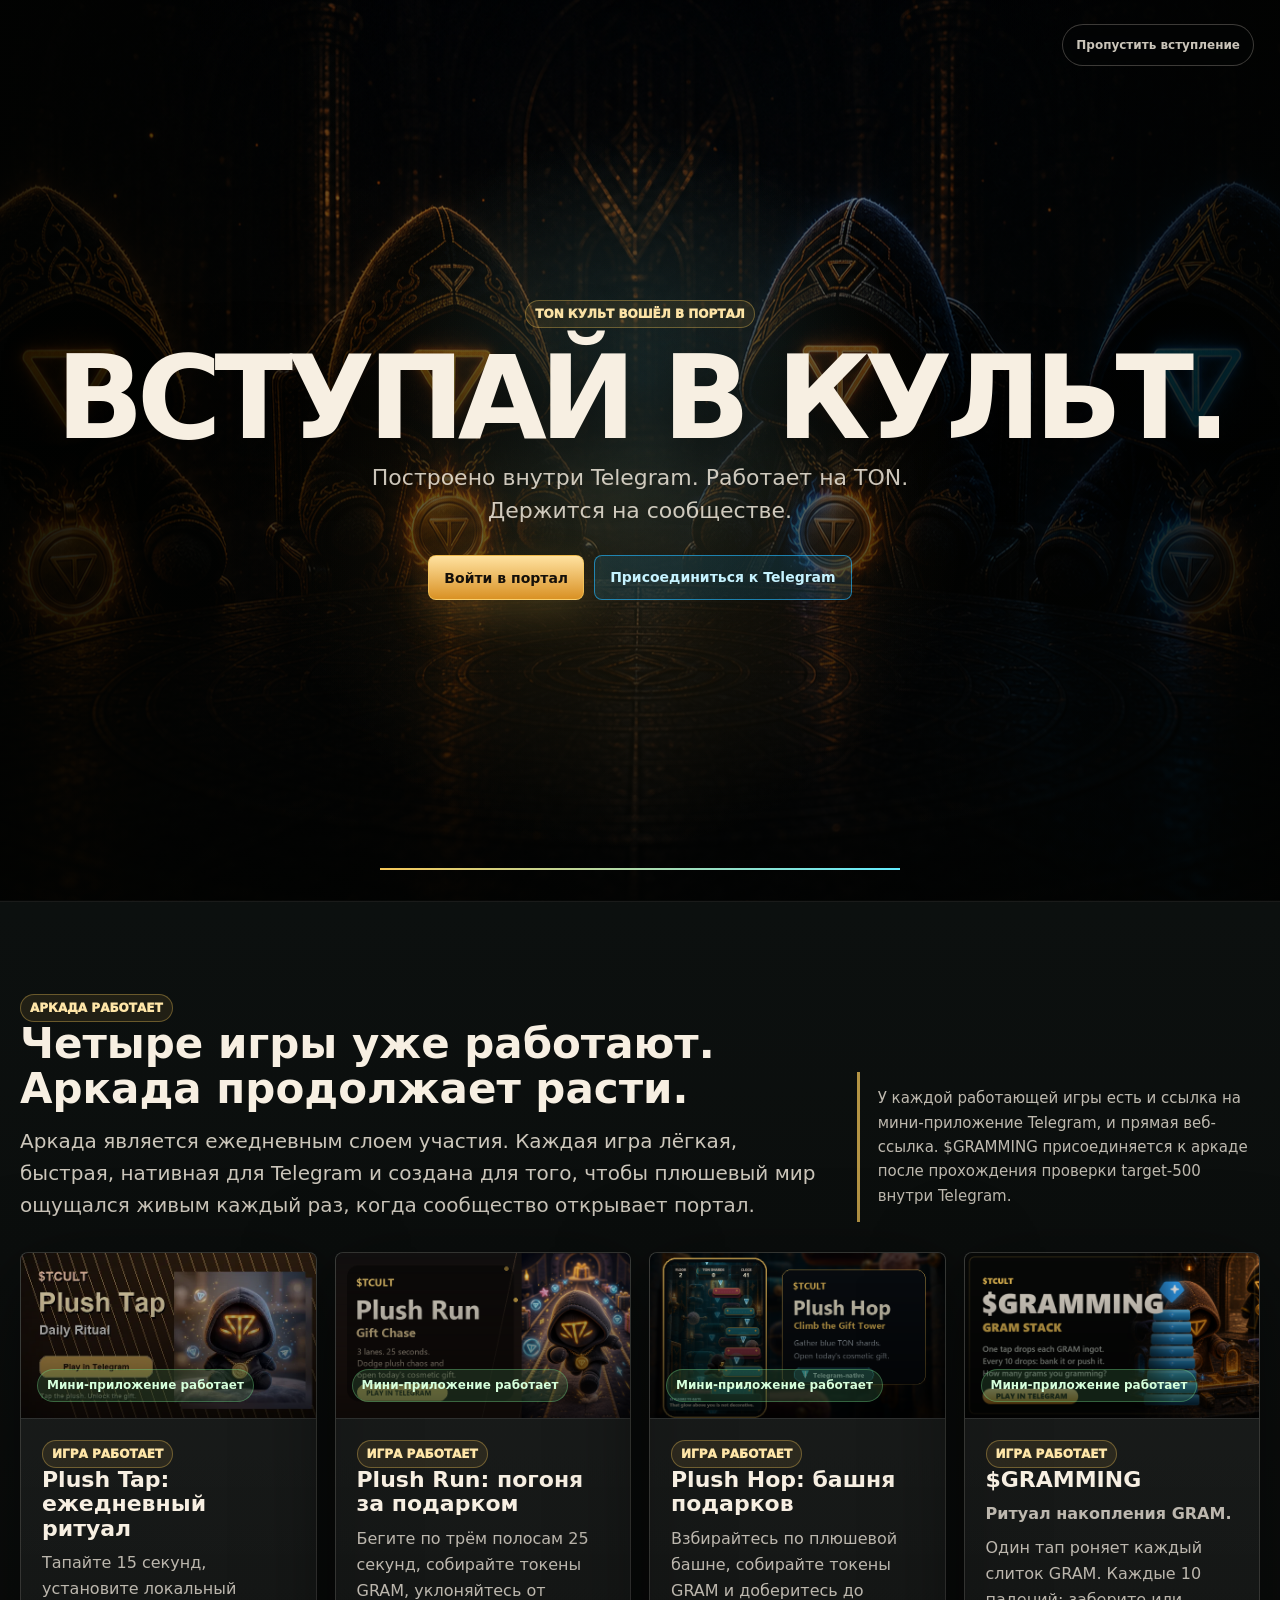
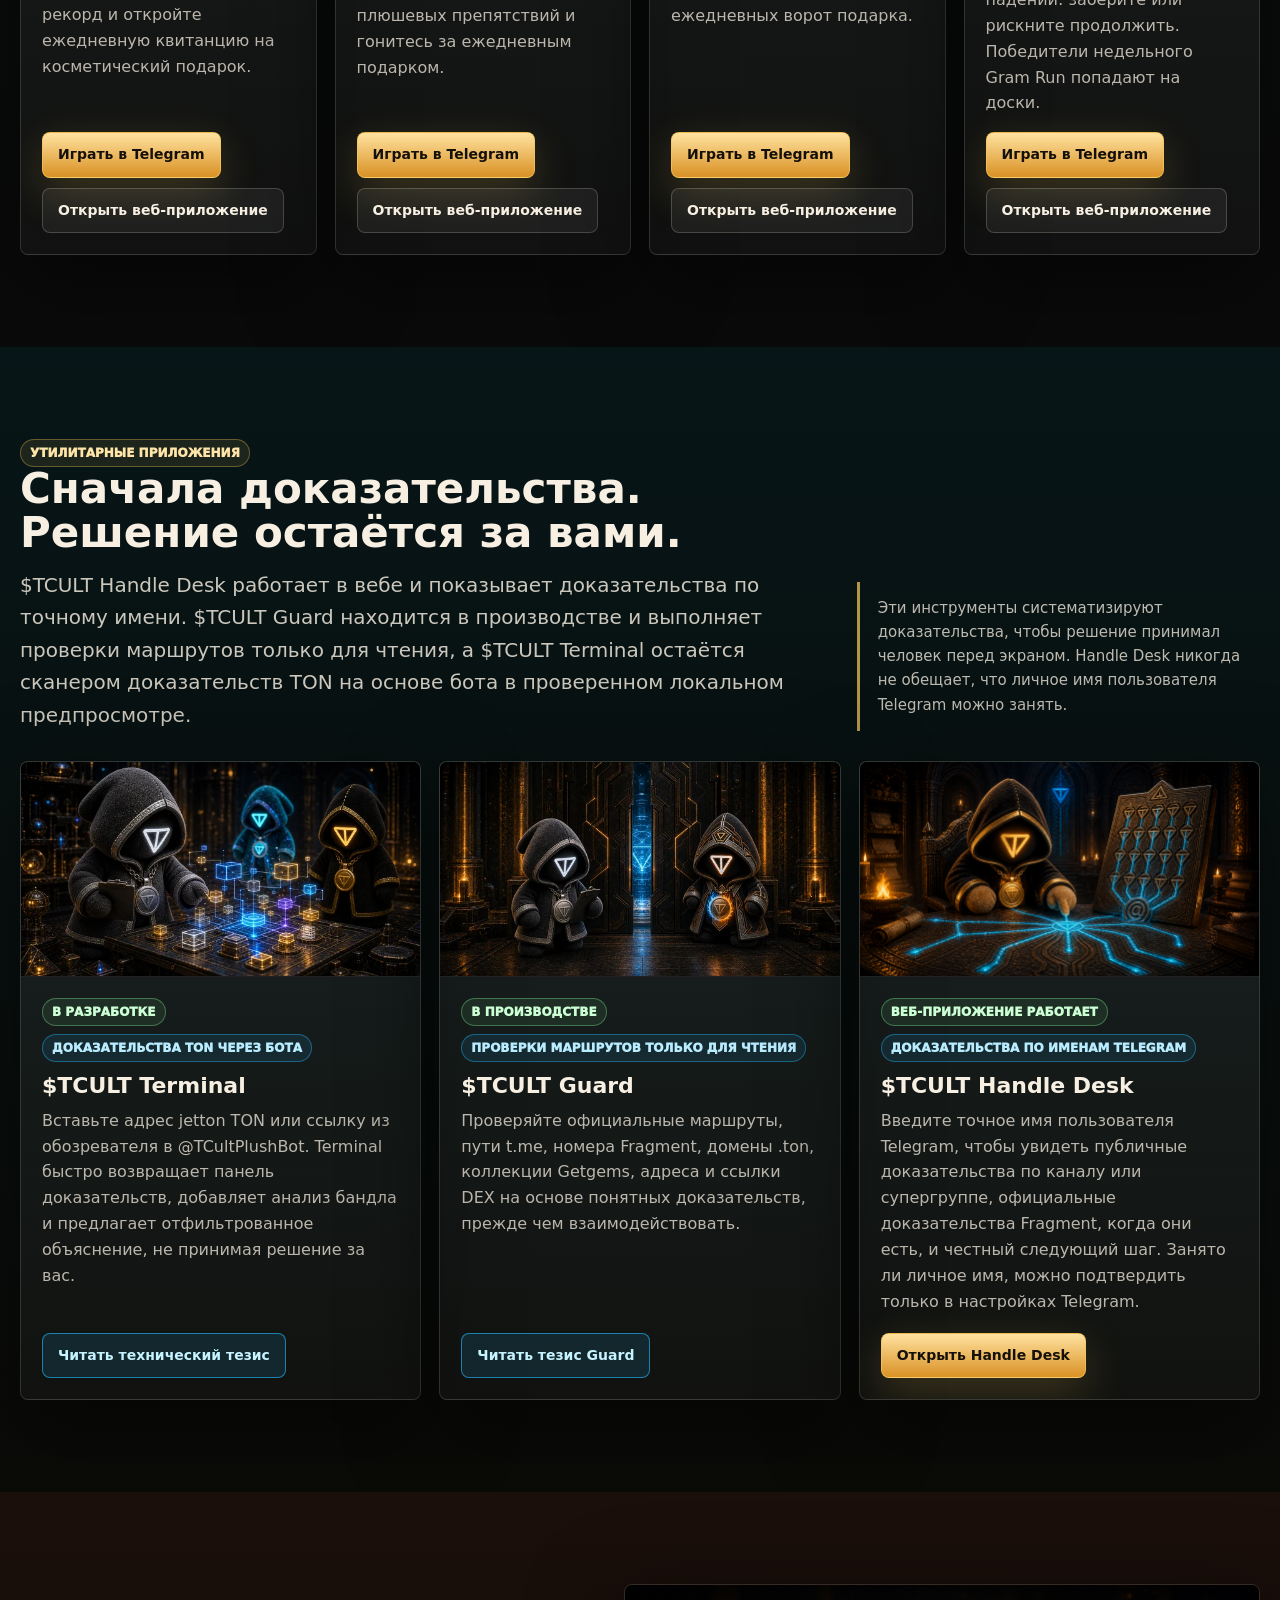
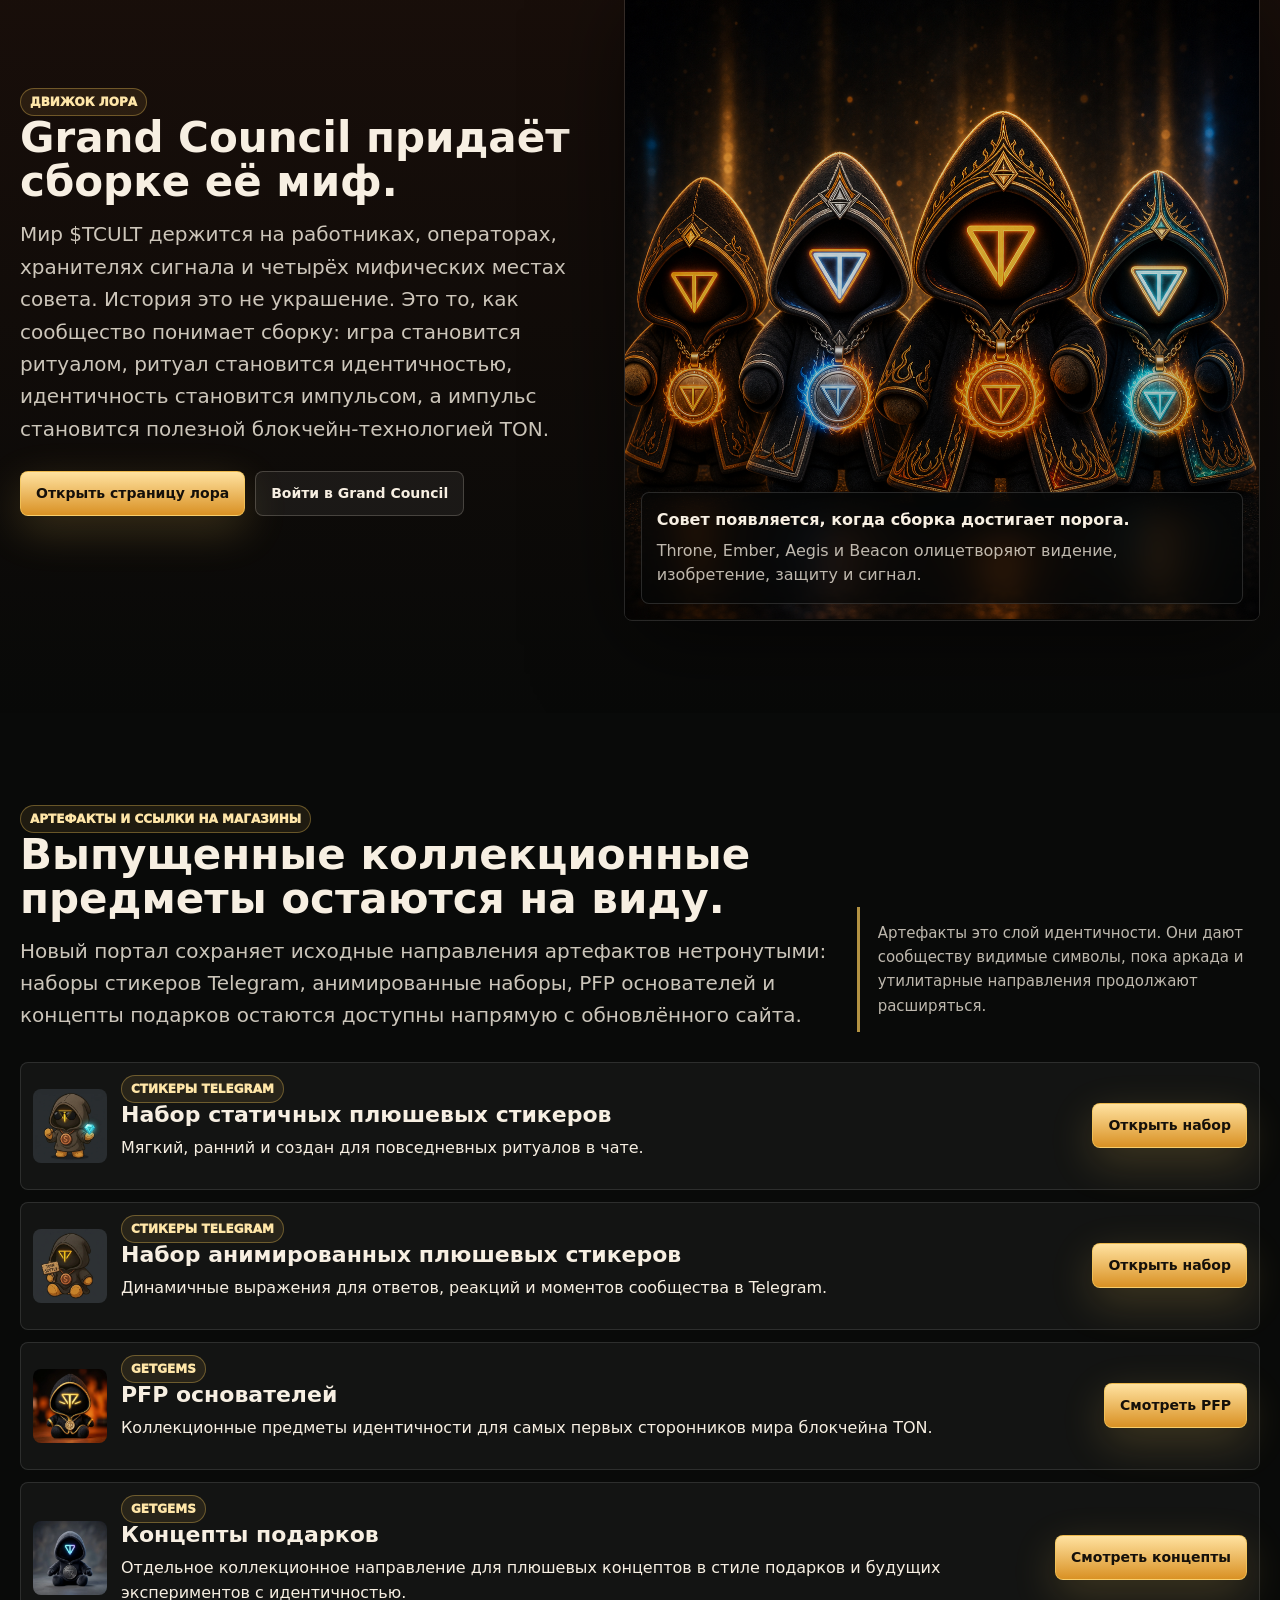
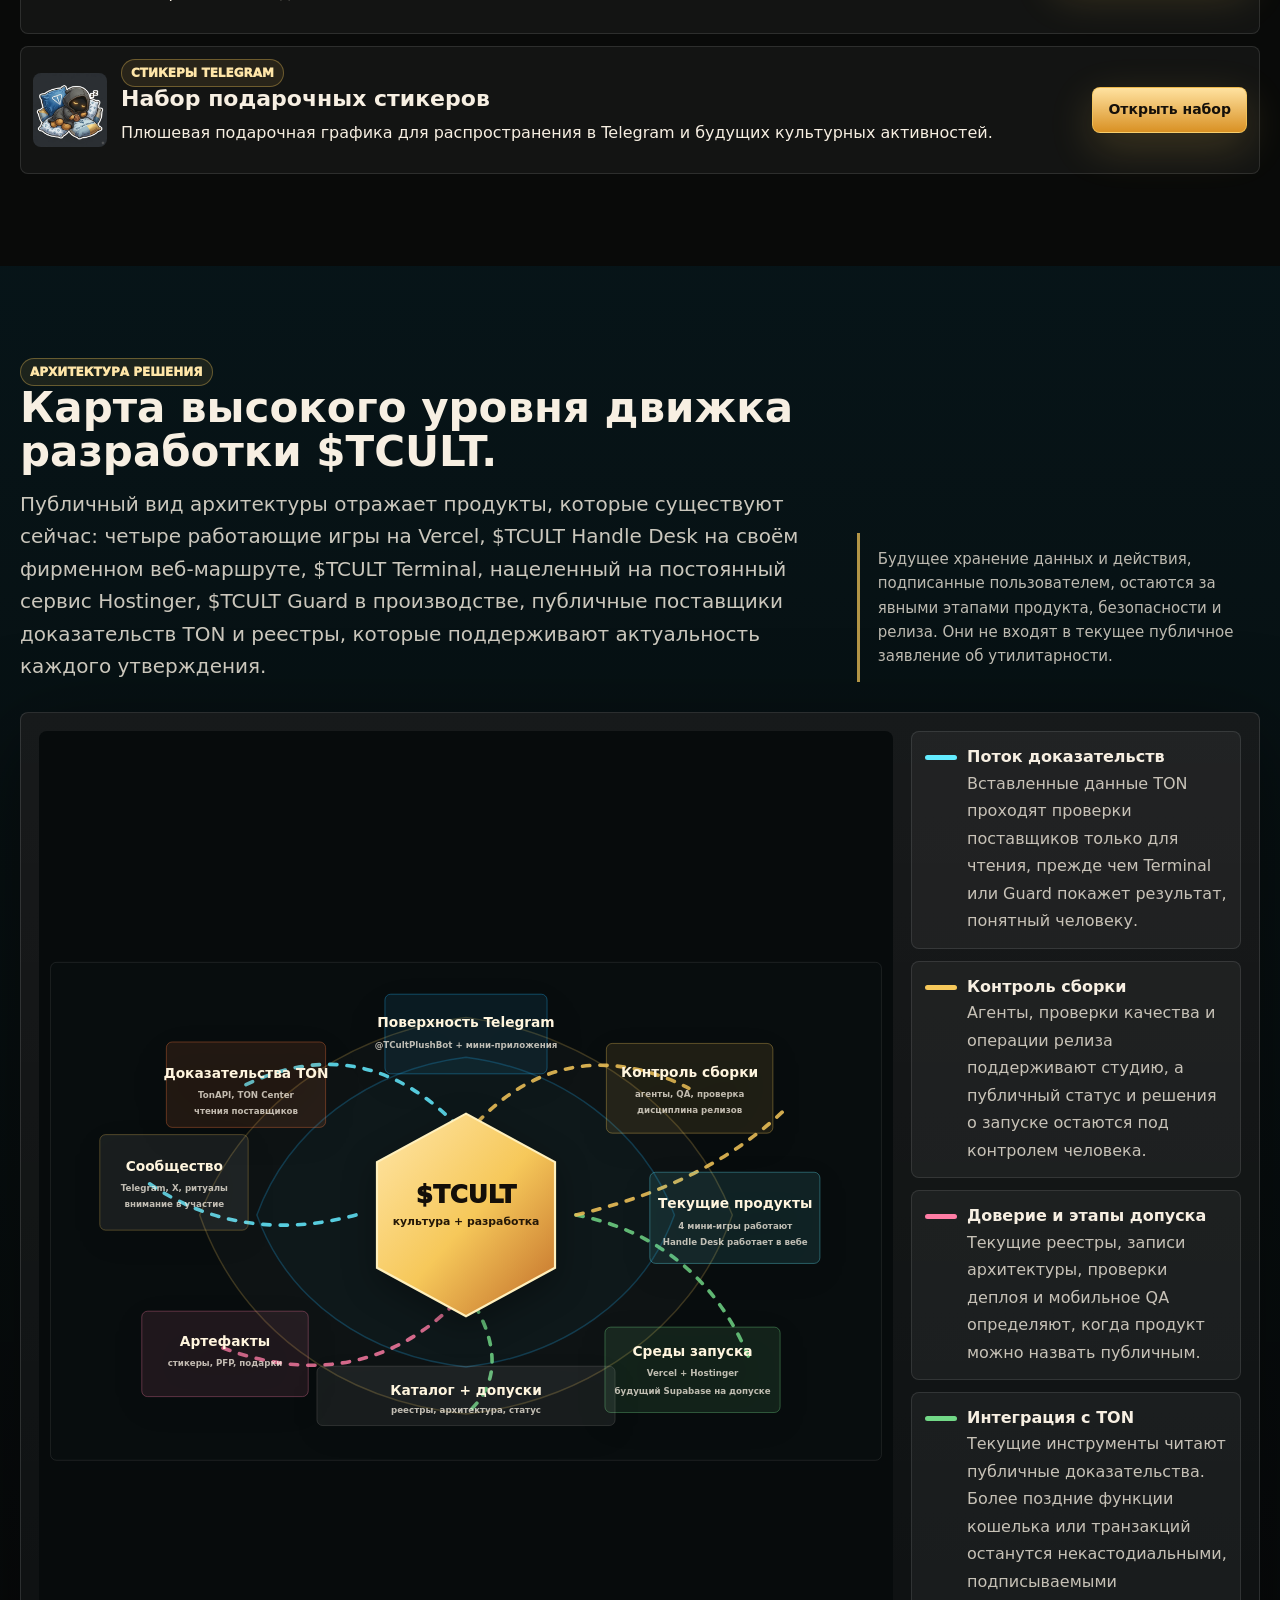
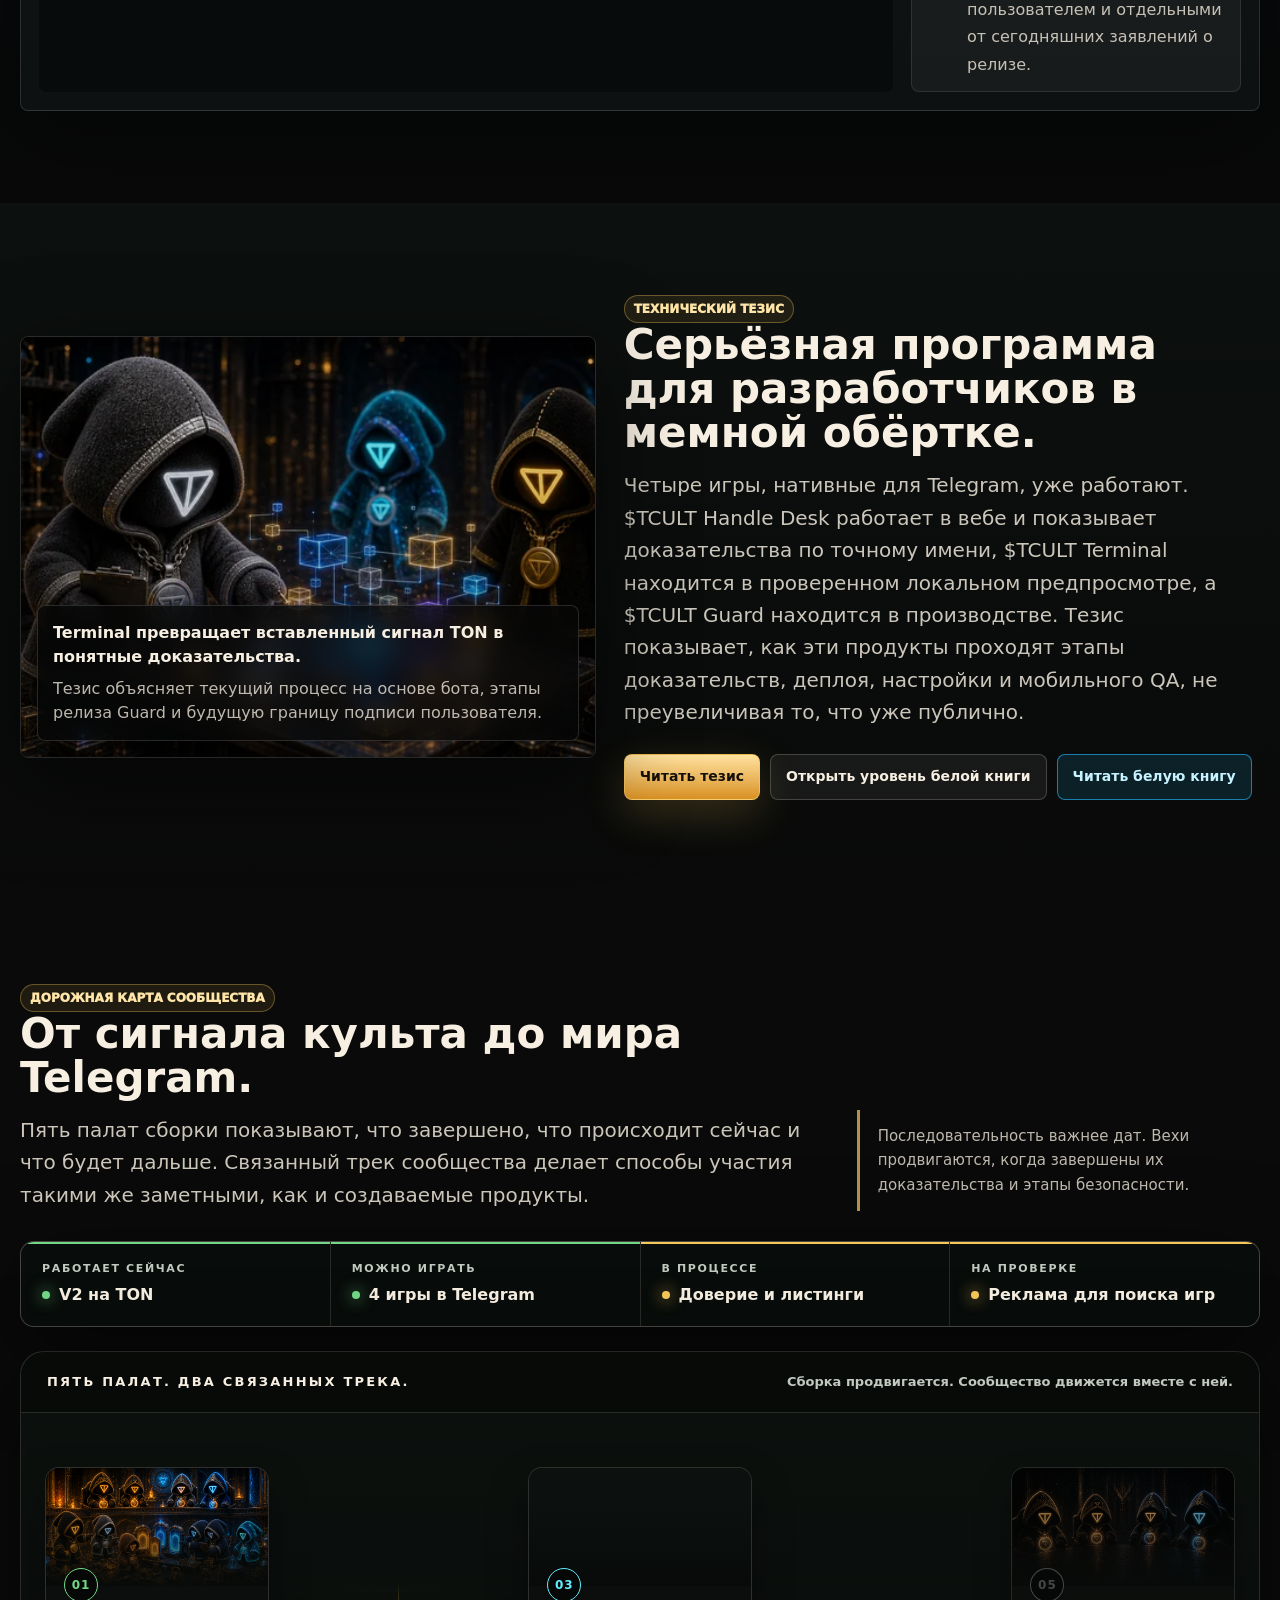
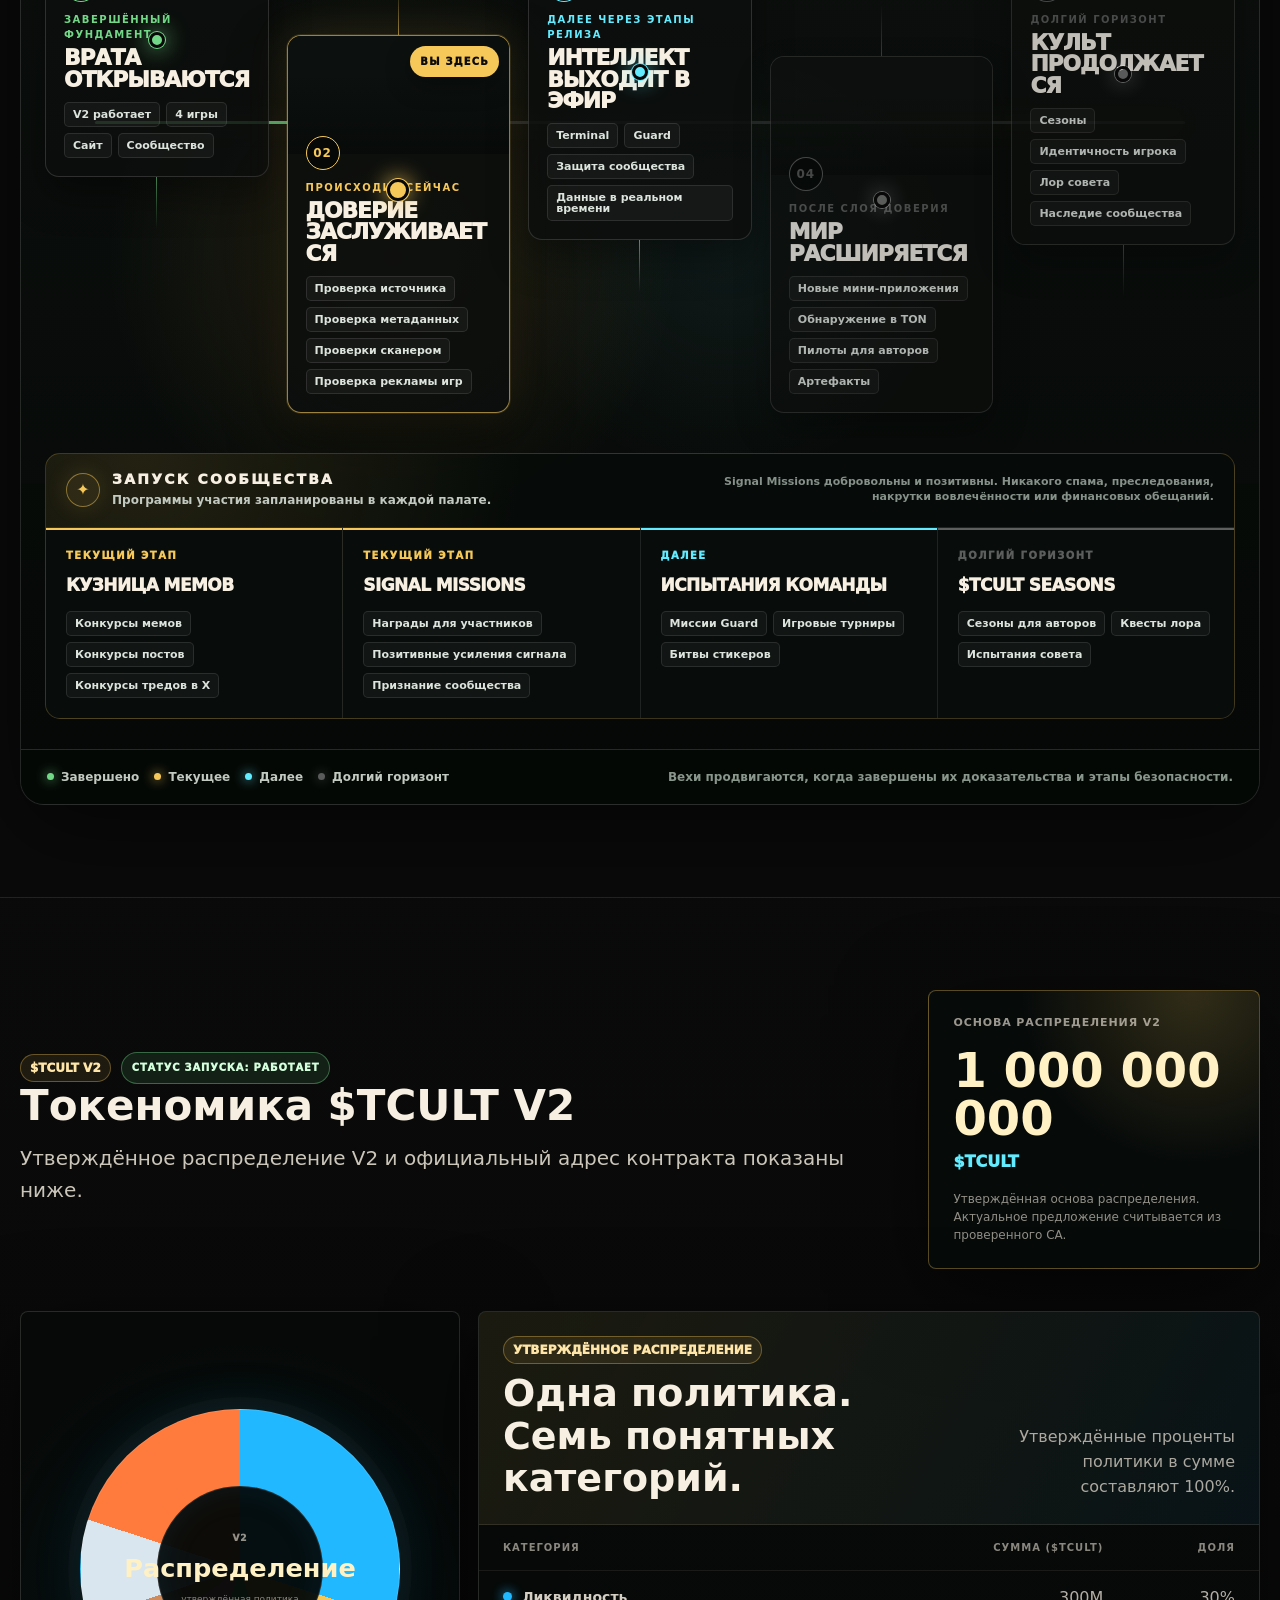
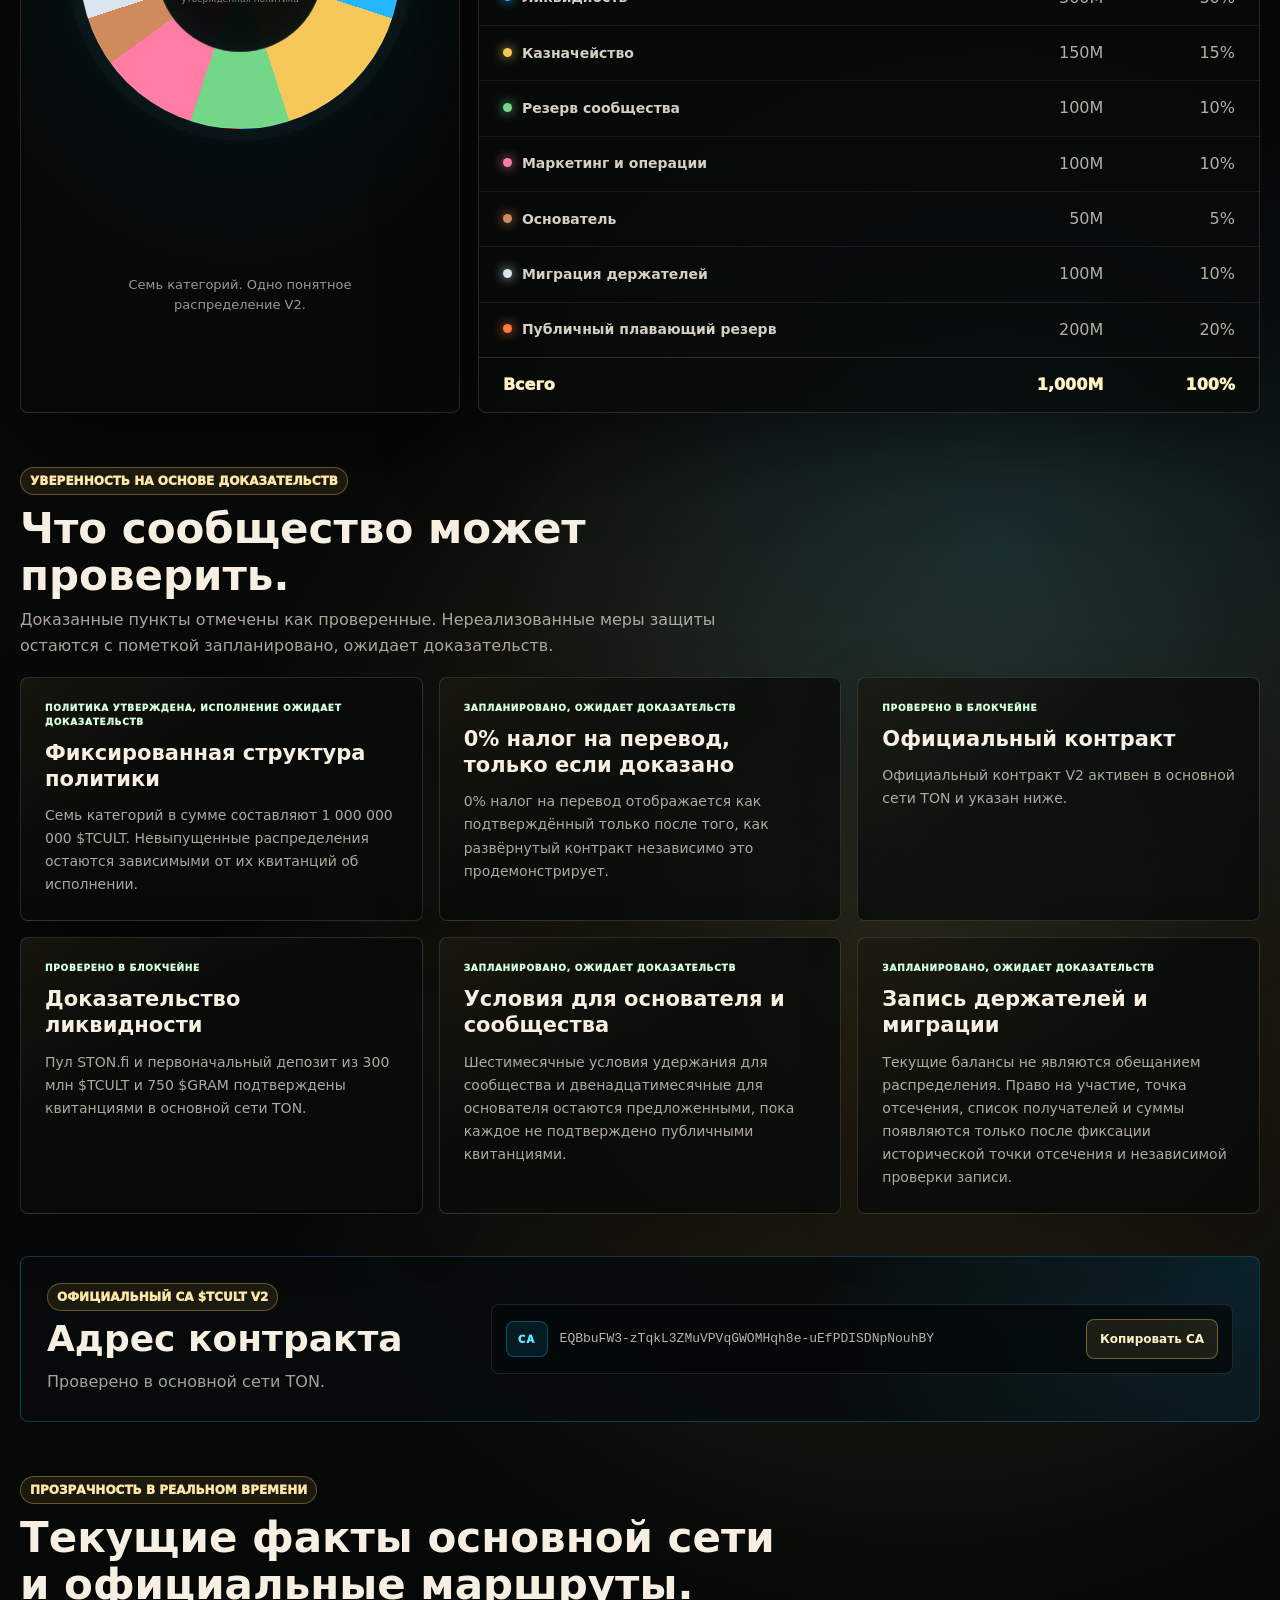
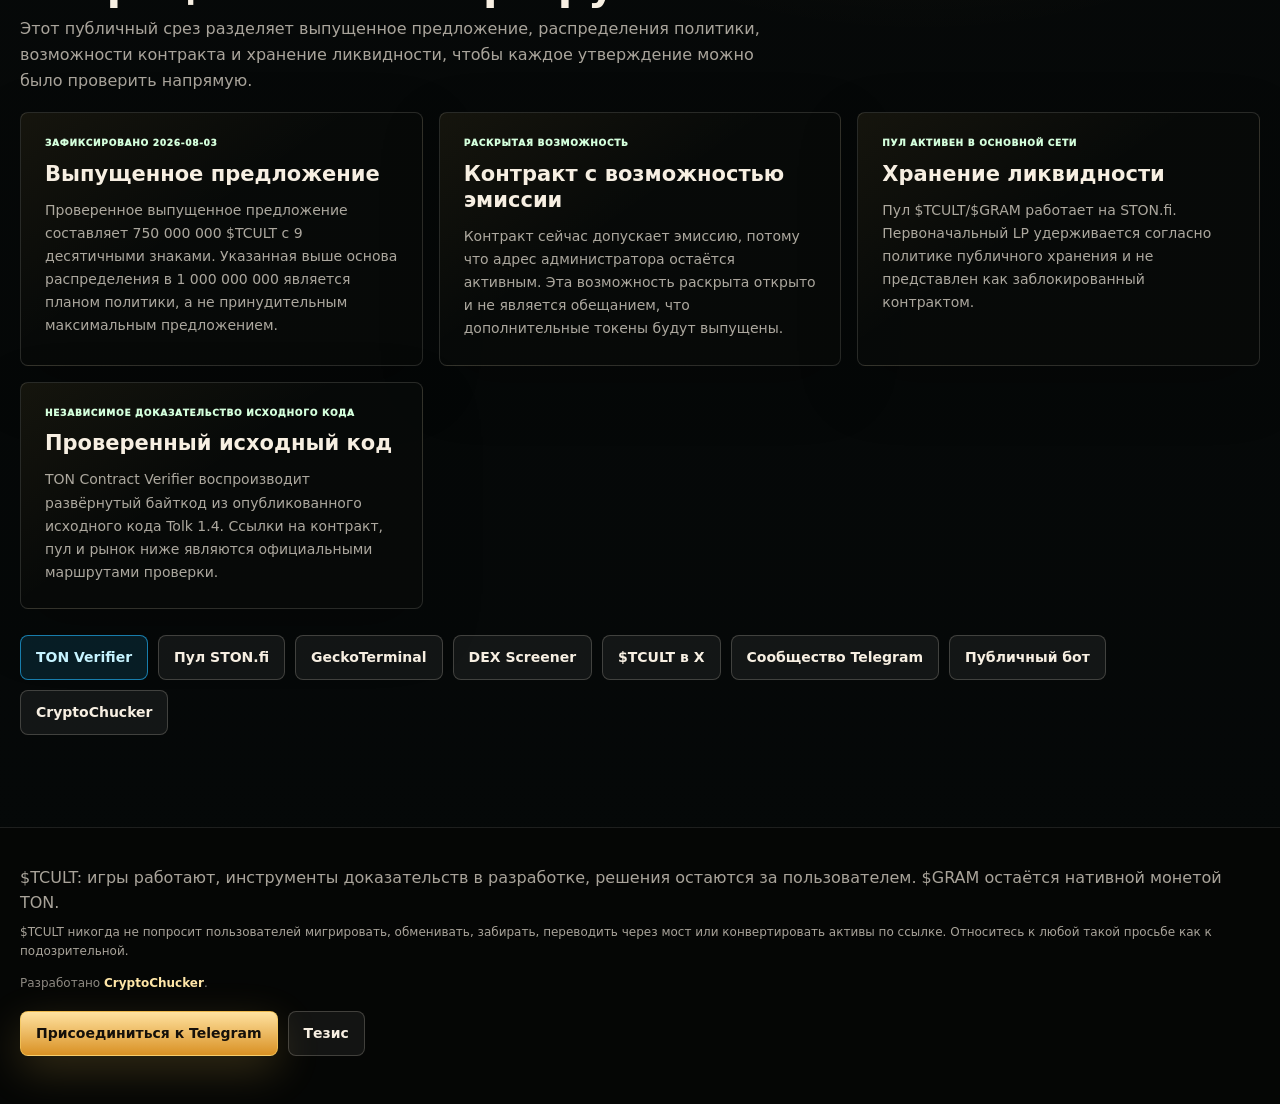
==== commit 2a7acd39: "Take the Russian lane public RU_PUBLIC is true on all four pages: the EN/RU toggle is visible in the" ====
--- a/ru/index.html
+++ b/ru/index.html
@@ -32,7 +32,6 @@
   <link rel="icon" type="image/png" sizes="64x64" href="../assets/optimized/favicon-64.png">
   <link rel="apple-touch-icon" href="../assets/optimized/favicon-256.png">
   <link rel="stylesheet" href="../styles.css?v=20260816-1">
-  <meta name="robots" content="noindex">
 </head>
 <body>
   <a class="skip-link" href="#main" data-i18n="nav.skipLink">Перейти к содержимому</a>
@@ -51,7 +50,7 @@
       <div class="cinematic-chapter" style="--entry-delay: 9.55s" data-i18n="cinematic.chapter4"><span>$TCULT</span> <strong>это движение.</strong></div>
     </div>
     <div class="cinematic-final">
-      <span class="eyebrow" data-i18n="cinematic.finalEyebrow">TON КУЛЬТ вошёл в портал [REVIEW]</span>
+      <span class="eyebrow" data-i18n="cinematic.finalEyebrow">TON КУЛЬТ вошёл в портал</span>
       <h2 data-i18n="cinematic.finalHeading">Вступай в культ.</h2>
       <p data-i18n="cinematic.finalLead">Построено внутри Telegram. Работает на TON. Держится на сообществе.</p>
       <div class="cinematic-final-actions">
@@ -95,15 +94,15 @@
       <div class="shell">
         <div class="hero-copy">
           <div class="hero-kicker-row">
-            <span class="eyebrow" data-i18n="hero.eyebrow">$TCULT означает TON КУЛЬТ [REVIEW]</span>
+            <span class="eyebrow" data-i18n="hero.eyebrow">$TCULT означает TON КУЛЬТ</span>
             <span class="tag ton" data-i18n="hero.tagTelegramNative">Нативно для Telegram</span>
             <span class="tag green" data-i18n="hero.tagBuiltOnTon">На базе TON</span>
           </div>
           <h1 data-i18n="hero.title">Вступай в культ. Строй то, чем Telegram станет дальше.</h1>
-          <p class="lead" data-i18n="hero.lead">$TCULT означает TELEGRAM КУЛЬТ [REVIEW]: сообщество, нативное для Telegram, которое превращает лор, игры, артефакты и энергию разработчиков в самое сильное движение на $GRAM.</p>
+          <p class="lead" data-i18n="hero.lead">$TCULT означает TELEGRAM КУЛЬТ: сообщество, нативное для Telegram, которое превращает лор, игры, артефакты и энергию разработчиков в самое сильное движение на $GRAM.</p>
           <div class="manifesto-row" aria-label="Опоры движения $TCULT" data-i18n-attr="aria-label:hero.manifestoAriaLabel">
             <span data-i18n="hero.pillarCulture"><strong>Культура</strong> это интерфейс</span>
-            <span data-i18n="hero.pillarTon"><strong>TON</strong> это магистраль [REVIEW]</span>
+            <span data-i18n="hero.pillarTon"><strong>TON</strong> это магистраль</span>
             <span data-i18n="hero.pillarTelegram"><strong>Telegram</strong> это двигатель</span>
           </div>
           <div class="actions">
@@ -876,7 +875,7 @@
     <div class="shell footer-inner">
       <div class="footer-stack">
         <p data-i18n="footer.summary">$TCULT: игры работают, инструменты доказательств в разработке, решения остаются за пользователем. $GRAM остаётся нативной монетой TON.</p>
-        <p class="footer-credit" data-i18n="footer.safetyLine">$TCULT никогда не попросит пользователей мигрировать, обменивать, забирать, переводить через мост или конвертировать активы по ссылке. Относитесь к любой такой просьбе как к подозрительной. [REVIEW]</p>
+        <p class="footer-credit" data-i18n="footer.safetyLine">$TCULT никогда не попросит пользователей мигрировать, обменивать, забирать, переводить через мост или конвертировать активы по ссылке. Относитесь к любой такой просьбе как к подозрительной.</p>
         <div class="footer-credit" data-i18n="footer.developedBy">Разработано <a href="https://x.com/CryptoChucker" target="_blank" rel="noopener">CryptoChucker</a>.</div>
       </div>
       <div class="actions" style="margin-top:0">
@@ -1065,7 +1064,7 @@
       // (i18n spec 7.3). Flip RU_PUBLIC to true to show the toggle and enable the
       // first-visit redirect; the /ru/ pages themselves always show the toggle so a
       // reviewer who lands there directly can get back to English.
-      var RU_PUBLIC = false;
+      var RU_PUBLIC = true;
       var KEY = "tcult.locale";
       var stored;
       try { stored = window.localStorage.getItem(KEY); } catch (e) { stored = null; }
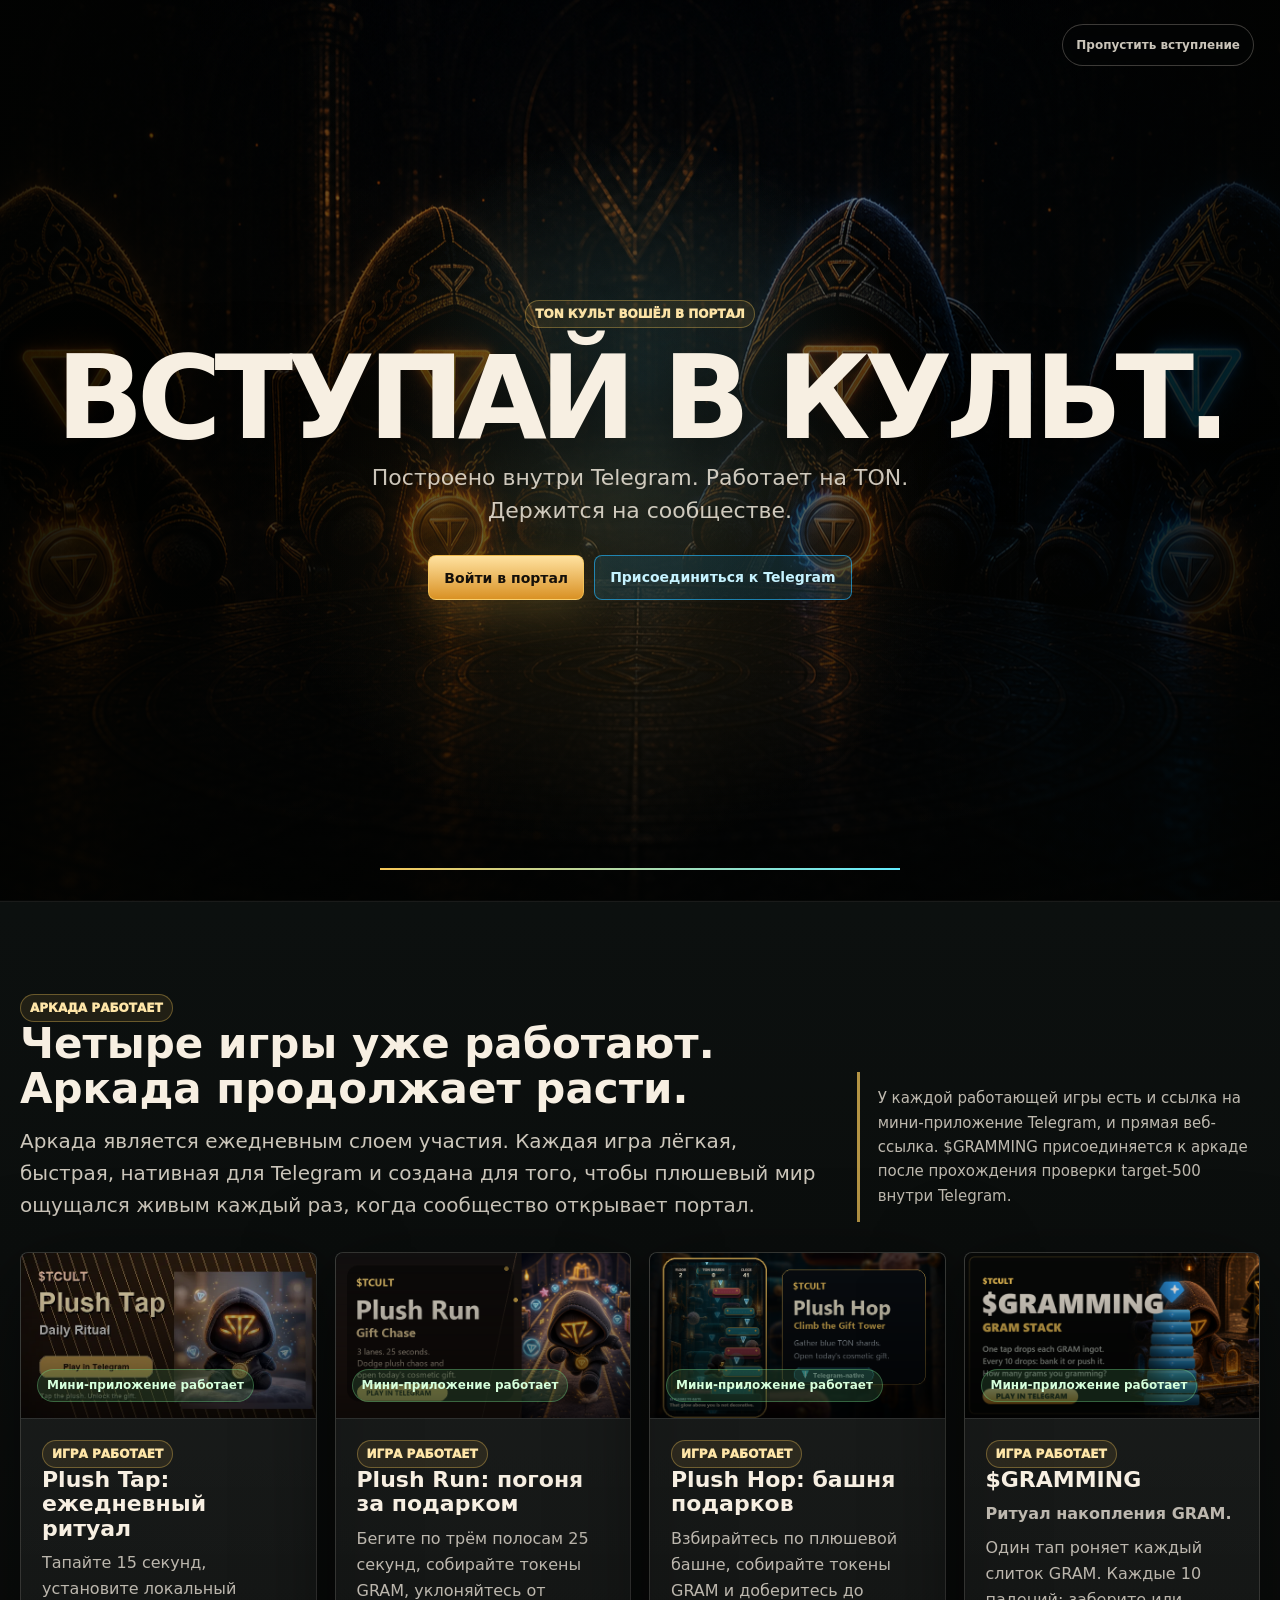
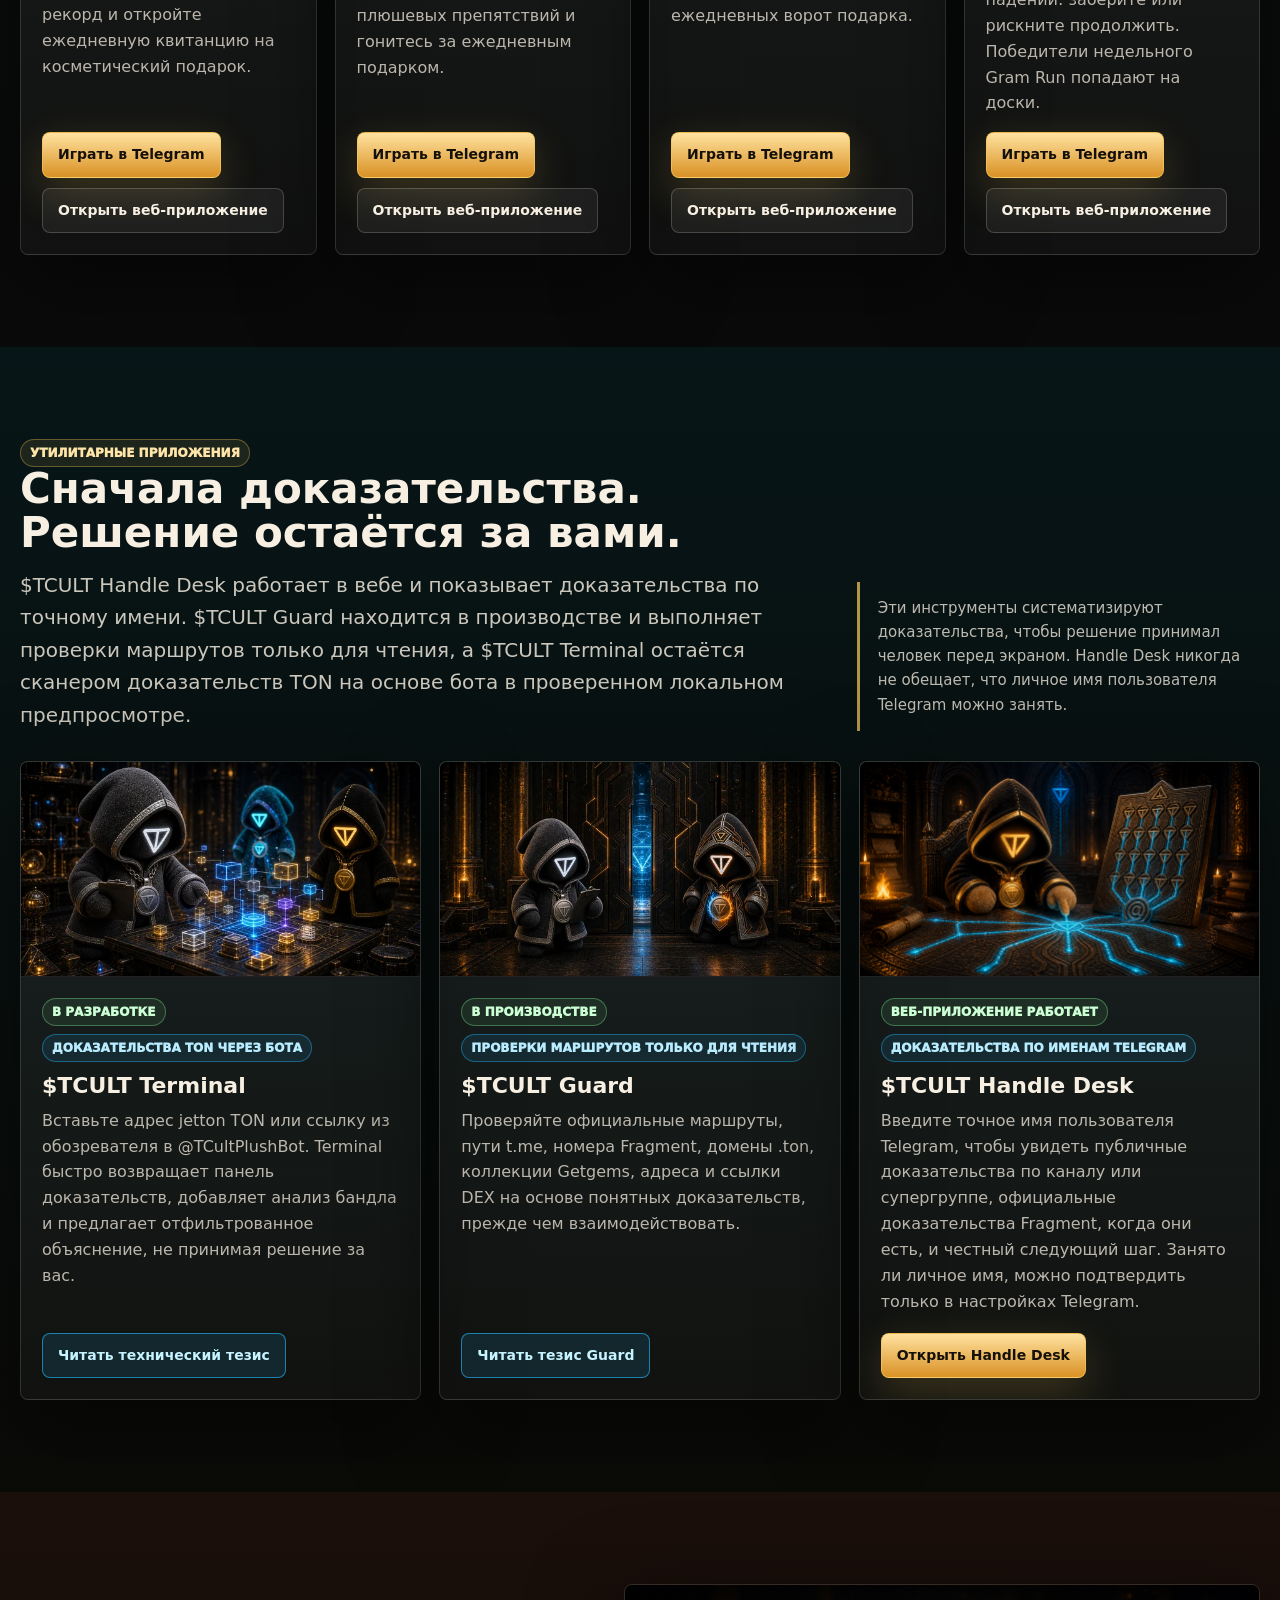
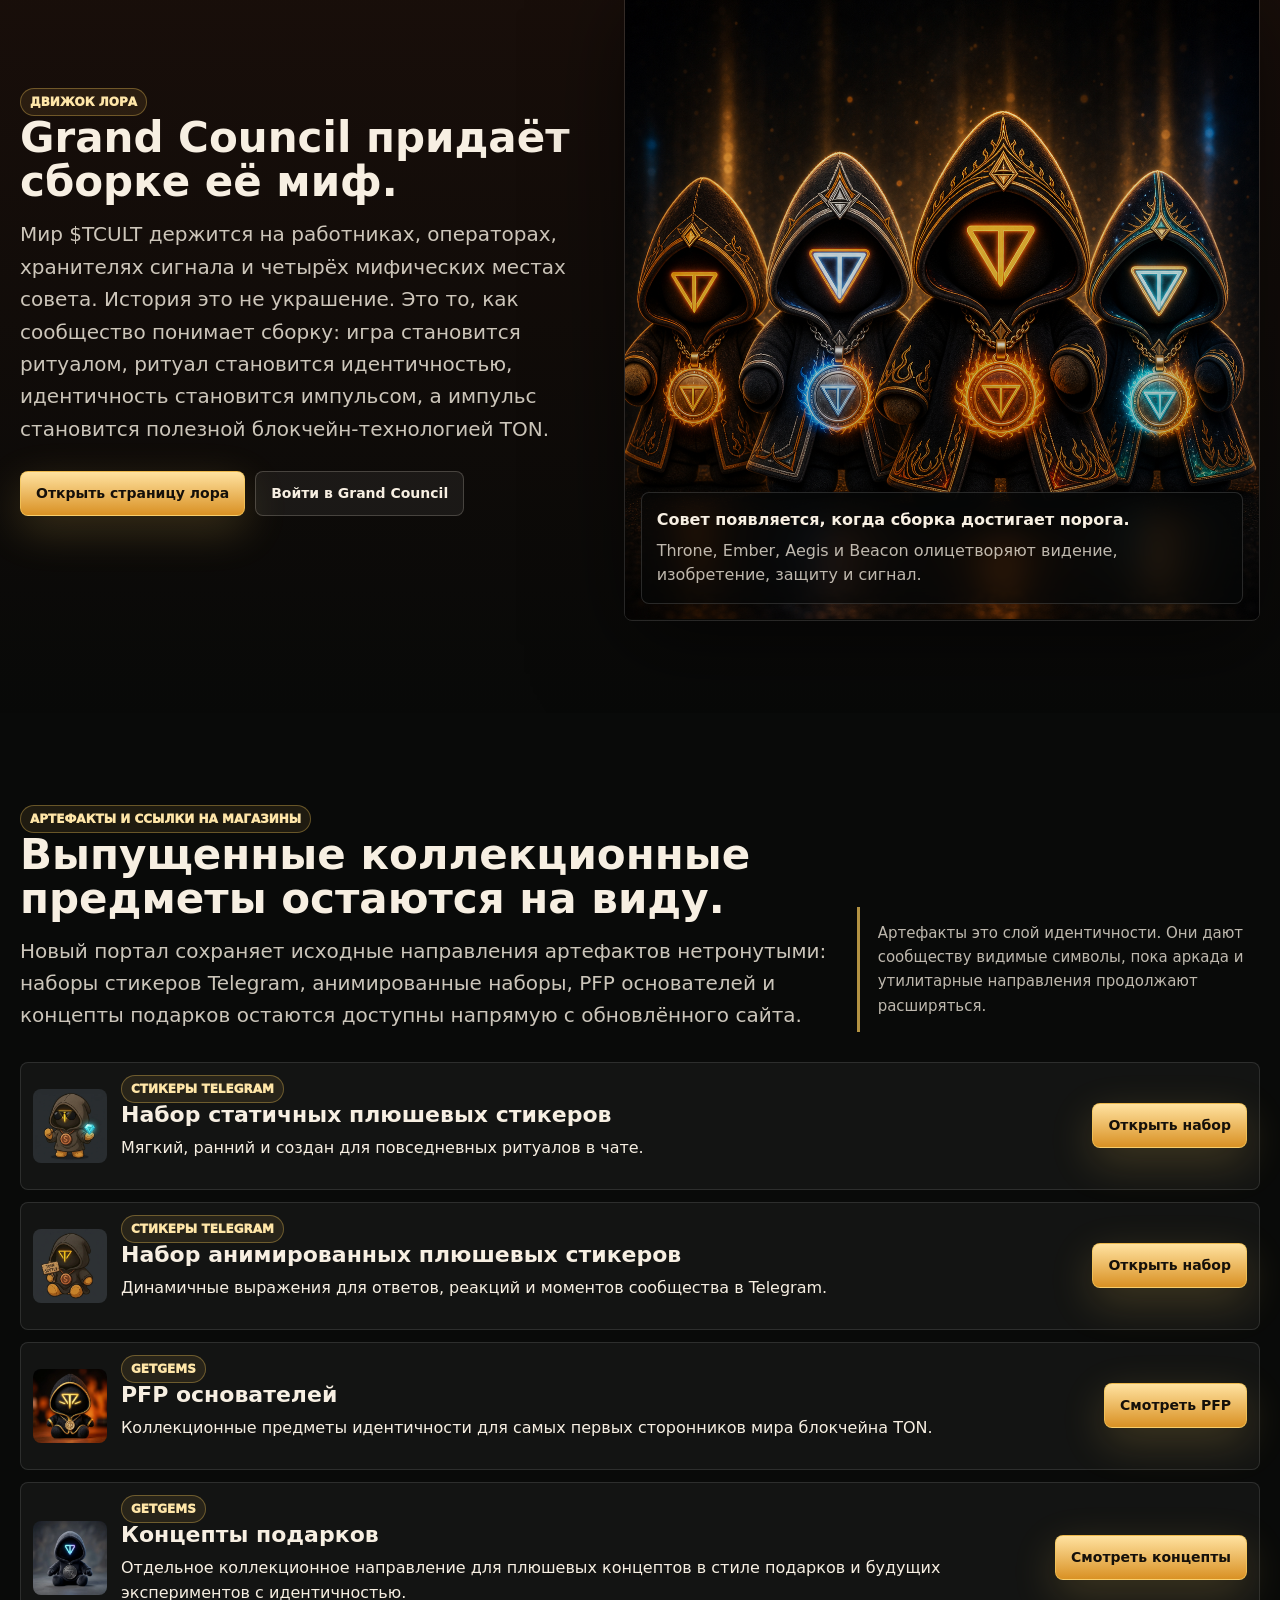
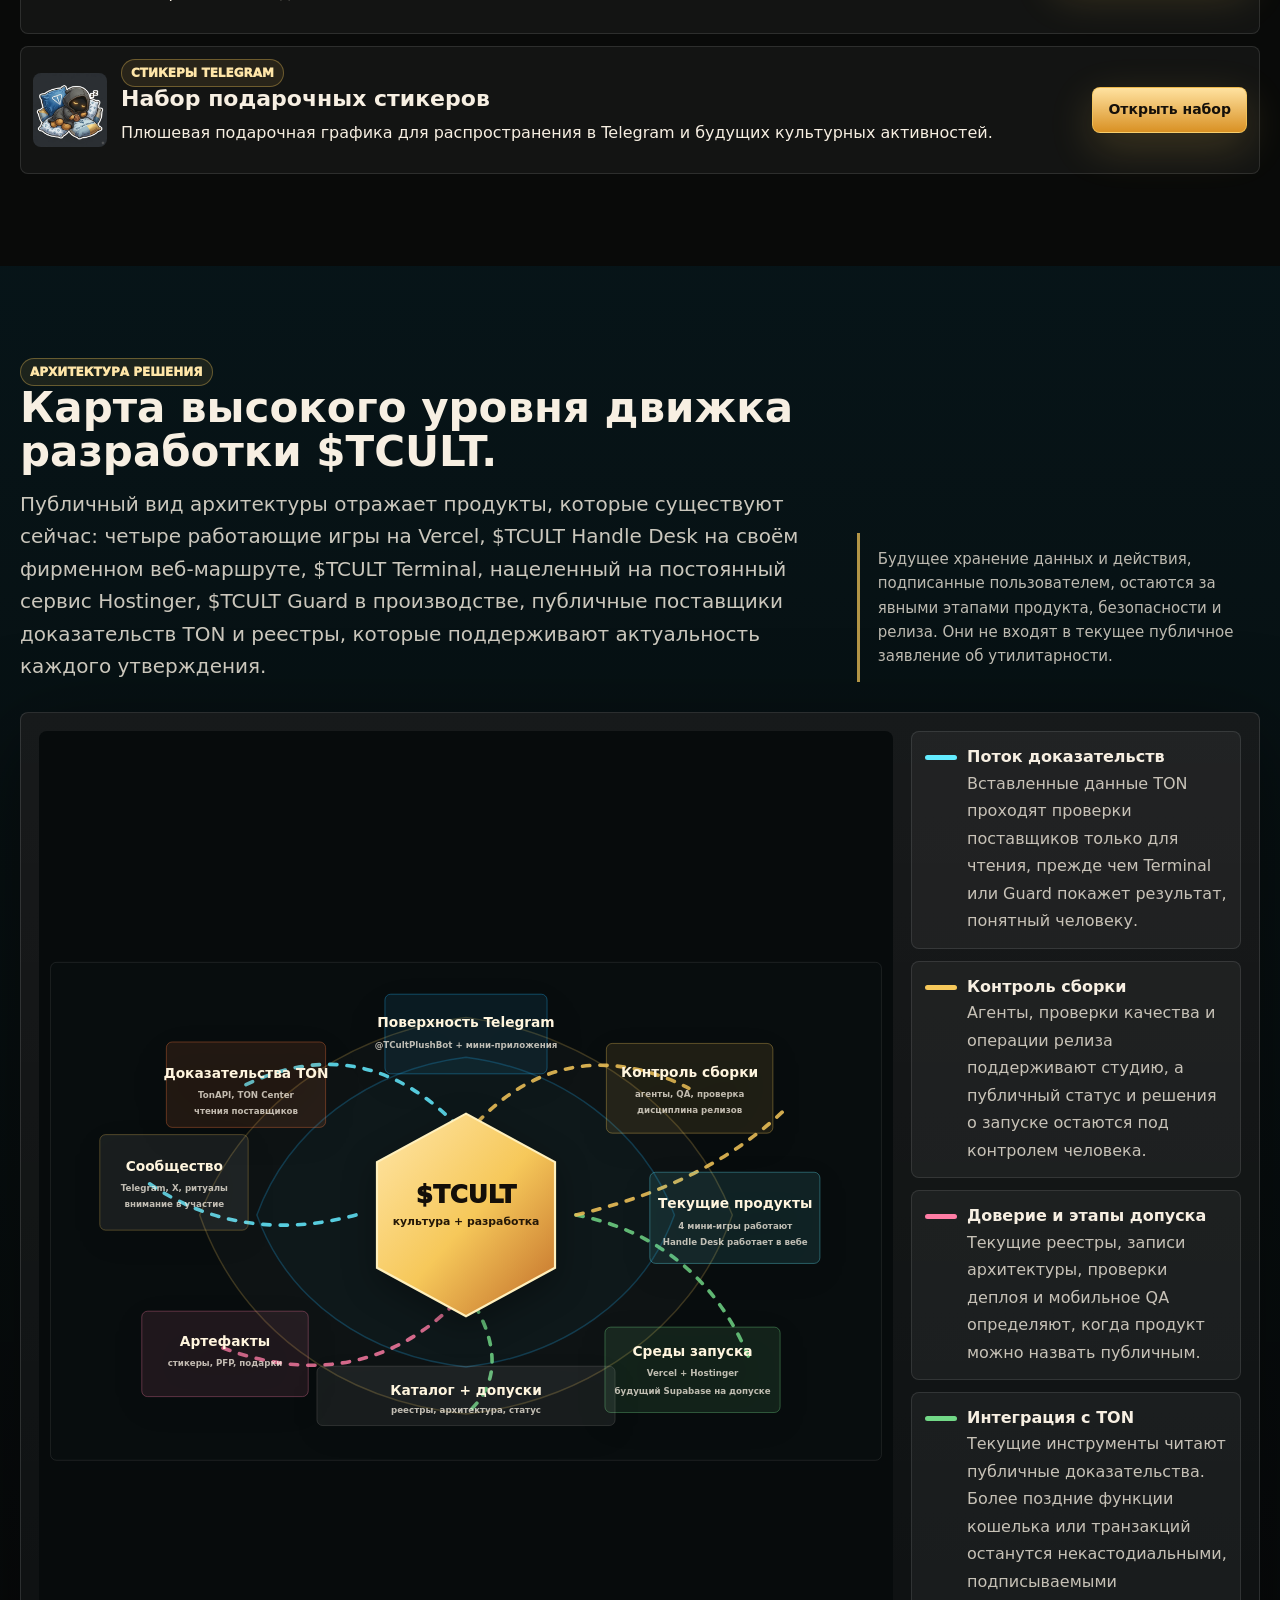
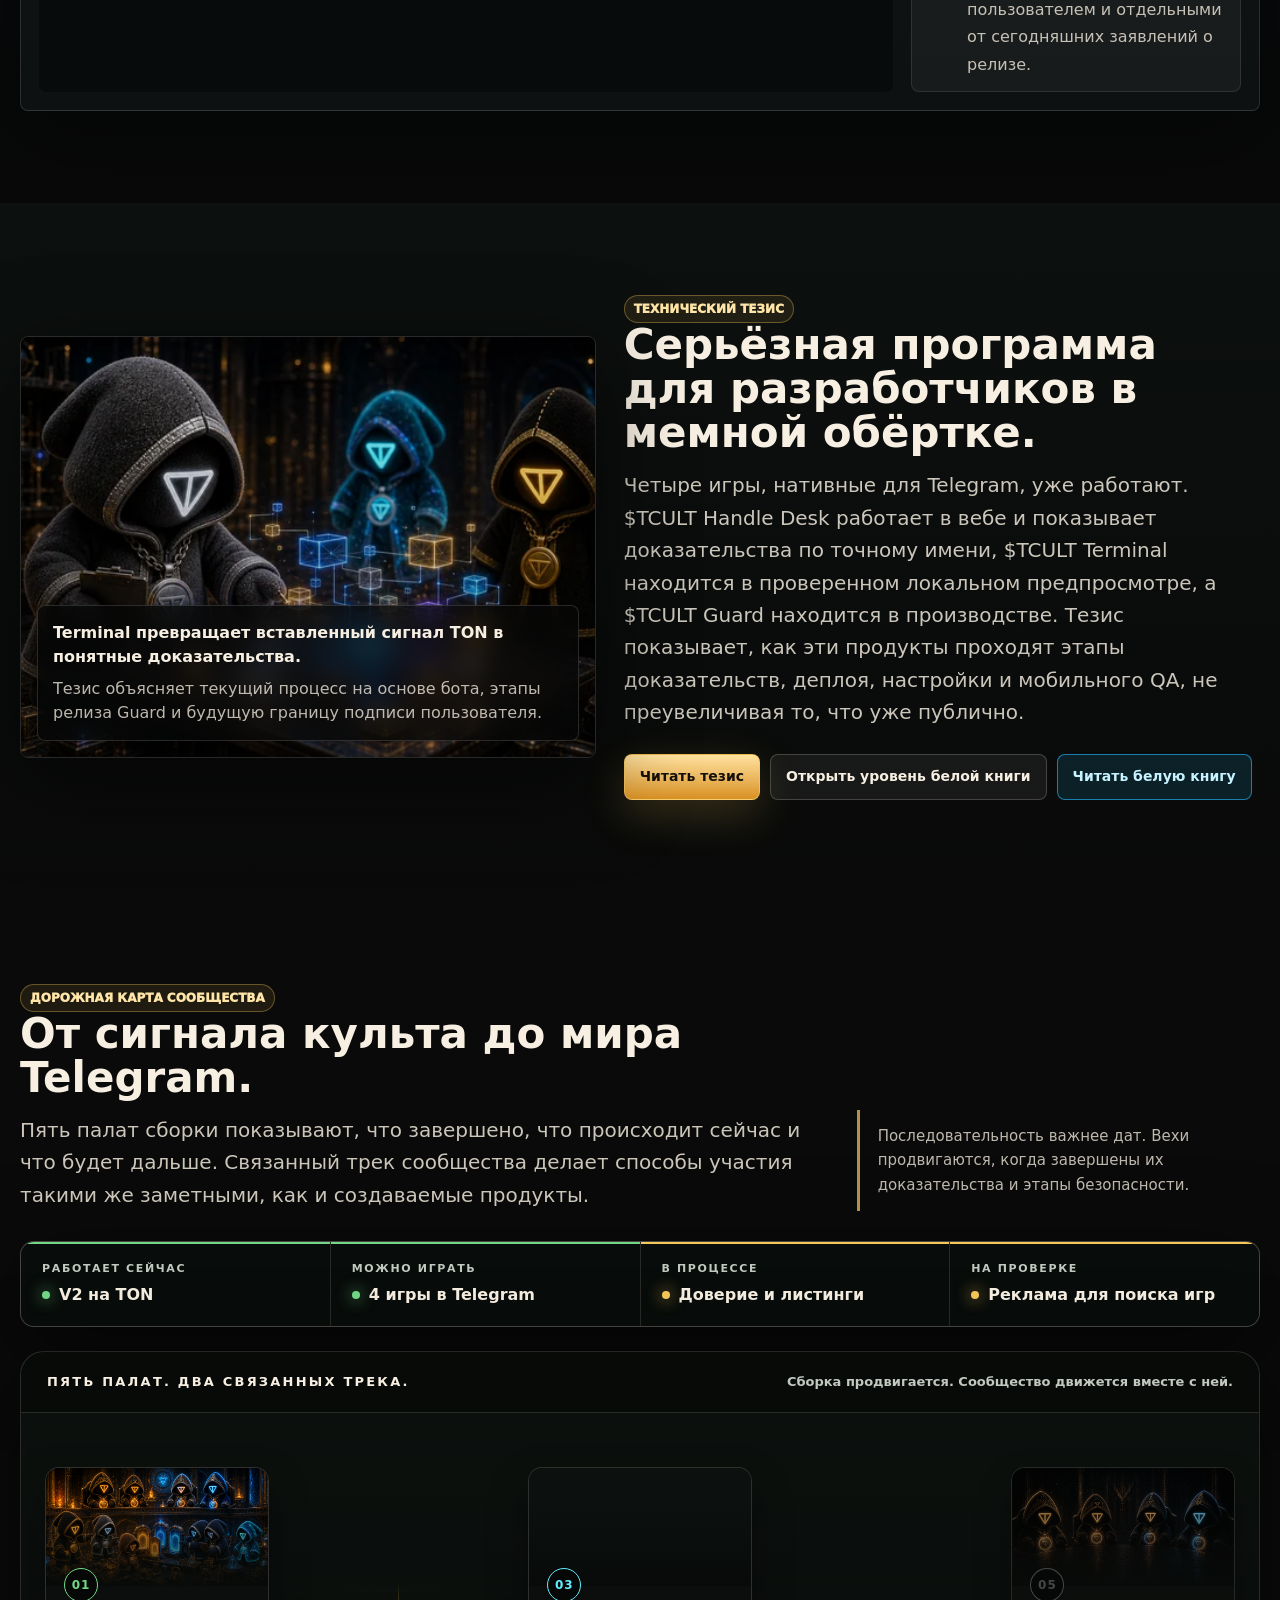
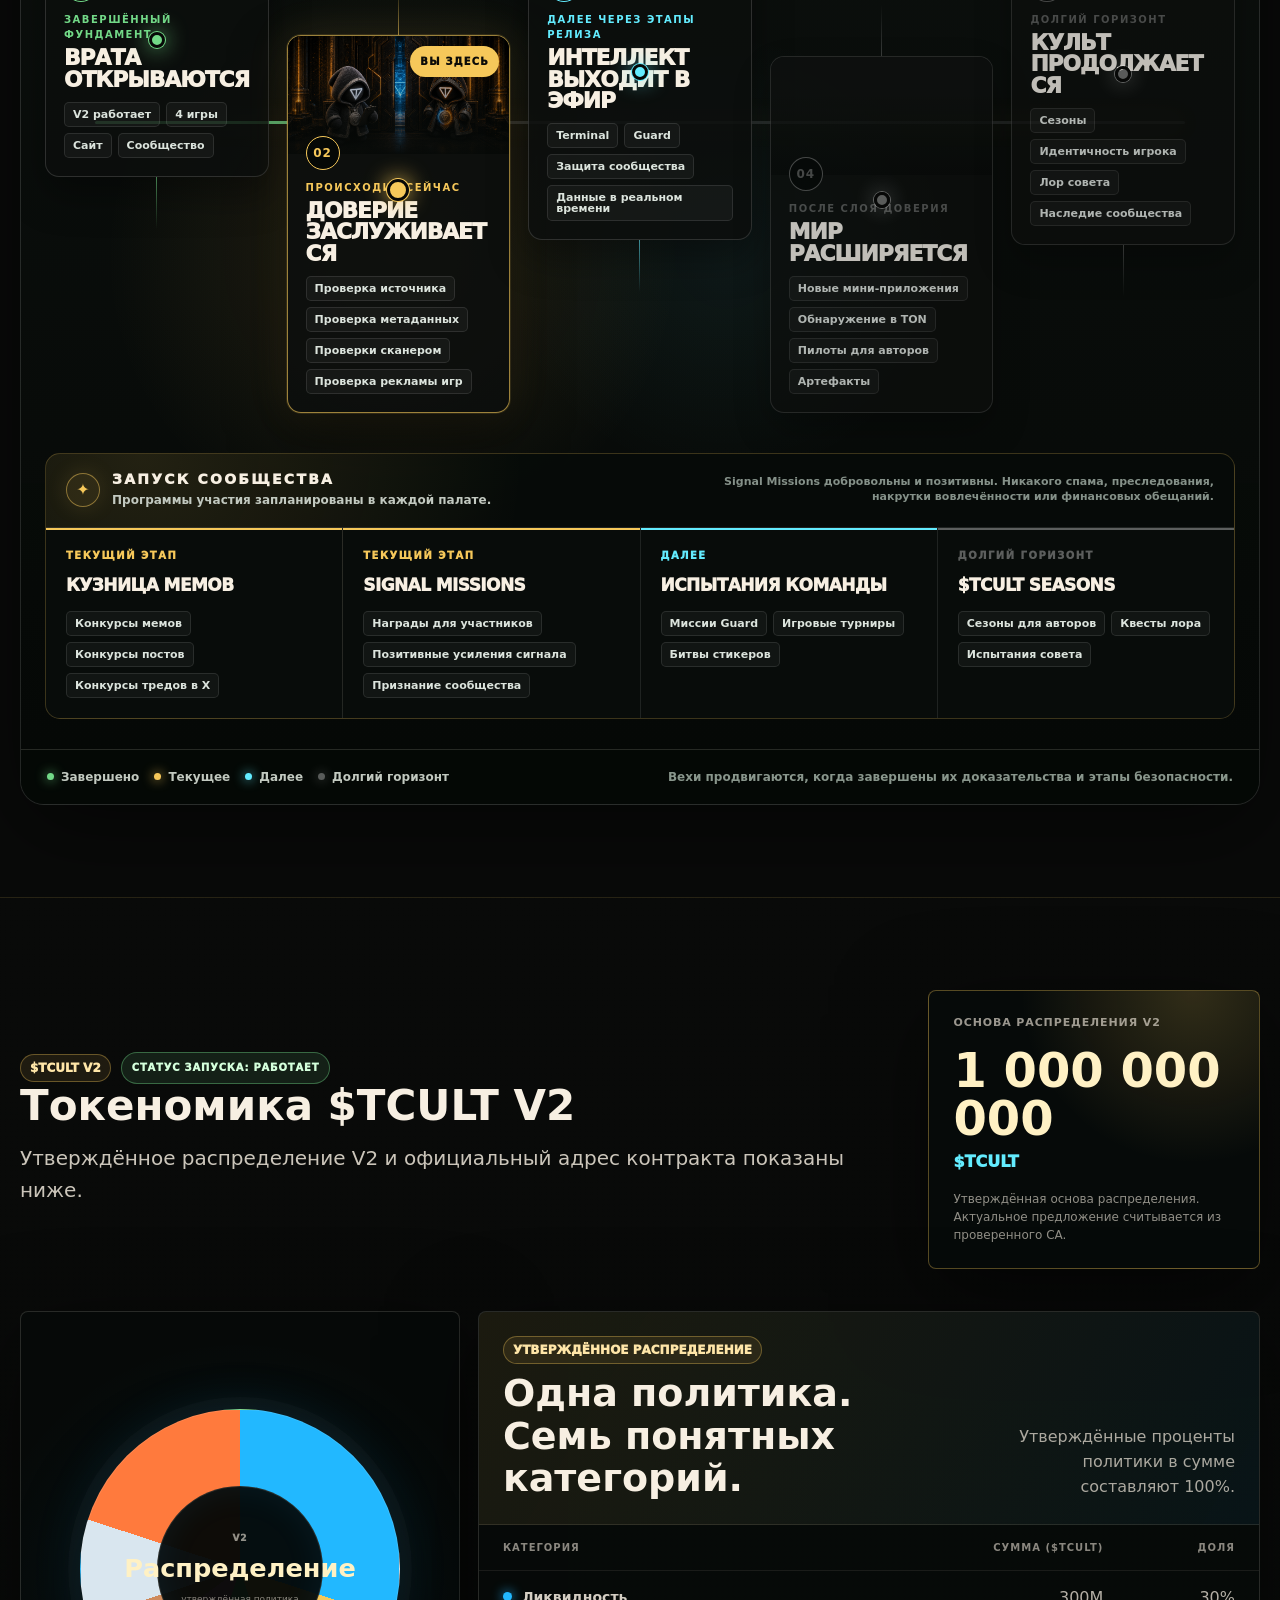
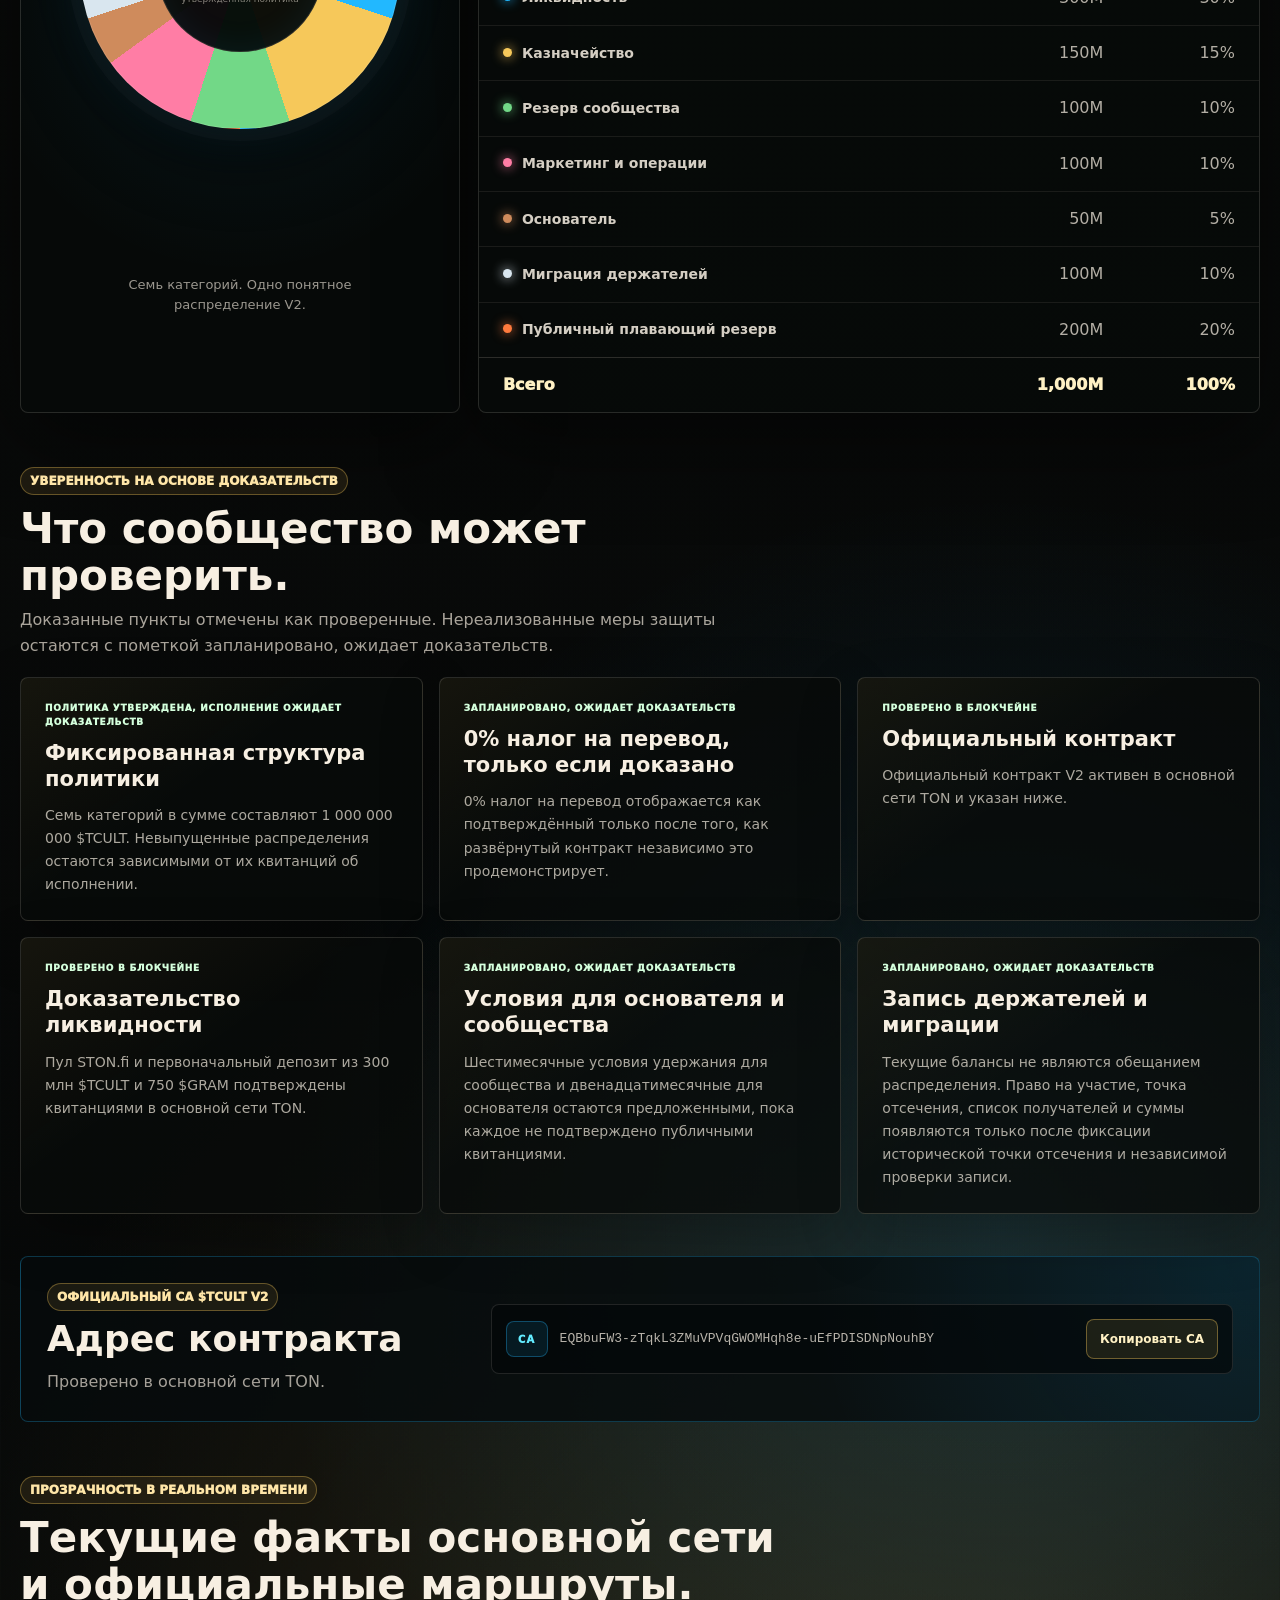
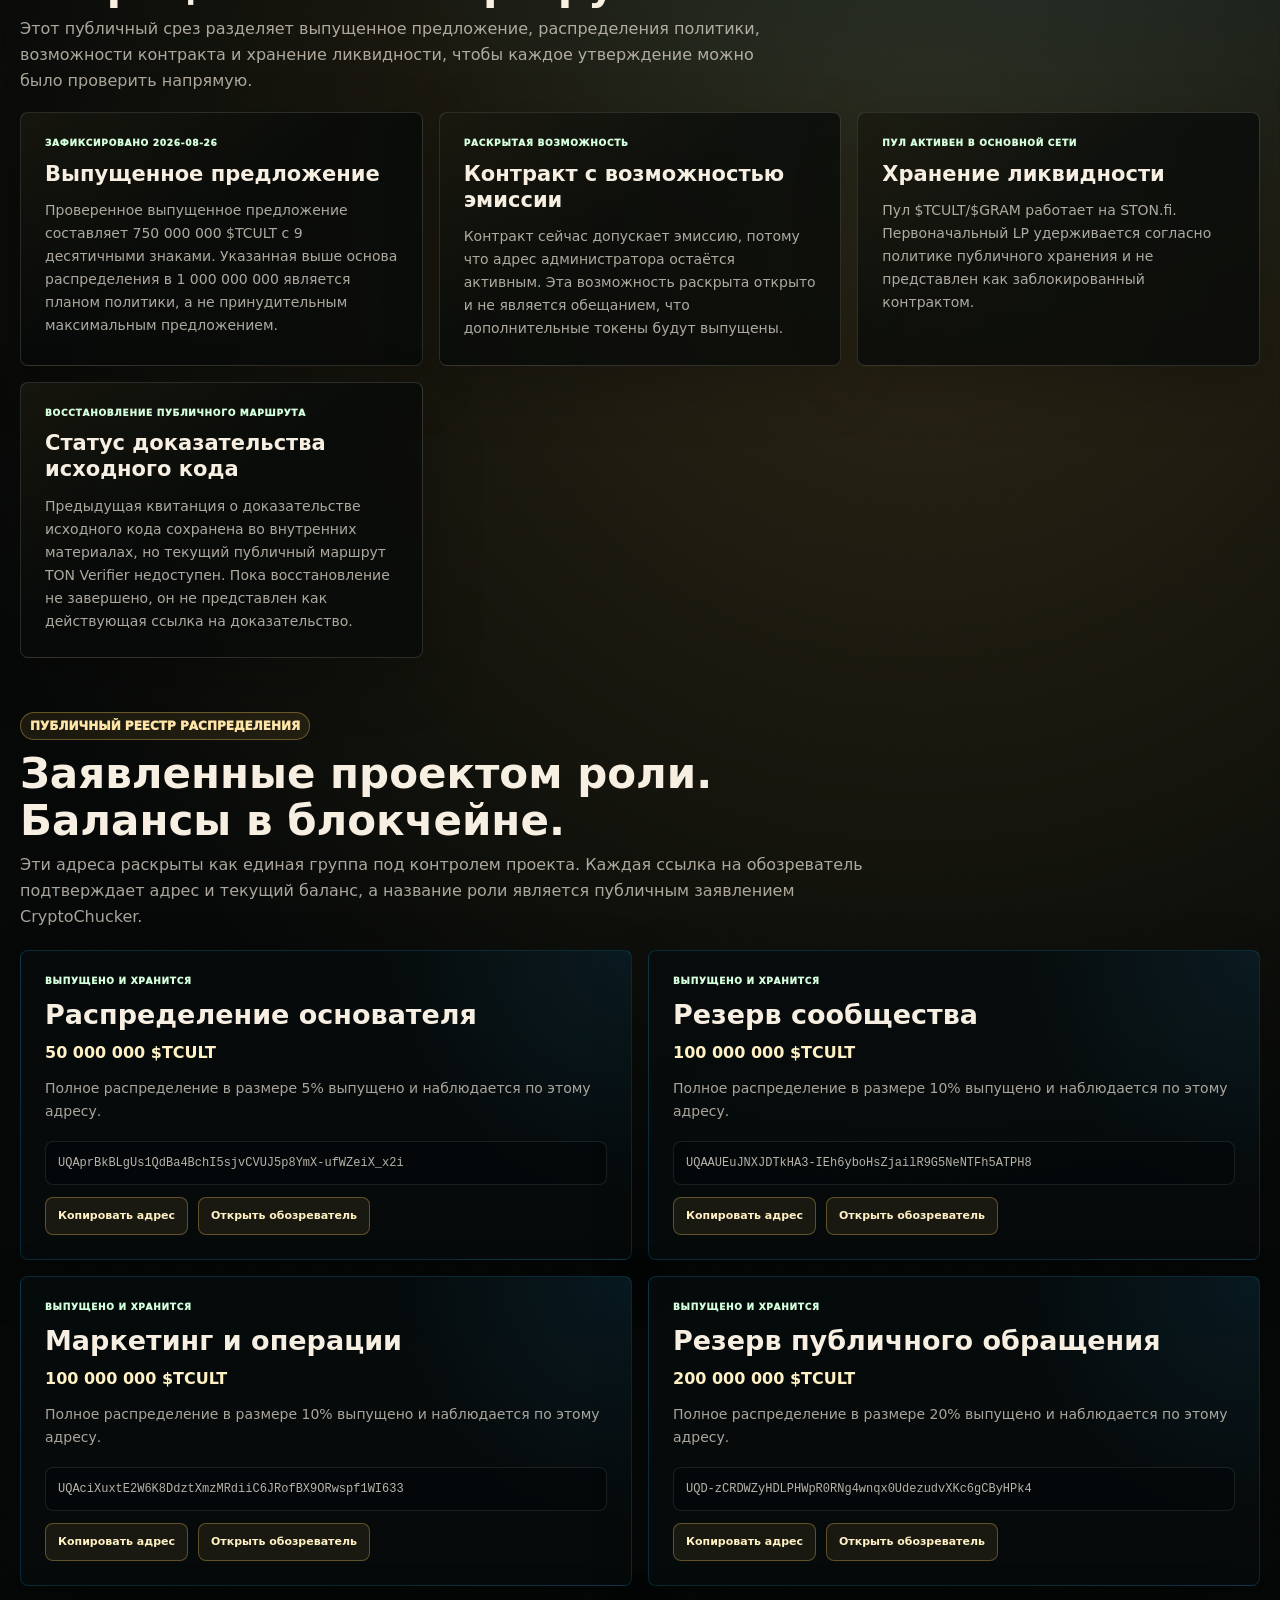
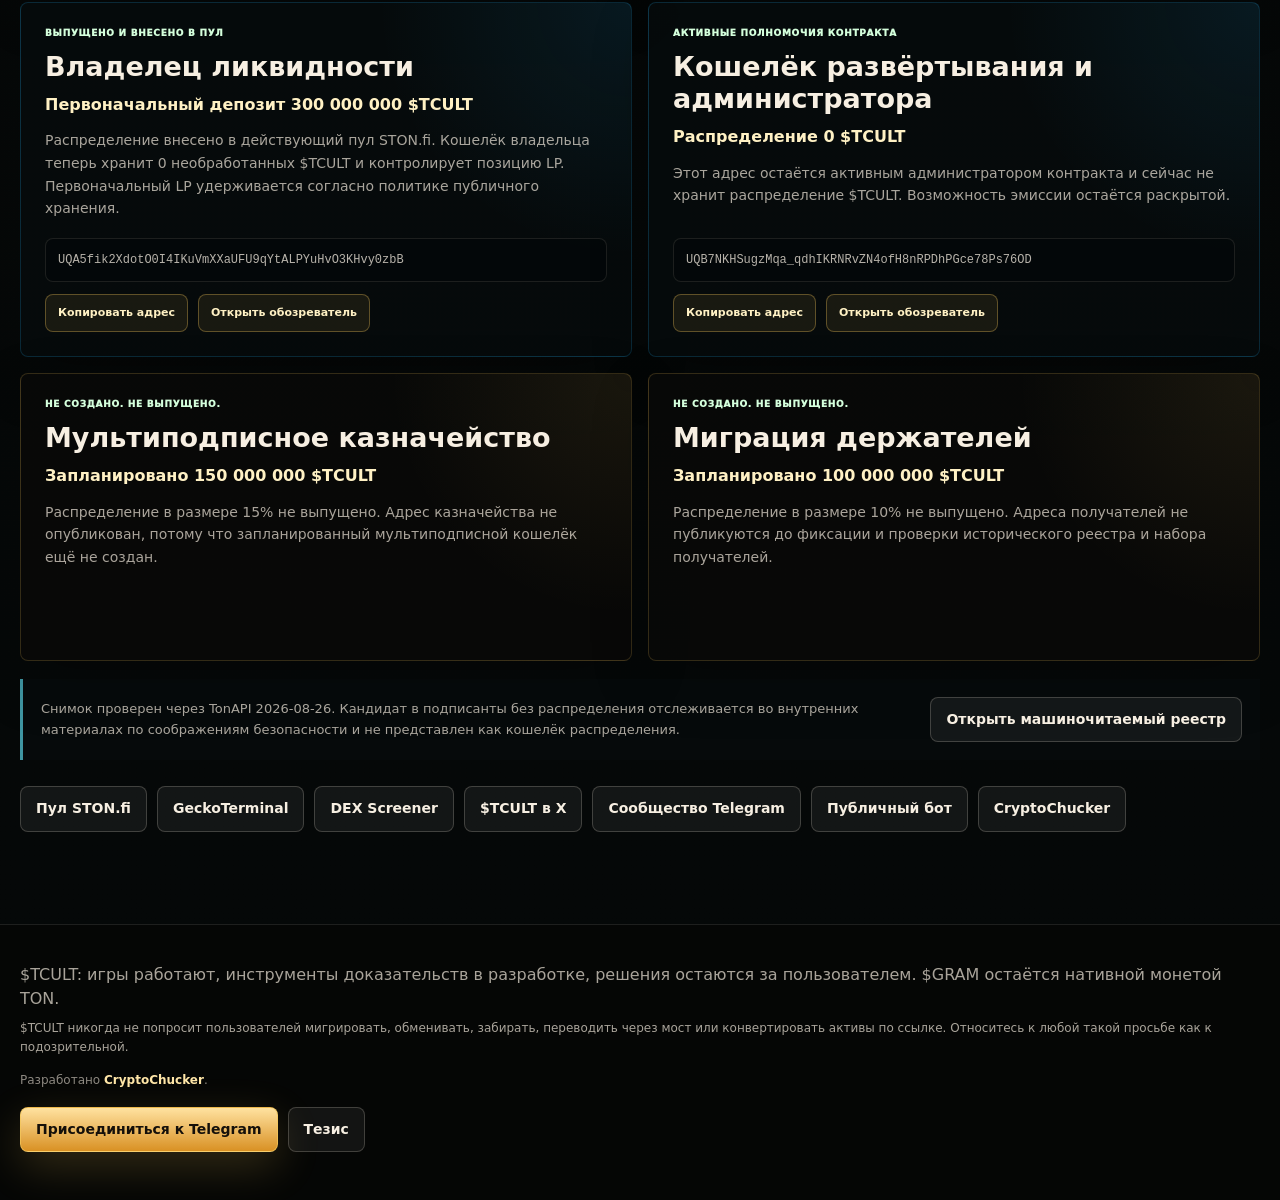
==== commit c57c3241: "feat: publish TCULT wallet transparency register" ====
--- a/ru/index.html
+++ b/ru/index.html
@@ -31,7 +31,7 @@
   <meta name="twitter:image:alt" content="$TCULT Портал с плюшевым Советом, архитектурой сигналов TON, играми, лором, артефактами и утилитами, нативными для Telegram." data-i18n-attr="content:meta.twitterImageAlt">
   <link rel="icon" type="image/png" sizes="64x64" href="../assets/optimized/favicon-64.png">
   <link rel="apple-touch-icon" href="../assets/optimized/favicon-256.png">
-  <link rel="stylesheet" href="../styles.css?v=20260816-1">
+  <link rel="stylesheet" href="../styles.css?v=20260826-1">
 </head>
 <body>
   <a class="skip-link" href="#main" data-i18n="nav.skipLink">Перейти к содержимому</a>
@@ -836,7 +836,7 @@
 
         <div class="token-confidence-grid">
           <article class="token-confidence-card">
-            <span class="token-proof-state verified" data-i18n="token.card7.state">Зафиксировано 2026-08-03</span>
+            <span class="token-proof-state verified" data-i18n="token.card7.state">Зафиксировано 2026-08-26</span>
             <h3 data-i18n="token.card7.title">Выпущенное предложение</h3>
             <p data-i18n="token.card7.text">Проверенное выпущенное предложение составляет 750 000 000 $TCULT с 9 десятичными знаками. Указанная выше основа распределения в 1 000 000 000 является планом политики, а не принудительным максимальным предложением.</p>
           </article>
@@ -851,14 +851,112 @@
             <p data-i18n="token.card9.text">Пул $TCULT/$GRAM работает на STON.fi. Первоначальный LP удерживается согласно политике публичного хранения и не представлен как заблокированный контрактом.</p>
           </article>
           <article class="token-confidence-card">
-            <span class="token-proof-state verified" data-i18n="token.card10.state">Независимое доказательство исходного кода</span>
-            <h3 data-i18n="token.card10.title">Проверенный исходный код</h3>
-            <p data-i18n="token.card10.text">TON Contract Verifier воспроизводит развёрнутый байткод из опубликованного исходного кода Tolk 1.4. Ссылки на контракт, пул и рынок ниже являются официальными маршрутами проверки.</p>
-          </article>
+            <span class="token-proof-state" data-i18n="token.card10.state">Восстановление публичного маршрута</span>
+            <h3 data-i18n="token.card10.title">Статус доказательства исходного кода</h3>
+            <p data-i18n="token.card10.text">Предыдущая квитанция о доказательстве исходного кода сохранена во внутренних материалах, но текущий публичный маршрут TON Verifier недоступен. Пока восстановление не завершено, он не представлен как действующая ссылка на доказательство.</p>
+          </article>
+        </div>
+
+        <div class="token-confidence-head wallet-register-head">
+          <span class="eyebrow" data-i18n="token.wallet.eyebrow">Публичный реестр распределения</span>
+          <h3 data-i18n="token.wallet.heading">Заявленные проектом роли. Балансы в блокчейне.</h3>
+          <p data-i18n="token.wallet.lead">Эти адреса раскрыты как единая группа под контролем проекта. Каждая ссылка на обозреватель подтверждает адрес и текущий баланс, а название роли является публичным заявлением CryptoChucker.</p>
+        </div>
+
+        <div class="wallet-allocation-grid">
+          <article class="wallet-allocation-card">
+            <span class="token-proof-state verified" data-i18n="token.wallet.state.issuedHeld">Выпущено и хранится</span>
+            <h4 data-i18n="token.wallet.founder.title">Распределение основателя</h4>
+            <strong data-i18n="token.wallet.founder.amount">50 000 000 $TCULT</strong>
+            <p data-i18n="token.wallet.founder.text">Полное распределение в размере 5% выпущено и наблюдается по этому адресу.</p>
+            <code>UQAprBkBLgUs1QdBa4BchI5sjvCVUJ5p8YmX-ufWZeiX_x2i</code>
+            <div class="wallet-card-actions">
+              <button type="button" data-copy-value="UQAprBkBLgUs1QdBa4BchI5sjvCVUJ5p8YmX-ufWZeiX_x2i" aria-label="Копировать адрес распределения основателя" data-i18n-attr="aria-label:token.wallet.founder.copyAria,data-copy-success:token.wallet.copySuccess,data-copy-fallback:token.wallet.copyFallback,data-copy-copied-aria:token.wallet.copiedAria" data-copy-success="Адрес скопирован" data-copy-fallback="Выбрать адрес" data-copy-copied-aria="Адрес кошелька скопирован"><span data-copy-label aria-live="polite" data-i18n="token.wallet.copy">Копировать адрес</span></button>
+              <a href="https://tonviewer.com/UQAprBkBLgUs1QdBa4BchI5sjvCVUJ5p8YmX-ufWZeiX_x2i" target="_blank" rel="noopener" data-i18n="token.wallet.explorer">Открыть обозреватель</a>
+            </div>
+          </article>
+
+          <article class="wallet-allocation-card">
+            <span class="token-proof-state verified" data-i18n="token.wallet.state.issuedHeld">Выпущено и хранится</span>
+            <h4 data-i18n="token.wallet.community.title">Резерв сообщества</h4>
+            <strong data-i18n="token.wallet.community.amount">100 000 000 $TCULT</strong>
+            <p data-i18n="token.wallet.community.text">Полное распределение в размере 10% выпущено и наблюдается по этому адресу.</p>
+            <code>UQAAUEuJNXJDTkHA3-IEh6yboHsZjailR9G5NeNTFh5ATPH8</code>
+            <div class="wallet-card-actions">
+              <button type="button" data-copy-value="UQAAUEuJNXJDTkHA3-IEh6yboHsZjailR9G5NeNTFh5ATPH8" aria-label="Копировать адрес резерва сообщества" data-i18n-attr="aria-label:token.wallet.community.copyAria,data-copy-success:token.wallet.copySuccess,data-copy-fallback:token.wallet.copyFallback,data-copy-copied-aria:token.wallet.copiedAria" data-copy-success="Адрес скопирован" data-copy-fallback="Выбрать адрес" data-copy-copied-aria="Адрес кошелька скопирован"><span data-copy-label aria-live="polite" data-i18n="token.wallet.copy">Копировать адрес</span></button>
+              <a href="https://tonviewer.com/UQAAUEuJNXJDTkHA3-IEh6yboHsZjailR9G5NeNTFh5ATPH8" target="_blank" rel="noopener" data-i18n="token.wallet.explorer">Открыть обозреватель</a>
+            </div>
+          </article>
+
+          <article class="wallet-allocation-card">
+            <span class="token-proof-state verified" data-i18n="token.wallet.state.issuedHeld">Выпущено и хранится</span>
+            <h4 data-i18n="token.wallet.marketing.title">Маркетинг и операции</h4>
+            <strong data-i18n="token.wallet.marketing.amount">100 000 000 $TCULT</strong>
+            <p data-i18n="token.wallet.marketing.text">Полное распределение в размере 10% выпущено и наблюдается по этому адресу.</p>
+            <code>UQAciXuxtE2W6K8DdztXmzMRdiiC6JRofBX9ORwspf1WI633</code>
+            <div class="wallet-card-actions">
+              <button type="button" data-copy-value="UQAciXuxtE2W6K8DdztXmzMRdiiC6JRofBX9ORwspf1WI633" aria-label="Копировать адрес маркетинга и операций" data-i18n-attr="aria-label:token.wallet.marketing.copyAria,data-copy-success:token.wallet.copySuccess,data-copy-fallback:token.wallet.copyFallback,data-copy-copied-aria:token.wallet.copiedAria" data-copy-success="Адрес скопирован" data-copy-fallback="Выбрать адрес" data-copy-copied-aria="Адрес кошелька скопирован"><span data-copy-label aria-live="polite" data-i18n="token.wallet.copy">Копировать адрес</span></button>
+              <a href="https://tonviewer.com/UQAciXuxtE2W6K8DdztXmzMRdiiC6JRofBX9ORwspf1WI633" target="_blank" rel="noopener" data-i18n="token.wallet.explorer">Открыть обозреватель</a>
+            </div>
+          </article>
+
+          <article class="wallet-allocation-card">
+            <span class="token-proof-state verified" data-i18n="token.wallet.state.issuedHeld">Выпущено и хранится</span>
+            <h4 data-i18n="token.wallet.float.title">Резерв публичного обращения</h4>
+            <strong data-i18n="token.wallet.float.amount">200 000 000 $TCULT</strong>
+            <p data-i18n="token.wallet.float.text">Полное распределение в размере 20% выпущено и наблюдается по этому адресу.</p>
+            <code>UQD-zCRDWZyHDLPHWpR0RNg4wnqx0UdezudvXKc6gCByHPk4</code>
+            <div class="wallet-card-actions">
+              <button type="button" data-copy-value="UQD-zCRDWZyHDLPHWpR0RNg4wnqx0UdezudvXKc6gCByHPk4" aria-label="Копировать адрес резерва публичного обращения" data-i18n-attr="aria-label:token.wallet.float.copyAria,data-copy-success:token.wallet.copySuccess,data-copy-fallback:token.wallet.copyFallback,data-copy-copied-aria:token.wallet.copiedAria" data-copy-success="Адрес скопирован" data-copy-fallback="Выбрать адрес" data-copy-copied-aria="Адрес кошелька скопирован"><span data-copy-label aria-live="polite" data-i18n="token.wallet.copy">Копировать адрес</span></button>
+              <a href="https://tonviewer.com/UQD-zCRDWZyHDLPHWpR0RNg4wnqx0UdezudvXKc6gCByHPk4" target="_blank" rel="noopener" data-i18n="token.wallet.explorer">Открыть обозреватель</a>
+            </div>
+          </article>
+
+          <article class="wallet-allocation-card">
+            <span class="token-proof-state verified" data-i18n="token.wallet.state.deposited">Выпущено и внесено в пул</span>
+            <h4 data-i18n="token.wallet.liquidity.title">Владелец ликвидности</h4>
+            <strong data-i18n="token.wallet.liquidity.amount">Первоначальный депозит 300 000 000 $TCULT</strong>
+            <p data-i18n="token.wallet.liquidity.text">Распределение внесено в действующий пул STON.fi. Кошелёк владельца теперь хранит 0 необработанных $TCULT и контролирует позицию LP. Первоначальный LP удерживается согласно политике публичного хранения.</p>
+            <code>UQA5fik2XdotO0I4IKuVmXXaUFU9qYtALPYuHvO3KHvy0zbB</code>
+            <div class="wallet-card-actions">
+              <button type="button" data-copy-value="UQA5fik2XdotO0I4IKuVmXXaUFU9qYtALPYuHvO3KHvy0zbB" aria-label="Копировать адрес владельца ликвидности" data-i18n-attr="aria-label:token.wallet.liquidity.copyAria,data-copy-success:token.wallet.copySuccess,data-copy-fallback:token.wallet.copyFallback,data-copy-copied-aria:token.wallet.copiedAria" data-copy-success="Адрес скопирован" data-copy-fallback="Выбрать адрес" data-copy-copied-aria="Адрес кошелька скопирован"><span data-copy-label aria-live="polite" data-i18n="token.wallet.copy">Копировать адрес</span></button>
+              <a href="https://tonviewer.com/UQA5fik2XdotO0I4IKuVmXXaUFU9qYtALPYuHvO3KHvy0zbB" target="_blank" rel="noopener" data-i18n="token.wallet.explorer">Открыть обозреватель</a>
+            </div>
+          </article>
+
+          <article class="wallet-allocation-card">
+            <span class="token-proof-state" data-i18n="token.wallet.state.adminActive">Активные полномочия контракта</span>
+            <h4 data-i18n="token.wallet.admin.title">Кошелёк развёртывания и администратора</h4>
+            <strong data-i18n="token.wallet.admin.amount">Распределение 0 $TCULT</strong>
+            <p data-i18n="token.wallet.admin.text">Этот адрес остаётся активным администратором контракта и сейчас не хранит распределение $TCULT. Возможность эмиссии остаётся раскрытой.</p>
+            <code>UQB7NKHSugzMqa_qdhIKRNRvZN4ofH8nRPDhPGce78Ps76OD</code>
+            <div class="wallet-card-actions">
+              <button type="button" data-copy-value="UQB7NKHSugzMqa_qdhIKRNRvZN4ofH8nRPDhPGce78Ps76OD" aria-label="Копировать адрес кошелька развёртывания и администратора" data-i18n-attr="aria-label:token.wallet.admin.copyAria,data-copy-success:token.wallet.copySuccess,data-copy-fallback:token.wallet.copyFallback,data-copy-copied-aria:token.wallet.copiedAria" data-copy-success="Адрес скопирован" data-copy-fallback="Выбрать адрес" data-copy-copied-aria="Адрес кошелька скопирован"><span data-copy-label aria-live="polite" data-i18n="token.wallet.copy">Копировать адрес</span></button>
+              <a href="https://tonviewer.com/UQB7NKHSugzMqa_qdhIKRNRvZN4ofH8nRPDhPGce78Ps76OD" target="_blank" rel="noopener" data-i18n="token.wallet.explorer">Открыть обозреватель</a>
+            </div>
+          </article>
+
+          <article class="wallet-allocation-card wallet-allocation-card-pending">
+            <span class="token-proof-state" data-i18n="token.wallet.state.notIssued">Не создано. Не выпущено.</span>
+            <h4 data-i18n="token.wallet.treasury.title">Мультиподписное казначейство</h4>
+            <strong data-i18n="token.wallet.treasury.amount">Запланировано 150 000 000 $TCULT</strong>
+            <p data-i18n="token.wallet.treasury.text">Распределение в размере 15% не выпущено. Адрес казначейства не опубликован, потому что запланированный мультиподписной кошелёк ещё не создан.</p>
+          </article>
+
+          <article class="wallet-allocation-card wallet-allocation-card-pending">
+            <span class="token-proof-state" data-i18n="token.wallet.state.notIssued">Не создано. Не выпущено.</span>
+            <h4 data-i18n="token.wallet.migration.title">Миграция держателей</h4>
+            <strong data-i18n="token.wallet.migration.amount">Запланировано 100 000 000 $TCULT</strong>
+            <p data-i18n="token.wallet.migration.text">Распределение в размере 10% не выпущено. Адреса получателей не публикуются до фиксации и проверки исторического реестра и набора получателей.</p>
+          </article>
+        </div>
+
+        <div class="wallet-register-footer">
+          <p data-i18n="token.wallet.footer">Снимок проверен через TonAPI 2026-08-26. Кандидат в подписанты без распределения отслеживается во внутренних материалах по соображениям безопасности и не представлен как кошелёк распределения.</p>
+          <a class="btn" href="../public-wallet-allocations.json" target="_blank" rel="noopener" data-i18n="token.wallet.machineRecord">Открыть машиночитаемый реестр</a>
         </div>
 
         <div class="actions" aria-label="Официальные ссылки $TCULT для проверки и сообщества" data-i18n-attr="aria-label:token.links.ariaLabel">
-          <a class="btn ton" href="https://verifier.ton.org/EQBbuFW3-zTqkL3ZMuVPVqGWOMHqh8e-uEfPDISDNpNouhBY" target="_blank" rel="noopener" data-i18n="token.links.tonVerifier">TON Verifier</a>
           <a class="btn" href="https://app.ston.fi/pools/EQCXlhueJOsSjauajRJAc1VcgxnYU4G5Z8AmBxZcG56IVB7P" target="_blank" rel="noopener" data-i18n="token.links.stonfiPool">Пул STON.fi</a>
           <a class="btn" href="https://www.geckoterminal.com/ton/pools/EQCXlhueJOsSjauajRJAc1VcgxnYU4G5Z8AmBxZcG56IVB7P" target="_blank" rel="noopener" data-i18n="token.links.geckoTerminal">GeckoTerminal</a>
           <a class="btn" href="https://dexscreener.com/ton/eqcxlhuejossjauajrjac1vcgxnyu4g5z8ambxzcg56ivb7p" target="_blank" rel="noopener" data-i18n="token.links.dexScreener">DEX Screener</a>
@@ -979,34 +1077,38 @@
     })();
   </script>
   <script>
-    (function setupContractCopy() {
-      var copyButtons = document.querySelectorAll("[data-copy-ca]");
+    (function setupAddressCopy() {
+      var copyButtons = document.querySelectorAll("[data-copy-ca], [data-copy-value]");
       if (!copyButtons.length) return;
 
       copyButtons.forEach(function(copyButton) {
-        var contractAddress = copyButton.getAttribute("data-copy-ca");
+        var copyValue = copyButton.getAttribute("data-copy-value") || copyButton.getAttribute("data-copy-ca");
         var labelTarget = copyButton.querySelector("[data-copy-label]");
         if (!labelTarget) return;
 
         var idleLabel = labelTarget.textContent;
         var idleAriaLabel = copyButton.getAttribute("aria-label");
+        var isWalletAddress = copyButton.hasAttribute("data-copy-value");
+        var successLabel = copyButton.getAttribute("data-copy-success") || (isWalletAddress ? "Address copied" : "CA copied");
+        var fallbackLabel = copyButton.getAttribute("data-copy-fallback") || (isWalletAddress ? "Select address" : "Select CA");
+        var copiedAriaLabel = copyButton.getAttribute("data-copy-copied-aria") || (isWalletAddress ? "Wallet address copied" : "Contract address copied");
         var resetTimer;
 
         function showCopyResult(label, copied) {
           window.clearTimeout(resetTimer);
           labelTarget.textContent = label;
           copyButton.classList.toggle("is-copied", copied);
-          if (idleAriaLabel) copyButton.setAttribute("aria-label", copied ? "Contract address copied" : idleAriaLabel);
+          if (idleAriaLabel) copyButton.setAttribute("aria-label", copied ? copiedAriaLabel : idleAriaLabel);
           resetTimer = window.setTimeout(function() {
             labelTarget.textContent = idleLabel;
             copyButton.classList.remove("is-copied");
             if (idleAriaLabel) copyButton.setAttribute("aria-label", idleAriaLabel);
-          }, 1800);
+          }, 5000);
         }
 
         function fallbackCopy() {
           var field = document.createElement("textarea");
-          field.value = contractAddress;
+          field.value = copyValue;
           field.setAttribute("readonly", "");
           field.style.position = "fixed";
           field.style.opacity = "0";
@@ -1014,13 +1116,13 @@
           field.select();
           var copied = document.execCommand("copy");
           field.remove();
-          showCopyResult(copied ? "CA copied" : "Select CA", copied);
+          showCopyResult(copied ? successLabel : fallbackLabel, copied);
         }
 
         copyButton.addEventListener("click", function() {
           if (navigator.clipboard && window.isSecureContext) {
-            navigator.clipboard.writeText(contractAddress).then(function() {
-              showCopyResult("CA copied", true);
+            navigator.clipboard.writeText(copyValue).then(function() {
+              showCopyResult(successLabel, true);
             }).catch(fallbackCopy);
             return;
           }
--- a/styles.css
+++ b/styles.css
@@ -1178,6 +1178,130 @@
   color: #d9ffe0;
 }
 
+.wallet-register-head {
+  max-width: 860px;
+}
+
+.wallet-allocation-grid {
+  display: grid;
+  grid-template-columns: repeat(2, minmax(0, 1fr));
+  gap: 16px;
+  margin-top: 20px;
+}
+
+.wallet-allocation-card {
+  display: flex;
+  min-width: 0;
+  min-height: 288px;
+  flex-direction: column;
+  padding: 24px;
+  border: 1px solid rgba(34, 184, 255, 0.18);
+  border-radius: var(--radius);
+  background:
+    radial-gradient(circle at 100% 0, rgba(34, 184, 255, 0.09), transparent 36%),
+    rgba(7, 12, 13, 0.82);
+  box-shadow: 0 20px 60px rgba(0, 0, 0, 0.2);
+}
+
+.wallet-allocation-card-pending {
+  border-color: rgba(246, 200, 90, 0.18);
+  background:
+    radial-gradient(circle at 100% 0, rgba(246, 200, 90, 0.08), transparent 36%),
+    rgba(10, 10, 8, 0.78);
+}
+
+.wallet-allocation-card h4 {
+  margin: 0;
+  font-size: clamp(20px, 2.2vw, 27px);
+  line-height: 1.2;
+}
+
+.wallet-allocation-card > strong {
+  margin-top: 10px;
+  color: #fff1c4;
+  font-size: 16px;
+  font-variant-numeric: tabular-nums;
+}
+
+.wallet-allocation-card > p {
+  margin: 12px 0 18px;
+  color: rgba(247, 239, 226, 0.68);
+  font-size: 14px;
+  line-height: 1.62;
+}
+
+.wallet-allocation-card > code {
+  display: block;
+  margin-top: auto;
+  padding: 12px;
+  border: 1px solid rgba(247, 239, 226, 0.1);
+  border-radius: var(--radius);
+  background: rgba(4, 8, 9, 0.72);
+  color: rgba(247, 239, 226, 0.74);
+  font-family: "Courier New", monospace;
+  font-size: 12px;
+  overflow-wrap: anywhere;
+  word-break: break-all;
+}
+
+.wallet-card-actions {
+  display: flex;
+  flex-wrap: wrap;
+  gap: 10px;
+  margin-top: 12px;
+}
+
+.wallet-card-actions button,
+.wallet-card-actions a {
+  display: inline-flex;
+  min-height: 38px;
+  align-items: center;
+  justify-content: center;
+  padding: 8px 12px;
+  border: 1px solid rgba(246, 200, 90, 0.32);
+  border-radius: var(--radius);
+  background: rgba(246, 200, 90, 0.08);
+  color: #fff1c4;
+  font: inherit;
+  font-size: 11px;
+  font-weight: 900;
+  text-decoration: none;
+  cursor: pointer;
+}
+
+.wallet-card-actions button:hover,
+.wallet-card-actions button:focus-visible,
+.wallet-card-actions a:hover,
+.wallet-card-actions a:focus-visible {
+  border-color: rgba(246, 200, 90, 0.68);
+  background: rgba(246, 200, 90, 0.15);
+}
+
+.wallet-card-actions button.is-copied {
+  border-color: rgba(114, 216, 135, 0.62);
+  background: rgba(114, 216, 135, 0.12);
+  color: #d9ffe0;
+}
+
+.wallet-register-footer {
+  display: flex;
+  gap: 18px;
+  align-items: center;
+  justify-content: space-between;
+  margin-top: 18px;
+  padding: 18px;
+  border-left: 3px solid rgba(99, 236, 255, 0.62);
+  background: rgba(7, 12, 13, 0.62);
+}
+
+.wallet-register-footer p {
+  max-width: 820px;
+  margin: 0;
+  color: rgba(247, 239, 226, 0.68);
+  font-size: 13px;
+  line-height: 1.6;
+}
+
 .section-head {
   display: grid;
   grid-template-columns: minmax(0, 1.1fr) minmax(280px, 0.55fr);
@@ -2435,6 +2559,11 @@
     grid-template-columns: repeat(2, minmax(0, 1fr));
   }
 
+  .wallet-register-footer {
+    align-items: flex-start;
+    flex-direction: column;
+  }
+
   .community-roadmap-state-strip {
     grid-template-columns: repeat(2, minmax(0, 1fr));
   }
@@ -2606,6 +2735,10 @@
   }
 
   .token-confidence-grid {
+    grid-template-columns: 1fr;
+  }
+
+  .wallet-allocation-grid {
     grid-template-columns: 1fr;
   }
 
@@ -2684,7 +2817,9 @@
   .token-chart-card,
   .token-allocation-panel,
   .token-confidence-grid,
-  .token-ca-panel {
+  .token-ca-panel,
+  .wallet-allocation-grid,
+  .wallet-register-footer {
     max-width: 360px;
   }
 
